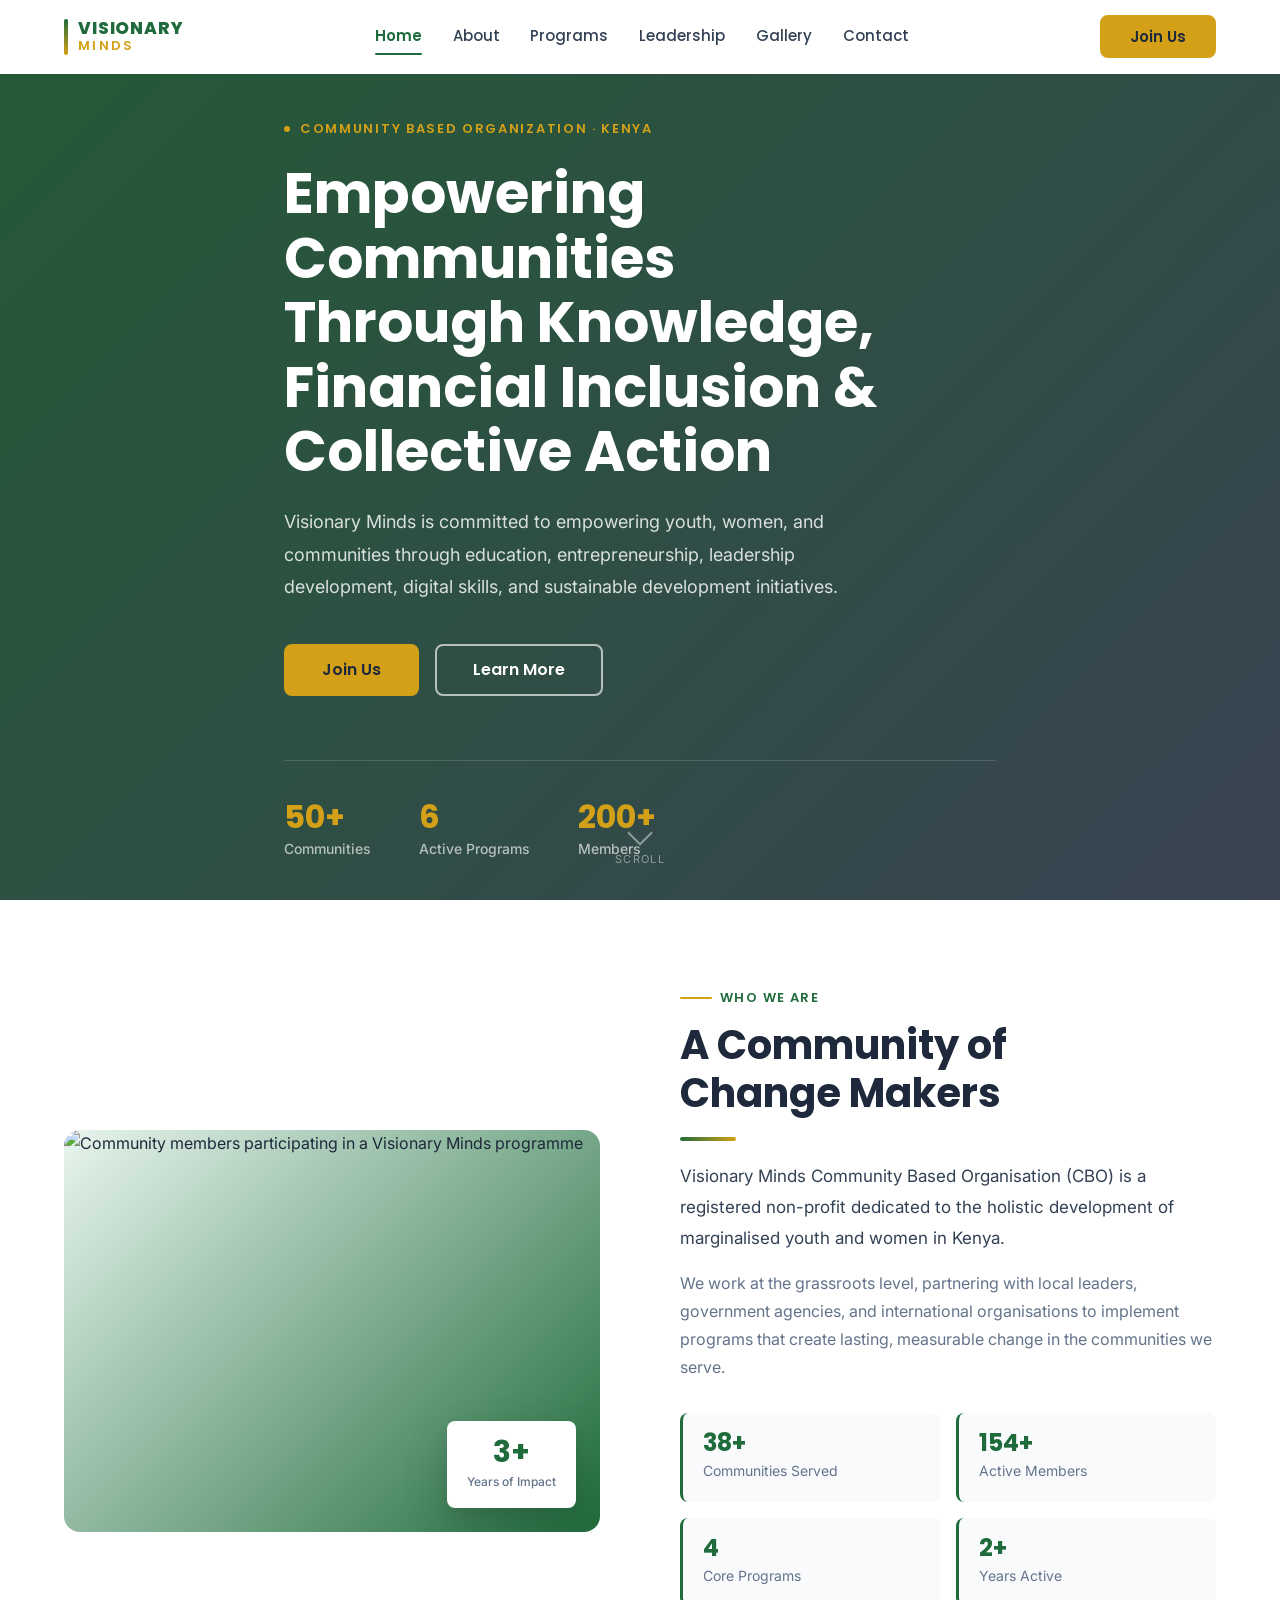
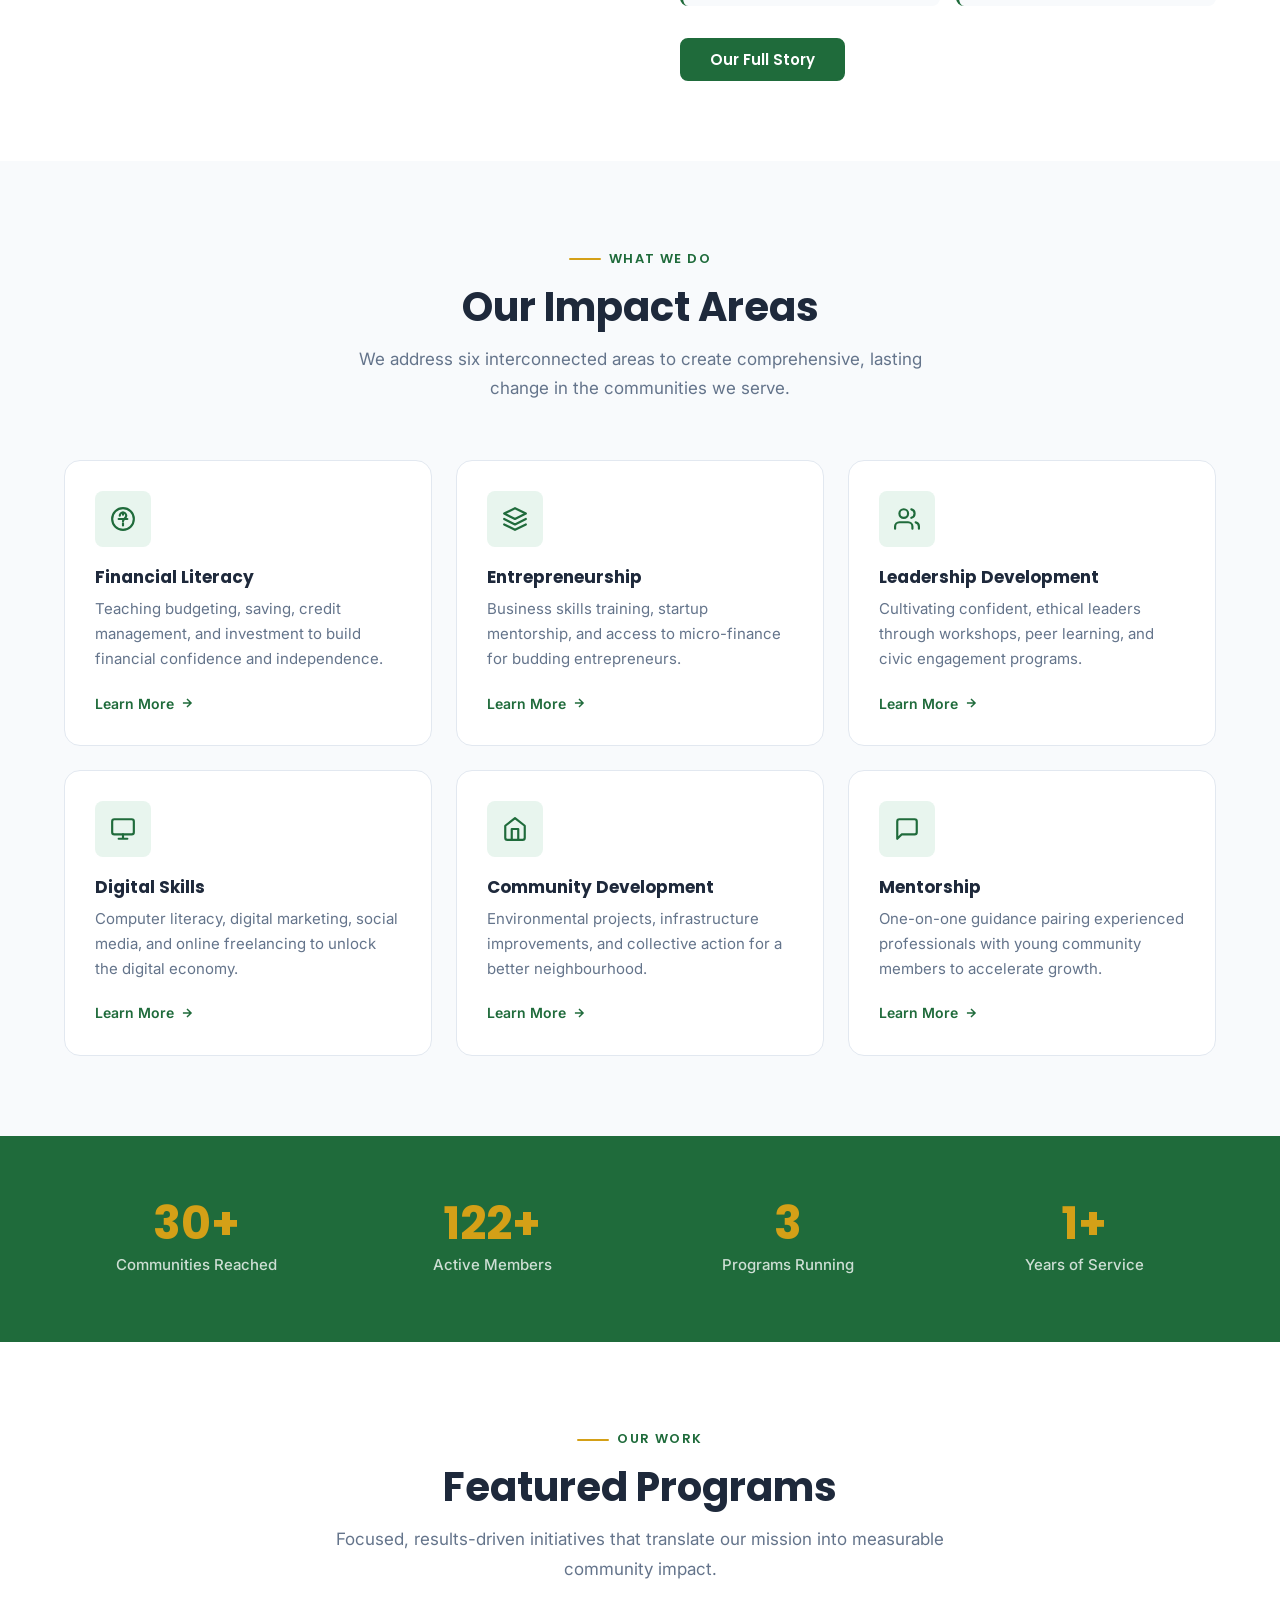
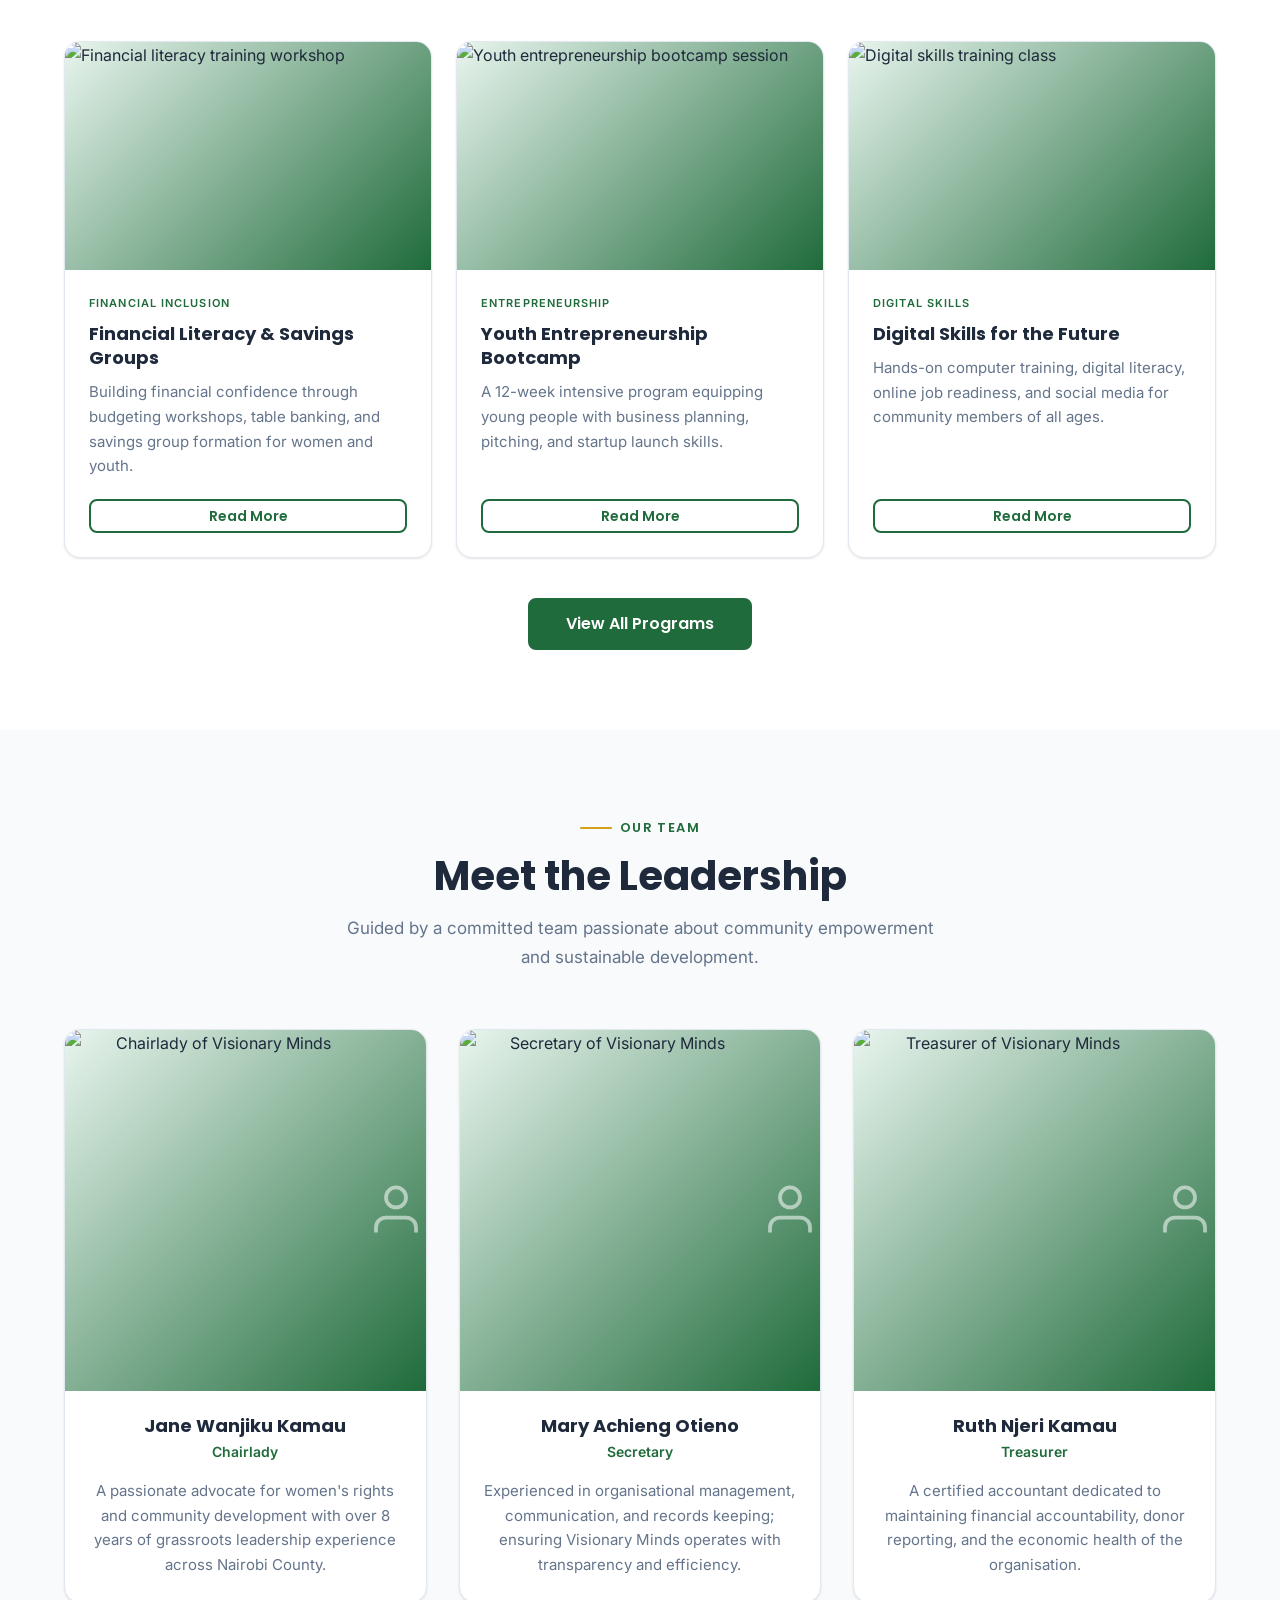
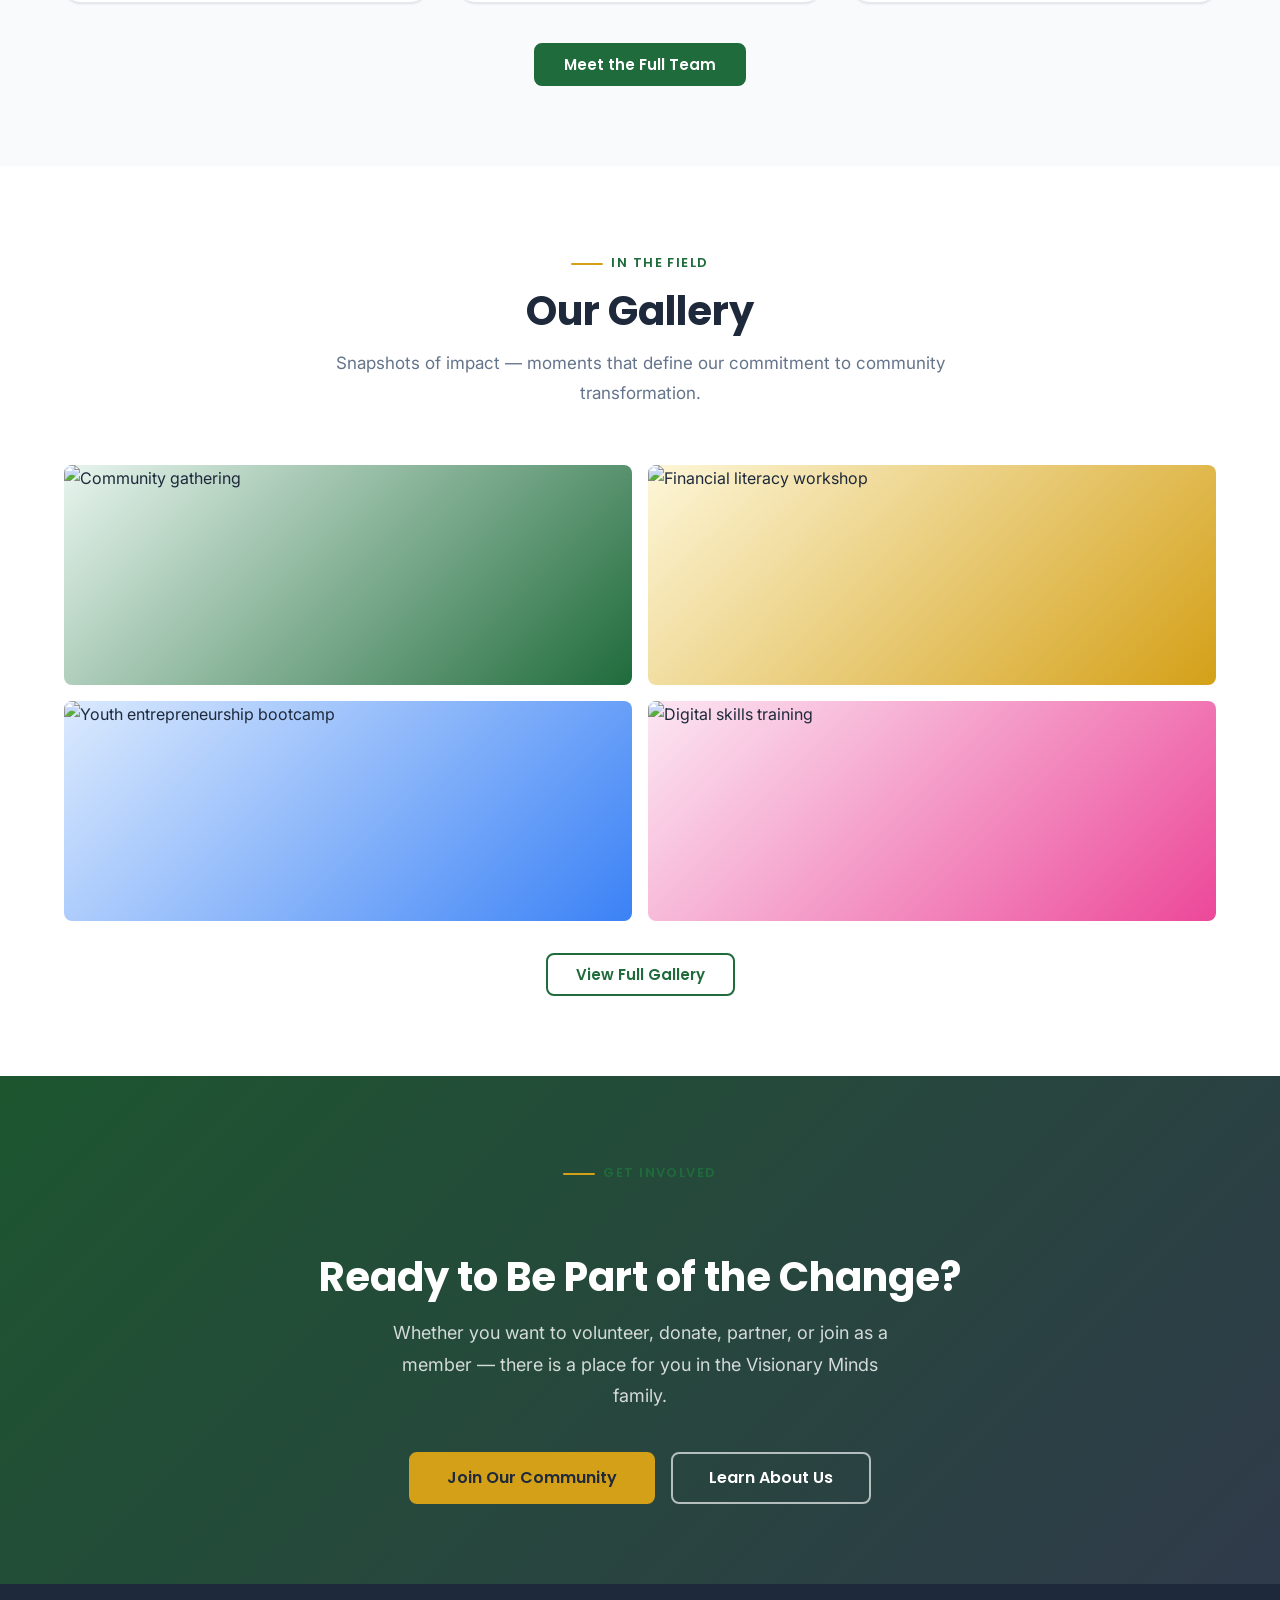
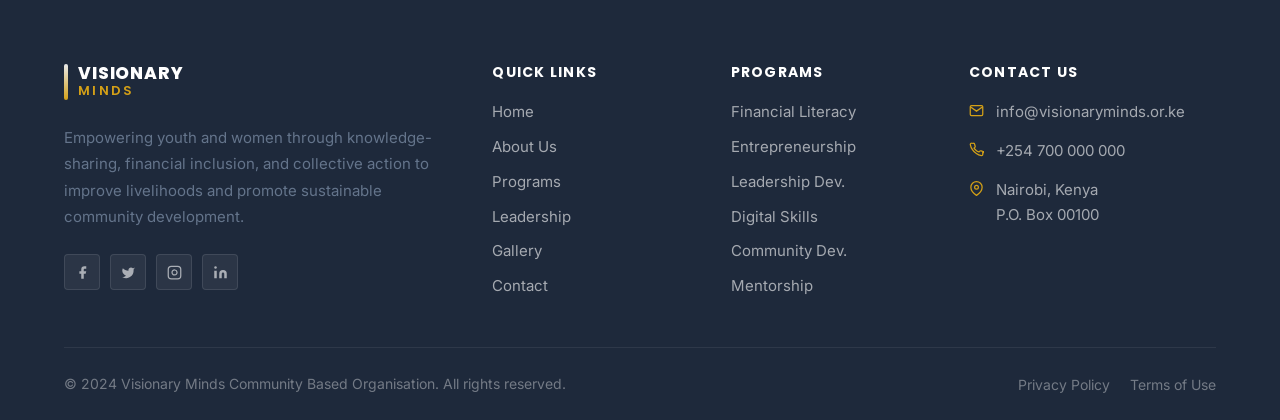
==== index.html @ 81f18fbf "Initial website commit" ====
<!DOCTYPE html>
<html lang="en">
<head>
  <meta charset="UTF-8" />
  <meta name="viewport" content="width=device-width, initial-scale=1.0" />
  <meta name="color-scheme" content="light" />

  <title>Visionary Minds CBO — Empowering Communities in Kenya</title>
  <meta name="description" content="Visionary Minds is a community-based organisation empowering youth and women through financial literacy, entrepreneurship, leadership, digital skills, and sustainable development." />

  <!-- Open Graph -->
  <meta property="og:title"       content="Visionary Minds CBO" />
  <meta property="og:description" content="Empowering youth and women through knowledge-sharing, financial inclusion, and collective action." />
  <meta property="og:type"        content="website" />
  <meta property="og:image"       content="images/photo-1.jpg" />

  <meta name="referrer" content="strict-origin-when-cross-origin" />

  <!-- Fonts -->
  <link rel="preconnect" href="https://fonts.googleapis.com" crossorigin />
  <link rel="preconnect" href="https://fonts.gstatic.com" crossorigin />
  <link href="https://fonts.googleapis.com/css2?family=Inter:wght@400;500;600&family=Poppins:wght@500;600;700;800&display=swap" rel="stylesheet" />

  <!-- Styles -->
  <link rel="stylesheet" href="css/style.css" />
  <link rel="stylesheet" href="css/responsive.css" />
</head>
<body>

<!-- ══ HEADER ════════════════════════════════════════════════ -->
<header class="site-header" id="site-header">
  <nav class="nav-inner container" aria-label="Main navigation">

    <a href="index.html" class="nav-logo" aria-label="Visionary Minds — Home">
      <span class="site-logo">
        <span class="site-logo__bar"></span>
        <span class="site-logo__words">
          <span class="site-logo__top">Visionary</span>
          <span class="site-logo__btm">Minds</span>
        </span>
      </span>
    </a>

    <ul class="nav-menu" id="nav-menu" role="list">
      <li><a href="index.html"      class="nav-link">Home</a></li>
      <li><a href="about.html"      class="nav-link">About</a></li>
      <li><a href="programs.html"   class="nav-link">Programs</a></li>
      <li><a href="leadership.html" class="nav-link">Leadership</a></li>
      <li><a href="gallery.html"    class="nav-link">Gallery</a></li>
      <li><a href="contact.html"    class="nav-link">Contact</a></li>
    </ul>

    <a href="contact.html" class="btn btn-gold nav-cta">Join Us</a>

    <button class="nav-toggle" id="nav-toggle" type="button"
            aria-label="Toggle navigation menu" aria-expanded="false" aria-controls="nav-menu">
      <span class="bar"></span>
      <span class="bar"></span>
      <span class="bar"></span>
    </button>
  </nav>
</header>
<!-- /header -->


<main>

<!-- ══ HERO ══════════════════════════════════════════════════ -->
<section class="hero" aria-label="Hero banner">
  <div class="container hero-content">
    <p class="hero-eyebrow" aria-hidden="true">
      <span class="hero-dot"></span>
      Community Based Organization · Kenya
    </p>

    <h1 class="hero-title">
      Empowering Communities<br>
      Through Knowledge,<br>
      Financial Inclusion &amp;<br>
      Collective Action
    </h1>

    <p class="hero-desc">
      Visionary Minds is committed to empowering youth, women, and communities through
      education, entrepreneurship, leadership development, digital skills, and sustainable
      development initiatives.
    </p>

    <div class="hero-actions">
      <a href="contact.html" class="btn btn-gold btn-lg">Join Us</a>
      <a href="about.html"   class="btn btn-outline-white btn-lg">Learn More</a>
    </div>

    <!-- Quick stats -->
    <div class="hero-stats" aria-label="Quick statistics">
      <div class="hero-stat">
        <p class="hero-stat-num" data-count="50" data-suffix="+">50+</p>
        <p class="hero-stat-lbl">Communities</p>
      </div>
      <div class="hero-stat">
        <p class="hero-stat-num" data-count="6"  data-suffix="">6</p>
        <p class="hero-stat-lbl">Active Programs</p>
      </div>
      <div class="hero-stat">
        <p class="hero-stat-num" data-count="200" data-suffix="+">200+</p>
        <p class="hero-stat-lbl">Members</p>
      </div>
    </div>
  </div>

  <!-- Scroll hint -->
  <div class="hero-scroll" aria-hidden="true">
    <span class="hero-scroll-chevron"></span>
    Scroll
  </div>
</section>
<!-- /hero -->


<!-- ══ ABOUT SNAPSHOT ════════════════════════════════════════ -->
<section class="section" id="about-preview" aria-labelledby="about-title">
  <div class="container">
    <div class="about-split">

      <!-- Image -->
      <div class="about-split-img" data-fade="left">
        <img src="images/photo-2.jpg" alt="Community members participating in a Visionary Minds programme"
             loading="lazy" decoding="async" width="560" height="420" />
        <div class="img-badge">
          <p class="img-badge-num">3+</p>
          <p class="img-badge-txt">Years of Impact</p>
        </div>
      </div>

      <!-- Text -->
      <div data-fade="right">
        <p class="section-eyebrow">Who We Are</p>
        <h2 class="section-title" id="about-title">
          A Community of<br>Change Makers
        </h2>
        <div class="divider"></div>
        <p class="lead" style="margin-bottom:1rem;">
          Visionary Minds Community Based Organisation (CBO) is a registered non-profit
          dedicated to the holistic development of marginalised youth and women in Kenya.
        </p>
        <p style="margin-bottom:1.75rem;">
          We work at the grassroots level, partnering with local leaders, government agencies,
          and international organisations to implement programs that create lasting, measurable
          change in the communities we serve.
        </p>

        <!-- Mini stats -->
        <div class="about-stats">
          <div class="about-stat">
            <p class="about-stat-num" data-count="50" data-suffix="+">50+</p>
            <p class="about-stat-lbl">Communities Served</p>
          </div>
          <div class="about-stat">
            <p class="about-stat-num" data-count="200" data-suffix="+">200+</p>
            <p class="about-stat-lbl">Active Members</p>
          </div>
          <div class="about-stat">
            <p class="about-stat-num" data-count="6" data-suffix="">6</p>
            <p class="about-stat-lbl">Core Programs</p>
          </div>
          <div class="about-stat">
            <p class="about-stat-num" data-count="3" data-suffix="+">3+</p>
            <p class="about-stat-lbl">Years Active</p>
          </div>
        </div>

        <div style="margin-top:2rem;">
          <a href="about.html" class="btn btn-primary">Our Full Story</a>
        </div>
      </div>

    </div>
  </div>
</section>
<!-- /about snapshot -->


<!-- ══ IMPACT AREAS ══════════════════════════════════════════ -->
<section class="section section--gray" id="impact" aria-labelledby="impact-title">
  <div class="container">

    <div class="section-hd section-hd--center" data-fade>
      <p class="section-eyebrow">What We Do</p>
      <h2 class="section-title" id="impact-title">Our Impact Areas</h2>
      <p class="section-desc">We address six interconnected areas to create comprehensive, lasting change in the communities we serve.</p>
    </div>

    <div class="impact-grid">

      <!-- Financial Literacy -->
      <article class="impact-card" data-fade data-delay="1">
        <div class="impact-icon" aria-hidden="true">
          <svg viewBox="0 0 24 24" fill="none" stroke="currentColor" stroke-width="2" stroke-linecap="round" stroke-linejoin="round">
            <circle cx="12" cy="12" r="10"/><path d="M12 6v2m0 8v2m-4-6h8"/><path d="M9 9a3 3 0 0 1 6 0c0 2-3 3-3 5"/>
          </svg>
        </div>
        <h3 class="impact-card-title">Financial Literacy</h3>
        <p class="impact-card-desc">Teaching budgeting, saving, credit management, and investment to build financial confidence and independence.</p>
        <a href="programs.html#financial" class="impact-link">
          Learn More
          <svg viewBox="0 0 24 24" fill="none" stroke="currentColor" stroke-width="2.5"><path d="M5 12h14M12 5l7 7-7 7"/></svg>
        </a>
      </article>

      <!-- Entrepreneurship -->
      <article class="impact-card" data-fade data-delay="2">
        <div class="impact-icon" aria-hidden="true">
          <svg viewBox="0 0 24 24" fill="none" stroke="currentColor" stroke-width="2" stroke-linecap="round" stroke-linejoin="round">
            <path d="M12 2L2 7l10 5 10-5-10-5zM2 17l10 5 10-5M2 12l10 5 10-5"/>
          </svg>
        </div>
        <h3 class="impact-card-title">Entrepreneurship</h3>
        <p class="impact-card-desc">Business skills training, startup mentorship, and access to micro-finance for budding entrepreneurs.</p>
        <a href="programs.html#entrepreneurship" class="impact-link">
          Learn More
          <svg viewBox="0 0 24 24" fill="none" stroke="currentColor" stroke-width="2.5"><path d="M5 12h14M12 5l7 7-7 7"/></svg>
        </a>
      </article>

      <!-- Leadership Development -->
      <article class="impact-card" data-fade data-delay="3">
        <div class="impact-icon" aria-hidden="true">
          <svg viewBox="0 0 24 24" fill="none" stroke="currentColor" stroke-width="2" stroke-linecap="round" stroke-linejoin="round">
            <path d="M17 21v-2a4 4 0 0 0-4-4H5a4 4 0 0 0-4 4v2"/><circle cx="9" cy="7" r="4"/><path d="M23 21v-2a4 4 0 0 0-3-3.87M16 3.13a4 4 0 0 1 0 7.75"/>
          </svg>
        </div>
        <h3 class="impact-card-title">Leadership Development</h3>
        <p class="impact-card-desc">Cultivating confident, ethical leaders through workshops, peer learning, and civic engagement programs.</p>
        <a href="programs.html#leadership" class="impact-link">
          Learn More
          <svg viewBox="0 0 24 24" fill="none" stroke="currentColor" stroke-width="2.5"><path d="M5 12h14M12 5l7 7-7 7"/></svg>
        </a>
      </article>

      <!-- Digital Skills -->
      <article class="impact-card" data-fade data-delay="4">
        <div class="impact-icon" aria-hidden="true">
          <svg viewBox="0 0 24 24" fill="none" stroke="currentColor" stroke-width="2" stroke-linecap="round" stroke-linejoin="round">
            <rect x="2" y="3" width="20" height="14" rx="2"/><path d="M8 21h8M12 17v4"/>
          </svg>
        </div>
        <h3 class="impact-card-title">Digital Skills</h3>
        <p class="impact-card-desc">Computer literacy, digital marketing, social media, and online freelancing to unlock the digital economy.</p>
        <a href="programs.html#digital" class="impact-link">
          Learn More
          <svg viewBox="0 0 24 24" fill="none" stroke="currentColor" stroke-width="2.5"><path d="M5 12h14M12 5l7 7-7 7"/></svg>
        </a>
      </article>

      <!-- Community Development -->
      <article class="impact-card" data-fade data-delay="5">
        <div class="impact-icon" aria-hidden="true">
          <svg viewBox="0 0 24 24" fill="none" stroke="currentColor" stroke-width="2" stroke-linecap="round" stroke-linejoin="round">
            <path d="M3 9l9-7 9 7v11a2 2 0 0 1-2 2H5a2 2 0 0 1-2-2z"/><polyline points="9 22 9 12 15 12 15 22"/>
          </svg>
        </div>
        <h3 class="impact-card-title">Community Development</h3>
        <p class="impact-card-desc">Environmental projects, infrastructure improvements, and collective action for a better neighbourhood.</p>
        <a href="programs.html#community" class="impact-link">
          Learn More
          <svg viewBox="0 0 24 24" fill="none" stroke="currentColor" stroke-width="2.5"><path d="M5 12h14M12 5l7 7-7 7"/></svg>
        </a>
      </article>

      <!-- Mentorship -->
      <article class="impact-card" data-fade data-delay="6">
        <div class="impact-icon" aria-hidden="true">
          <svg viewBox="0 0 24 24" fill="none" stroke="currentColor" stroke-width="2" stroke-linecap="round" stroke-linejoin="round">
            <path d="M21 15a2 2 0 0 1-2 2H7l-4 4V5a2 2 0 0 1 2-2h14a2 2 0 0 1 2 2z"/>
          </svg>
        </div>
        <h3 class="impact-card-title">Mentorship</h3>
        <p class="impact-card-desc">One-on-one guidance pairing experienced professionals with young community members to accelerate growth.</p>
        <a href="programs.html#mentorship" class="impact-link">
          Learn More
          <svg viewBox="0 0 24 24" fill="none" stroke="currentColor" stroke-width="2.5"><path d="M5 12h14M12 5l7 7-7 7"/></svg>
        </a>
      </article>

    </div>
  </div>
</section>
<!-- /impact areas -->


<!-- ══ STATS BAND ════════════════════════════════════════════ -->
<div class="stats-band" aria-label="Organisation statistics">
  <div class="container">
    <div class="stats-band-grid">
      <div class="text-center" data-fade data-delay="1">
        <p class="stat-num" data-count="50" data-suffix="+">50+</p>
        <p class="stat-lbl">Communities Reached</p>
      </div>
      <div class="text-center" data-fade data-delay="2">
        <p class="stat-num" data-count="200" data-suffix="+">200+</p>
        <p class="stat-lbl">Active Members</p>
      </div>
      <div class="text-center" data-fade data-delay="3">
        <p class="stat-num" data-count="6" data-suffix="">6</p>
        <p class="stat-lbl">Programs Running</p>
      </div>
      <div class="text-center" data-fade data-delay="4">
        <p class="stat-num" data-count="3" data-suffix="+">3+</p>
        <p class="stat-lbl">Years of Service</p>
      </div>
    </div>
  </div>
</div>
<!-- /stats -->


<!-- ══ FEATURED PROGRAMS ════════════════════════════════════ -->
<section class="section" id="programs-preview" aria-labelledby="prog-title">
  <div class="container">

    <div class="section-hd section-hd--center" data-fade>
      <p class="section-eyebrow">Our Work</p>
      <h2 class="section-title" id="prog-title">Featured Programs</h2>
      <p class="section-desc">Focused, results-driven initiatives that translate our mission into measurable community impact.</p>
    </div>

    <div class="program-grid">

      <article class="prog-card" data-fade data-delay="1">
        <div class="prog-card-img">
          <img src="images/photo-2.jpg" alt="Financial literacy training workshop" loading="lazy" decoding="async" />
        </div>
        <div class="prog-card-body">
          <p class="prog-tag">Financial Inclusion</p>
          <h3 class="prog-card-title">Financial Literacy &amp; Savings Groups</h3>
          <p class="prog-card-desc">Building financial confidence through budgeting workshops, table banking, and savings group formation for women and youth.</p>
          <a href="programs.html#financial" class="btn btn-outline btn-sm">Read More</a>
        </div>
      </article>

      <article class="prog-card" data-fade data-delay="2">
        <div class="prog-card-img">
          <img src="images/photo-3.jpg" alt="Youth entrepreneurship bootcamp session" loading="lazy" decoding="async" />
        </div>
        <div class="prog-card-body">
          <p class="prog-tag">Entrepreneurship</p>
          <h3 class="prog-card-title">Youth Entrepreneurship Bootcamp</h3>
          <p class="prog-card-desc">A 12-week intensive program equipping young people with business planning, pitching, and startup launch skills.</p>
          <a href="programs.html#entrepreneurship" class="btn btn-outline btn-sm">Read More</a>
        </div>
      </article>

      <article class="prog-card" data-fade data-delay="3">
        <div class="prog-card-img">
          <img src="images/photo-4.jpg" alt="Digital skills training class" loading="lazy" decoding="async" />
        </div>
        <div class="prog-card-body">
          <p class="prog-tag">Digital Skills</p>
          <h3 class="prog-card-title">Digital Skills for the Future</h3>
          <p class="prog-card-desc">Hands-on computer training, digital literacy, online job readiness, and social media for community members of all ages.</p>
          <a href="programs.html#digital" class="btn btn-outline btn-sm">Read More</a>
        </div>
      </article>

    </div>

    <div style="text-align:center; margin-top:2.5rem;" data-fade>
      <a href="programs.html" class="btn btn-primary btn-lg">View All Programs</a>
    </div>
  </div>
</section>
<!-- /featured programs -->


<!-- ══ LEADERSHIP PREVIEW ════════════════════════════════════ -->
<section class="section section--gray" id="leadership-preview" aria-labelledby="lead-title">
  <div class="container">

    <div class="section-hd section-hd--center" data-fade>
      <p class="section-eyebrow">Our Team</p>
      <h2 class="section-title" id="lead-title">Meet the Leadership</h2>
      <p class="section-desc">Guided by a committed team passionate about community empowerment and sustainable development.</p>
    </div>

    <div class="leaders-grid">

      <article class="leader-card" data-fade data-delay="1">
        <div class="leader-img">
          <img src="images/chairlady.jpg" alt="Chairlady of Visionary Minds" loading="lazy" decoding="async" />
          <div class="leader-img-ph" aria-hidden="true">
            <svg viewBox="0 0 24 24" fill="none" stroke="currentColor" stroke-width="1.5"><path d="M20 21v-2a4 4 0 0 0-4-4H8a4 4 0 0 0-4 4v2"/><circle cx="12" cy="7" r="4"/></svg>
          </div>
        </div>
        <div class="leader-body">
          <h3 class="leader-name">Jane Wanjiku Kamau</h3>
          <p class="leader-role">Chairlady</p>
          <p class="leader-bio">A passionate advocate for women's rights and community development with over 8 years of grassroots leadership experience across Nairobi County.</p>
        </div>
      </article>

      <article class="leader-card" data-fade data-delay="2">
        <div class="leader-img">
          <img src="images/secretary.jpg" alt="Secretary of Visionary Minds" loading="lazy" decoding="async" />
          <div class="leader-img-ph" aria-hidden="true">
            <svg viewBox="0 0 24 24" fill="none" stroke="currentColor" stroke-width="1.5"><path d="M20 21v-2a4 4 0 0 0-4-4H8a4 4 0 0 0-4 4v2"/><circle cx="12" cy="7" r="4"/></svg>
          </div>
        </div>
        <div class="leader-body">
          <h3 class="leader-name">Mary Achieng Otieno</h3>
          <p class="leader-role">Secretary</p>
          <p class="leader-bio">Experienced in organisational management, communication, and records keeping; ensuring Visionary Minds operates with transparency and efficiency.</p>
        </div>
      </article>

      <article class="leader-card" data-fade data-delay="3">
        <div class="leader-img">
          <img src="images/treasurer.jpg" alt="Treasurer of Visionary Minds" loading="lazy" decoding="async" />
          <div class="leader-img-ph" aria-hidden="true">
            <svg viewBox="0 0 24 24" fill="none" stroke="currentColor" stroke-width="1.5"><path d="M20 21v-2a4 4 0 0 0-4-4H8a4 4 0 0 0-4 4v2"/><circle cx="12" cy="7" r="4"/></svg>
          </div>
        </div>
        <div class="leader-body">
          <h3 class="leader-name">Ruth Njeri Kamau</h3>
          <p class="leader-role">Treasurer</p>
          <p class="leader-bio">A certified accountant dedicated to maintaining financial accountability, donor reporting, and the economic health of the organisation.</p>
        </div>
      </article>

    </div>

    <div style="text-align:center; margin-top:2.5rem;" data-fade>
      <a href="leadership.html" class="btn btn-primary">Meet the Full Team</a>
    </div>
  </div>
</section>
<!-- /leadership preview -->


<!-- ══ GALLERY PREVIEW ═══════════════════════════════════════ -->
<section class="section" id="gallery-preview" aria-labelledby="gallery-title">
  <div class="container">

    <div class="section-hd section-hd--center" data-fade>
      <p class="section-eyebrow">In The Field</p>
      <h2 class="section-title" id="gallery-title">Our Gallery</h2>
      <p class="section-desc">Snapshots of impact — moments that define our commitment to community transformation.</p>
    </div>

    <div class="gallery-preview-grid" data-fade>
      <div class="gal-item">
        <img src="images/photo-1.jpg" alt="Community gathering" loading="lazy" decoding="async" />
        <div class="gal-overlay"><p class="gal-caption">Community Gathering</p></div>
      </div>
      <div class="gal-item">
        <img src="images/photo-2.jpg" alt="Financial literacy workshop" loading="lazy" decoding="async" />
        <div class="gal-overlay"><p class="gal-caption">Financial Literacy Workshop</p></div>
      </div>
      <div class="gal-item">
        <img src="images/photo-3.jpg" alt="Youth entrepreneurship bootcamp" loading="lazy" decoding="async" />
        <div class="gal-overlay"><p class="gal-caption">Entrepreneurship Bootcamp</p></div>
      </div>
      <div class="gal-item">
        <img src="images/photo-4.jpg" alt="Digital skills training" loading="lazy" decoding="async" />
        <div class="gal-overlay"><p class="gal-caption">Digital Skills Training</p></div>
      </div>
    </div>

    <div style="text-align:center; margin-top:2rem;" data-fade>
      <a href="gallery.html" class="btn btn-outline">View Full Gallery</a>
    </div>

  </div>
</section>
<!-- /gallery preview -->


<!-- ══ CTA ═══════════════════════════════════════════════════ -->
<section class="cta-section" aria-labelledby="cta-title">
  <div class="container">
    <div class="section-hd section-hd--center" data-fade>
      <p class="section-eyebrow">Get Involved</p>
    </div>
    <h2 class="cta-title" data-fade>Ready to Be Part of the Change?</h2>
    <p class="cta-desc" data-fade>
      Whether you want to volunteer, donate, partner, or join as a member — there is a place
      for you in the Visionary Minds family.
    </p>
    <div class="cta-actions" data-fade>
      <a href="contact.html" class="btn btn-gold btn-lg">Join Our Community</a>
      <a href="about.html"   class="btn btn-outline-white btn-lg">Learn About Us</a>
    </div>
  </div>
</section>
<!-- /cta -->

</main>
<!-- /main -->


<!-- ══ FOOTER ════════════════════════════════════════════════ -->
<footer class="site-footer" aria-label="Site footer">
  <div class="container">
    <div class="footer-grid">

      <!-- About -->
      <div>
        <div class="footer-logo">
          <span class="site-logo site-logo--inv">
            <span class="site-logo__bar"></span>
            <span class="site-logo__words">
              <span class="site-logo__top">Visionary</span>
              <span class="site-logo__btm">Minds</span>
            </span>
          </span>
        </div>
        <p class="footer-about">
          Empowering youth and women through knowledge-sharing, financial inclusion,
          and collective action to improve livelihoods and promote sustainable community development.
        </p>
        <div class="footer-socials">
          <!-- Facebook -->
          <a href="#" class="footer-social-a" aria-label="Facebook" rel="noopener noreferrer">
            <svg viewBox="0 0 24 24" fill="currentColor"><path d="M18 2h-3a5 5 0 0 0-5 5v3H7v4h3v8h4v-8h3l1-4h-4V7a1 1 0 0 1 1-1h3z"/></svg>
          </a>
          <!-- Twitter / X -->
          <a href="#" class="footer-social-a" aria-label="Twitter / X" rel="noopener noreferrer">
            <svg viewBox="0 0 24 24" fill="currentColor"><path d="M22 4s-.7 2.1-2 3.4c1.6 10-9.4 17.3-18 11.6 2.2.1 4.4-.6 6-2C3 15.5.5 9.6 3 5c2.2 2.6 5.6 4.1 9 4-.9-4.2 4-6.6 7-3.8 1.1 0 3-1.2 3-1.2z"/></svg>
          </a>
          <!-- Instagram -->
          <a href="#" class="footer-social-a" aria-label="Instagram" rel="noopener noreferrer">
            <svg viewBox="0 0 24 24" fill="none" stroke="currentColor" stroke-width="2"><rect x="2" y="2" width="20" height="20" rx="5" ry="5"/><path d="M16 11.37A4 4 0 1 1 12.63 8 4 4 0 0 1 16 11.37z"/><line x1="17.5" y1="6.5" x2="17.51" y2="6.5"/></svg>
          </a>
          <!-- LinkedIn -->
          <a href="#" class="footer-social-a" aria-label="LinkedIn" rel="noopener noreferrer">
            <svg viewBox="0 0 24 24" fill="currentColor"><path d="M16 8a6 6 0 0 1 6 6v7h-4v-7a2 2 0 0 0-2-2 2 2 0 0 0-2 2v7h-4v-7a6 6 0 0 1 6-6zM2 9h4v12H2z"/><circle cx="4" cy="4" r="2"/></svg>
          </a>
        </div>
      </div>

      <!-- Quick Links -->
      <div>
        <h3 class="footer-h">Quick Links</h3>
        <nav class="footer-links" aria-label="Footer navigation">
          <a href="index.html">Home</a>
          <a href="about.html">About Us</a>
          <a href="programs.html">Programs</a>
          <a href="leadership.html">Leadership</a>
          <a href="gallery.html">Gallery</a>
          <a href="contact.html">Contact</a>
        </nav>
      </div>

      <!-- Programs -->
      <div>
        <h3 class="footer-h">Programs</h3>
        <nav class="footer-links" aria-label="Programs navigation">
          <a href="programs.html#financial">Financial Literacy</a>
          <a href="programs.html#entrepreneurship">Entrepreneurship</a>
          <a href="programs.html#leadership">Leadership Dev.</a>
          <a href="programs.html#digital">Digital Skills</a>
          <a href="programs.html#community">Community Dev.</a>
          <a href="programs.html#mentorship">Mentorship</a>
        </nav>
      </div>

      <!-- Contact -->
      <div>
        <h3 class="footer-h">Contact Us</h3>
        <div class="footer-contact-row">
          <svg viewBox="0 0 24 24" fill="none" stroke="currentColor" stroke-width="2"><path d="M4 4h16c1.1 0 2 .9 2 2v12c0 1.1-.9 2-2 2H4c-1.1 0-2-.9-2-2V6c0-1.1.9-2 2-2z"/><polyline points="22,6 12,13 2,6"/></svg>
          <span>info@visionaryminds.or.ke</span>
        </div>
        <div class="footer-contact-row">
          <svg viewBox="0 0 24 24" fill="none" stroke="currentColor" stroke-width="2"><path d="M22 16.92v3a2 2 0 0 1-2.18 2A19.79 19.79 0 0 1 11.7 18.5 19.5 19.5 0 0 1 5.5 12.3 19.79 19.79 0 0 1 2.08 4.18 2 2 0 0 1 4.1 2h3a2 2 0 0 1 2 1.72c.12.96.36 1.9.7 2.81a2 2 0 0 1-.45 2.11L8.09 9.91A16 16 0 0 0 12 13.82a16 16 0 0 0 3.91 2.1l1.27-1.27a2 2 0 0 1 2.11-.45c.91.34 1.85.58 2.81.7A2 2 0 0 1 24 16.92z"/></svg>
          <span>+254 700 000 000</span>
        </div>
        <div class="footer-contact-row">
          <svg viewBox="0 0 24 24" fill="none" stroke="currentColor" stroke-width="2"><path d="M21 10c0 7-9 13-9 13s-9-6-9-13a9 9 0 0 1 18 0z"/><circle cx="12" cy="10" r="3"/></svg>
          <span>Nairobi, Kenya<br>P.O. Box 00100</span>
        </div>
      </div>

    </div>

    <!-- Bottom bar -->
    <div class="footer-bottom">
      <p class="footer-copy">&copy; 2024 Visionary Minds Community Based Organisation. All rights reserved.</p>
      <nav class="footer-bottom-links" aria-label="Legal navigation">
        <a href="#">Privacy Policy</a>
        <a href="#">Terms of Use</a>
      </nav>
    </div>
  </div>
</footer>
<!-- /footer -->


<!-- Back to top -->
<button id="back-to-top" aria-label="Back to top">
  <svg viewBox="0 0 24 24" fill="none" stroke="currentColor" stroke-width="2.5" stroke-linecap="round"><path d="M18 15l-6-6-6 6"/></svg>
</button>

<script src="js/main.js"></script>
</body>
</html>
---- css/style.css ----
/* ============================================================
   VISIONARY MINDS — MAIN STYLESHEET
   Description : Complete design system for the CBO website
   Fonts       : Poppins (headings) + Inter (body) via Google Fonts
   ============================================================ */

/* ── 1. CUSTOM PROPERTIES ─────────────────────────────────── */
:root {
  /* Brand */
  --green:         #1F6B3B;
  --green-dark:    #155028;
  --green-light:   #E8F5EE;
  --gold:          #D4A017;
  --gold-dark:     #B8880E;
  --gold-light:    #FDF6D8;

  /* Neutrals */
  --dark:          #1E293B;
  --dark-soft:     #334155;
  --gray:          #64748B;
  --gray-light:    #94A3B8;
  --border:        #E2E8F0;
  --white:         #FFFFFF;
  --light-bg:      #F8FAFC;

  /* Typography */
  --font-heading:  'Poppins', system-ui, sans-serif;
  --font-body:     'Inter', system-ui, sans-serif;

  /* Layout */
  --nav-h:         74px;
  --max-w:         1200px;
  --px:            1.5rem;
  --section-py:    5rem;

  /* Elevation */
  --shadow-sm:  0 1px 3px rgba(0,0,0,0.07), 0 1px 2px rgba(0,0,0,0.04);
  --shadow-md:  0 4px 14px rgba(0,0,0,0.09), 0 2px 4px rgba(0,0,0,0.05);
  --shadow-lg:  0 10px 32px rgba(0,0,0,0.11), 0 4px 8px rgba(0,0,0,0.05);
  --shadow-xl:  0 20px 48px rgba(0,0,0,0.14), 0 8px 16px rgba(0,0,0,0.06);

  /* Shape */
  --r-sm:   4px;
  --r-md:   8px;
  --r-lg:   16px;
  --r-xl:   24px;
  --r-full: 9999px;

  /* Motion */
  --ease:   0.24s ease;
}


/* ── 2. RESET ─────────────────────────────────────────────── */
*, *::before, *::after {
  box-sizing: border-box;
  margin: 0;
  padding: 0;
}

html {
  color-scheme: light;
  scroll-behavior: smooth;
  -webkit-text-size-adjust: 100%;
  text-size-adjust: 100%;
}

body {
  font-family: var(--font-body);
  font-size: 1rem;
  line-height: 1.65;
  color: var(--dark);
  background-color: var(--white);
  -webkit-font-smoothing: antialiased;
  overflow-x: hidden;
}

img, video, svg { display: block; max-width: 100%; }
a { text-decoration: none; color: inherit; }
ul, ol { list-style: none; }
button { font-family: inherit; cursor: pointer; border: none; background: none; }
input, textarea, select { font-family: inherit; font-size: inherit; }


/* ── 3. TYPOGRAPHY ────────────────────────────────────────── */
h1, h2, h3, h4, h5, h6 {
  font-family: var(--font-heading);
  font-weight: 700;
  line-height: 1.2;
  color: var(--dark);
}

h1 { font-size: clamp(2rem,    5vw, 3.5rem); }
h2 { font-size: clamp(1.625rem, 3.5vw, 2.5rem); }
h3 { font-size: clamp(1.125rem, 2vw, 1.375rem); }
h4 { font-size: 1.0625rem; }

p { color: var(--gray); line-height: 1.75; }

.lead {
  font-size: 1.0625rem;
  color: var(--dark-soft);
  line-height: 1.8;
}


/* ── 4. LAYOUT ────────────────────────────────────────────── */
.container {
  max-width: var(--max-w);
  margin: 0 auto;
  padding: 0 var(--px);
}

.section { padding: var(--section-py) 0; }
.section--gray  { background-color: var(--light-bg); }
.section--green { background-color: var(--green); }
.section--dark  { background-color: var(--dark); }

main { padding-top: var(--nav-h); }


/* ── 5. SECTION HEADER ────────────────────────────────────── */
.section-hd {
  max-width: 620px;
  margin-bottom: 3.5rem;
}
.section-hd--center {
  text-align: center;
  margin-left: auto;
  margin-right: auto;
}

.section-eyebrow {
  display: inline-flex;
  align-items: center;
  gap: 0.5rem;
  font-family: var(--font-heading);
  font-size: 0.8125rem;
  font-weight: 600;
  letter-spacing: 0.11em;
  text-transform: uppercase;
  color: var(--green);
  margin-bottom: 0.75rem;
}
.section-eyebrow::before {
  content: '';
  width: 2rem;
  height: 2px;
  border-radius: var(--r-full);
  background: var(--gold);
  display: block;
}

.section-title { margin-bottom: 0.875rem; }

.section-desc {
  font-size: 1.0625rem;
  color: var(--gray);
  line-height: 1.75;
}

/* Eyebrow/title/desc on dark backgrounds */
.section--green .section-eyebrow,
.section--dark  .section-eyebrow { color: var(--gold); }
.section--green .section-title,
.section--dark  .section-title   { color: var(--white); }
.section--green .section-desc,
.section--dark  .section-desc    { color: rgba(255,255,255,0.75); }


/* ── 6. BUTTONS ───────────────────────────────────────────── */
.btn {
  display: inline-flex;
  align-items: center;
  justify-content: center;
  gap: 0.5rem;
  padding: 0.75rem 1.75rem;
  border-radius: var(--r-md);
  font-family: var(--font-heading);
  font-size: 0.9375rem;
  font-weight: 600;
  line-height: 1;
  border: 2px solid transparent;
  cursor: pointer;
  white-space: nowrap;
  transition: background var(--ease), color var(--ease), border-color var(--ease),
              transform var(--ease), box-shadow var(--ease);
  text-decoration: none;
}

.btn:focus-visible {
  outline: 3px solid var(--gold);
  outline-offset: 3px;
}
.btn:active { transform: translateY(1px); }

.btn-primary {
  background: var(--green);
  color: var(--white);
  border-color: var(--green);
}
.btn-primary:hover {
  background: var(--green-dark);
  border-color: var(--green-dark);
  transform: translateY(-2px);
  box-shadow: var(--shadow-md);
}

.btn-gold {
  background: var(--gold);
  color: var(--dark);
  border-color: var(--gold);
}
.btn-gold:hover {
  background: var(--gold-dark);
  border-color: var(--gold-dark);
  transform: translateY(-2px);
  box-shadow: var(--shadow-md);
}

.btn-outline {
  background: transparent;
  color: var(--green);
  border-color: var(--green);
}
.btn-outline:hover {
  background: var(--green);
  color: var(--white);
  transform: translateY(-2px);
}

.btn-outline-white {
  background: transparent;
  color: var(--white);
  border-color: rgba(255,255,255,0.65);
}
.btn-outline-white:hover {
  background: var(--white);
  color: var(--green);
}

.btn-white {
  background: var(--white);
  color: var(--green);
  border-color: var(--white);
}
.btn-white:hover {
  background: transparent;
  color: var(--white);
}

.btn-lg { padding: 1rem 2.25rem; font-size: 1rem; }
.btn-sm { padding: 0.5rem 1.25rem; font-size: 0.875rem; }

.btn-success {
  background: #059669 !important;
  border-color: #059669 !important;
  color: var(--white) !important;
}


/* ── 7. DIVIDER ───────────────────────────────────────────── */
.divider {
  width: 56px;
  height: 4px;
  border-radius: var(--r-full);
  background: linear-gradient(90deg, var(--green), var(--gold));
  margin: 1.25rem 0;
}
.divider--center { margin-left: auto; margin-right: auto; }


/* ── 8. BADGE ─────────────────────────────────────────────── */
.badge {
  display: inline-block;
  padding: 0.3rem 0.875rem;
  border-radius: var(--r-full);
  font-size: 0.75rem;
  font-weight: 600;
  letter-spacing: 0.05em;
}
.badge-green { background: var(--green-light); color: var(--green); }
.badge-gold  { background: var(--gold-light);  color: var(--gold-dark); }


/* ── 9. NAVIGATION ────────────────────────────────────────── */
.site-header {
  position: fixed;
  inset: 0 0 auto 0;
  height: var(--nav-h);
  z-index: 900;
  background: var(--white);
  border-bottom: 1px solid transparent;
  transition: border-color var(--ease), box-shadow var(--ease);
}
.site-header.scrolled {
  border-bottom-color: var(--border);
  box-shadow: var(--shadow-md);
}

.nav-inner {
  display: flex;
  align-items: center;
  justify-content: space-between;
  gap: 1.5rem;
  height: 100%;
}

/* Logo */
.nav-logo {
  display: flex;
  align-items: center;
  flex-shrink: 0;
  text-decoration: none;
}

.site-logo {
  display: inline-flex;
  align-items: center;
  gap: 0.625rem;
  text-decoration: none;
  -webkit-user-select: none;
  user-select: none;
}
.site-logo__bar {
  width: 4px;
  height: 36px;
  border-radius: 2px;
  background: linear-gradient(to bottom, var(--green), var(--gold));
  flex-shrink: 0;
}
.site-logo__words {
  display: flex;
  flex-direction: column;
  line-height: 1.15;
}
.site-logo__top {
  font-family: var(--font-heading);
  font-size: 1.0625rem;
  font-weight: 800;
  letter-spacing: 0.05em;
  text-transform: uppercase;
  color: var(--green);
}
.site-logo__btm {
  font-family: var(--font-heading);
  font-size: 0.8125rem;
  font-weight: 600;
  letter-spacing: 0.18em;
  text-transform: uppercase;
  color: var(--gold);
}

/* Inverted variant for dark backgrounds (footer) */
.site-logo--inv .site-logo__bar {
  background: linear-gradient(to bottom, rgba(255,255,255,0.9), var(--gold));
}
.site-logo--inv .site-logo__top { color: var(--white); }
.site-logo--inv .site-logo__btm { color: var(--gold); }

/* Links */
.nav-menu {
  display: flex;
  align-items: center;
  gap: 0.125rem;
  flex: 1;
  justify-content: center;
}

.nav-link {
  display: block;
  padding: 0.5rem 0.9rem;
  font-family: var(--font-heading);
  font-size: 0.9375rem;
  font-weight: 500;
  color: var(--dark-soft);
  border-radius: var(--r-sm);
  transition: color var(--ease), background var(--ease);
  text-decoration: none;
  position: relative;
}
.nav-link::after {
  content: '';
  position: absolute;
  bottom: 2px;
  left: 0.9rem;
  right: 0.9rem;
  height: 2px;
  border-radius: var(--r-full);
  background: var(--green);
  transform: scaleX(0);
  transition: transform var(--ease);
}
.nav-link:hover,
.nav-link.active { color: var(--green); }
.nav-link:hover::after,
.nav-link.active::after { transform: scaleX(1); }
.nav-link.active { font-weight: 600; }

/* CTA */
.nav-cta { flex-shrink: 0; }

/* Hamburger */
.nav-toggle {
  display: none;
  flex-direction: column;
  gap: 5px;
  padding: 6px;
  border-radius: var(--r-sm);
  background: none;
  border: none;
  cursor: pointer;
  transition: background var(--ease);
}
.nav-toggle:hover { background: var(--light-bg); }

.bar {
  display: block;
  width: 22px;
  height: 2px;
  border-radius: var(--r-full);
  background: var(--dark);
  transform-origin: center;
  transition: transform 0.28s ease, opacity 0.28s ease;
}
.nav-toggle.open .bar:nth-child(1) { transform: rotate(45deg) translate(5px, 5px); }
.nav-toggle.open .bar:nth-child(2) { opacity: 0; transform: scaleX(0); }
.nav-toggle.open .bar:nth-child(3) { transform: rotate(-45deg) translate(5px, -5px); }


/* ── 10. HERO (HOME) ──────────────────────────────────────── */
.hero {
  min-height: 100vh;
  display: flex;
  align-items: center;
  position: relative;
  overflow: hidden;
  background:
    linear-gradient(135deg, rgba(21,80,40,0.94) 0%, rgba(30,41,59,0.88) 100%),
    url('../images/photo-1.jpg') center / cover no-repeat;
  color: var(--white);
  /* Ensure full-page hero despite nav */
  margin-top: calc(-1 * var(--nav-h));
  padding-top: var(--nav-h);
}

.hero-content { position: relative; z-index: 1; max-width: 760px; }

.hero-eyebrow {
  display: inline-flex;
  align-items: center;
  gap: 0.625rem;
  font-family: var(--font-heading);
  font-size: 0.8125rem;
  font-weight: 600;
  letter-spacing: 0.13em;
  text-transform: uppercase;
  color: var(--gold);
  margin-bottom: 1.375rem;
}
.hero-dot {
  width: 6px;
  height: 6px;
  border-radius: 50%;
  background: var(--gold);
  flex-shrink: 0;
}

.hero-title {
  color: var(--white);
  line-height: 1.15;
  margin-bottom: 1.375rem;
}

.hero-desc {
  font-size: 1.125rem;
  color: rgba(255,255,255,0.82);
  line-height: 1.8;
  max-width: 620px;
  margin-bottom: 2.5rem;
}

.hero-actions {
  display: flex;
  flex-wrap: wrap;
  gap: 1rem;
  margin-bottom: 4rem;
}

/* Quick-stat bar at bottom of hero */
.hero-stats {
  display: flex;
  gap: 3rem;
  padding-top: 2.5rem;
  border-top: 1px solid rgba(255,255,255,0.15);
}
.hero-stat-num {
  font-family: var(--font-heading);
  font-size: 2rem;
  font-weight: 700;
  color: var(--gold);
  line-height: 1;
  margin-bottom: 0.25rem;
}
.hero-stat-lbl {
  font-size: 0.875rem;
  color: rgba(255,255,255,0.65);
  font-weight: 500;
}

/* Scroll hint */
.hero-scroll {
  position: absolute;
  bottom: 2rem;
  left: 50%;
  transform: translateX(-50%);
  display: flex;
  flex-direction: column;
  align-items: center;
  gap: 0.5rem;
  color: rgba(255,255,255,0.45);
  font-size: 0.6875rem;
  letter-spacing: 0.12em;
  text-transform: uppercase;
  animation: scrollFloat 2.2s ease-in-out infinite;
}
.hero-scroll-chevron {
  width: 18px;
  height: 18px;
  border-right: 2px solid rgba(255,255,255,0.45);
  border-bottom: 2px solid rgba(255,255,255,0.45);
  transform: rotate(45deg);
}

@keyframes scrollFloat {
  0%, 100% { transform: translateX(-50%) translateY(0); }
  50%       { transform: translateX(-50%) translateY(7px); }
}


/* ── 11. PAGE HERO (inner pages) ──────────────────────────── */
.page-hero {
  padding: calc(var(--nav-h) + 4rem) 0 4.5rem;
  background:
    linear-gradient(135deg, rgba(21,80,40,0.94) 0%, rgba(30,41,59,0.88) 100%),
    url('../images/photo-2.jpg') center / cover no-repeat;
  text-align: center;
  color: var(--white);
}

.page-hero-eyebrow {
  display: inline-flex;
  align-items: center;
  justify-content: center;
  gap: 0.5rem;
  font-family: var(--font-heading);
  font-size: 0.8125rem;
  font-weight: 600;
  letter-spacing: 0.12em;
  text-transform: uppercase;
  color: var(--gold);
  margin-bottom: 1rem;
}

.page-hero-title { color: var(--white); margin-bottom: 1rem; }

.page-hero-desc {
  font-size: 1.0625rem;
  color: rgba(255,255,255,0.8);
  max-width: 520px;
  margin: 0 auto 1.5rem;
  line-height: 1.75;
}

.breadcrumb {
  display: flex;
  align-items: center;
  justify-content: center;
  gap: 0.5rem;
  font-size: 0.875rem;
  color: rgba(255,255,255,0.55);
  margin-top: 1.25rem;
}
.breadcrumb a { color: rgba(255,255,255,0.55); transition: color var(--ease); }
.breadcrumb a:hover { color: var(--gold); }
.breadcrumb-sep { opacity: 0.4; }
.breadcrumb-current { color: var(--gold); font-weight: 500; }


/* ── 12. ABOUT SNAPSHOT (home) ────────────────────────────── */
.about-split {
  display: grid;
  grid-template-columns: 1fr 1fr;
  gap: 5rem;
  align-items: center;
}

.about-split-img {
  position: relative;
  border-radius: var(--r-lg);
  overflow: hidden;
  aspect-ratio: 4 / 3;
  background: linear-gradient(135deg, var(--green-light) 0%, var(--green) 100%);
}
.about-split-img img {
  width: 100%;
  height: 100%;
  object-fit: cover;
}

/* Floating badge on image */
.img-badge {
  position: absolute;
  bottom: 1.5rem;
  right: 1.5rem;
  background: var(--white);
  border-radius: var(--r-md);
  padding: 1rem 1.25rem;
  box-shadow: var(--shadow-xl);
  text-align: center;
}
.img-badge-num {
  font-family: var(--font-heading);
  font-size: 1.875rem;
  font-weight: 700;
  color: var(--green);
  line-height: 1;
}
.img-badge-txt {
  font-size: 0.75rem;
  color: var(--gray);
  margin-top: 0.25rem;
  font-weight: 500;
}

/* Mini stats below text */
.about-stats {
  display: grid;
  grid-template-columns: 1fr 1fr;
  gap: 1rem;
  margin-top: 2rem;
}
.about-stat {
  padding: 1.125rem 1.25rem;
  background: var(--light-bg);
  border-radius: var(--r-md);
  border-left: 3px solid var(--green);
}
.about-stat-num {
  font-family: var(--font-heading);
  font-size: 1.5rem;
  font-weight: 700;
  color: var(--green);
  line-height: 1;
  margin-bottom: 0.25rem;
}
.about-stat-lbl { font-size: 0.875rem; color: var(--gray); }


/* ── 13. IMPACT CARDS ─────────────────────────────────────── */
.impact-grid {
  display: grid;
  grid-template-columns: repeat(3, 1fr);
  gap: 1.5rem;
}

.impact-card {
  background: var(--white);
  border: 1px solid var(--border);
  border-radius: var(--r-lg);
  padding: 1.875rem;
  display: flex;
  flex-direction: column;
  transition: transform var(--ease), box-shadow var(--ease), border-color var(--ease);
}
.impact-card:hover {
  transform: translateY(-5px);
  box-shadow: var(--shadow-lg);
  border-color: var(--green-light);
}

.impact-icon {
  width: 56px;
  height: 56px;
  background: var(--green-light);
  border-radius: var(--r-md);
  display: flex;
  align-items: center;
  justify-content: center;
  margin-bottom: 1.25rem;
  color: var(--green);
  transition: background var(--ease), color var(--ease);
}
.impact-icon svg { width: 26px; height: 26px; }
.impact-card:hover .impact-icon {
  background: var(--green);
  color: var(--white);
}

.impact-card-title {
  font-size: 1.0625rem;
  font-weight: 700;
  margin-bottom: 0.625rem;
  color: var(--dark);
}
.impact-card-desc {
  font-size: 0.9375rem;
  color: var(--gray);
  line-height: 1.65;
  flex: 1;
  margin-bottom: 1.25rem;
}
.impact-link {
  display: inline-flex;
  align-items: center;
  gap: 0.375rem;
  font-size: 0.875rem;
  font-weight: 600;
  color: var(--green);
  margin-top: auto;
  transition: gap var(--ease), color var(--ease);
}
.impact-link svg { width: 14px; height: 14px; }
.impact-link:hover { gap: 0.625rem; color: var(--green-dark); }


/* ── 14. PROGRAM CARDS (home featured) ───────────────────── */
.program-grid {
  display: grid;
  grid-template-columns: repeat(3, 1fr);
  gap: 1.5rem;
}

.prog-card {
  background: var(--white);
  border-radius: var(--r-lg);
  overflow: hidden;
  border: 1px solid var(--border);
  box-shadow: var(--shadow-sm);
  display: flex;
  flex-direction: column;
  transition: transform var(--ease), box-shadow var(--ease);
}
.prog-card:hover {
  transform: translateY(-5px);
  box-shadow: var(--shadow-lg);
}

.prog-card-img {
  aspect-ratio: 16 / 10;
  background: linear-gradient(135deg, var(--green-light) 0%, var(--green) 100%);
  overflow: hidden;
  position: relative;
}
.prog-card-img img {
  width: 100%;
  height: 100%;
  object-fit: cover;
  transition: transform 0.4s ease;
}
.prog-card:hover .prog-card-img img { transform: scale(1.06); }

.prog-card-body {
  padding: 1.5rem;
  display: flex;
  flex-direction: column;
  flex: 1;
}
.prog-tag {
  font-size: 0.6875rem;
  font-weight: 600;
  letter-spacing: 0.1em;
  text-transform: uppercase;
  color: var(--green);
  margin-bottom: 0.5rem;
}
.prog-card-title {
  font-size: 1.125rem;
  font-weight: 700;
  margin-bottom: 0.625rem;
  line-height: 1.35;
}
.prog-card-desc {
  font-size: 0.9375rem;
  color: var(--gray);
  line-height: 1.65;
  flex: 1;
  margin-bottom: 1.25rem;
}


/* ── 15. LEADER CARDS ─────────────────────────────────────── */
.leaders-grid {
  display: grid;
  grid-template-columns: repeat(3, 1fr);
  gap: 2rem;
}

.leader-card {
  background: var(--white);
  border-radius: var(--r-lg);
  overflow: hidden;
  border: 1px solid var(--border);
  box-shadow: var(--shadow-sm);
  text-align: center;
  transition: transform var(--ease), box-shadow var(--ease);
}
.leader-card:hover {
  transform: translateY(-5px);
  box-shadow: var(--shadow-lg);
}

.leader-img {
  aspect-ratio: 1 / 1;
  overflow: hidden;
  background: linear-gradient(135deg, var(--green-light) 0%, var(--green) 100%);
  position: relative;
  display: flex;
  align-items: center;
  justify-content: center;
}
.leader-img img {
  width: 100%;
  height: 100%;
  object-fit: cover;
}
.leader-img-ph {
  color: rgba(255,255,255,0.55);
}
.leader-img-ph svg { width: 72px; height: 72px; }

.leader-body { padding: 1.5rem; }
.leader-name {
  font-size: 1.125rem;
  font-weight: 700;
  margin-bottom: 0.25rem;
}
.leader-role {
  font-size: 0.875rem;
  font-weight: 600;
  color: var(--green);
  margin-bottom: 0.875rem;
}
.leader-bio { font-size: 0.9375rem; color: var(--gray); line-height: 1.65; }


/* ── 16. GALLERY GRID ─────────────────────────────────────── */
.gallery-grid {
  display: grid;
  grid-template-columns: repeat(3, 1fr);
  grid-auto-rows: 260px;
  gap: 1rem;
}

.gal-item {
  border-radius: var(--r-md);
  overflow: hidden;
  background: linear-gradient(135deg, var(--green-light) 0%, var(--green) 100%);
  position: relative;
  cursor: pointer;
}
/* Variety of placeholder tones */
.gal-item:nth-child(2) { background: linear-gradient(135deg, var(--gold-light) 0%, var(--gold) 100%); }
.gal-item:nth-child(3) { background: linear-gradient(135deg, #dbeafe 0%, #3b82f6 100%); }
.gal-item:nth-child(4) { background: linear-gradient(135deg, #fce7f3 0%, #ec4899 100%); }
.gal-item:nth-child(5) { background: linear-gradient(135deg, #e0f2fe 0%, #0284c7 100%); }
.gal-item:nth-child(6) { background: linear-gradient(135deg, #d1fae5 0%, #059669 100%); }

/* Span rules for magazine layout */
.gal-item:nth-child(1) { grid-row: span 2; }
.gal-item:nth-child(6) { grid-column: span 2; }

.gal-item img {
  width: 100%;
  height: 100%;
  object-fit: cover;
  transition: transform 0.4s ease;
}
.gal-item:hover img { transform: scale(1.06); }

.gal-overlay {
  position: absolute;
  inset: 0;
  background: linear-gradient(to top, rgba(21,80,40,0.88) 0%, transparent 55%);
  opacity: 0;
  transition: opacity var(--ease);
  display: flex;
  align-items: flex-end;
  padding: 1.25rem;
}
.gal-item:hover .gal-overlay { opacity: 1; }
.gal-caption {
  color: var(--white);
  font-size: 0.875rem;
  font-weight: 500;
}

/* Preview on home (2x2) */
.gallery-preview-grid {
  display: grid;
  grid-template-columns: repeat(2, 1fr);
  grid-template-rows: repeat(2, 220px);
  gap: 1rem;
}
.gallery-preview-grid .gal-item:nth-child(1) { grid-row: span 1; }
.gallery-preview-grid .gal-item:nth-child(6) { grid-column: span 1; }


/* ── 17. STATS BAND ───────────────────────────────────────── */
.stats-band {
  padding: 4rem 0;
  background: var(--green);
}
.stats-band-grid {
  display: grid;
  grid-template-columns: repeat(4, 1fr);
  gap: 2rem;
  text-align: center;
}
.stat-num {
  font-family: var(--font-heading);
  font-size: 2.875rem;
  font-weight: 700;
  color: var(--gold);
  line-height: 1;
  margin-bottom: 0.375rem;
}
.stat-lbl {
  font-size: 0.9375rem;
  font-weight: 500;
  color: rgba(255,255,255,0.78);
}


/* ── 18. CTA SECTION ──────────────────────────────────────── */
.cta-section {
  padding: var(--section-py) 0;
  text-align: center;
  background:
    linear-gradient(135deg, rgba(21,80,40,0.97) 0%, rgba(30,41,59,0.92) 100%),
    url('../images/photo-3.jpg') center / cover no-repeat;
  color: var(--white);
}

.cta-title {
  color: var(--white);
  margin-bottom: 1rem;
  max-width: 680px;
  margin-left: auto;
  margin-right: auto;
}
.cta-desc {
  font-size: 1.125rem;
  color: rgba(255,255,255,0.8);
  max-width: 520px;
  margin: 0 auto 2.5rem;
  line-height: 1.75;
}
.cta-actions {
  display: flex;
  justify-content: center;
  flex-wrap: wrap;
  gap: 1rem;
}


/* ── 19. MISSION / VISION BOXES (about) ─────────────────────*/
.mv-grid {
  display: grid;
  grid-template-columns: 1fr 1fr;
  gap: 1.5rem;
}

.mv-box {
  padding: 2.5rem;
  border-radius: var(--r-lg);
  position: relative;
  overflow: hidden;
}
.mv-box--green {
  background: var(--green);
  color: var(--white);
}
.mv-box--gold {
  background: var(--gold-light);
  border: 2px solid var(--gold);
}

.mv-eyebrow {
  font-family: var(--font-heading);
  font-size: 0.8125rem;
  font-weight: 700;
  letter-spacing: 0.12em;
  text-transform: uppercase;
  margin-bottom: 1rem;
  display: flex;
  align-items: center;
  gap: 0.5rem;
}
.mv-box--green .mv-eyebrow { color: var(--gold); }
.mv-box--gold  .mv-eyebrow { color: var(--gold-dark); }

.mv-title { font-size: 1.5rem; margin-bottom: 1rem; }
.mv-box--green .mv-title { color: var(--white); }
.mv-box--gold  .mv-title { color: var(--dark); }

.mv-text { font-size: 1rem; line-height: 1.8; }
.mv-box--green .mv-text { color: rgba(255,255,255,0.85); }
.mv-box--gold  .mv-text { color: var(--dark-soft); }


/* ── 20. VALUE CARDS (about) ──────────────────────────────── */
.values-grid {
  display: grid;
  grid-template-columns: repeat(4, 1fr);
  gap: 1.25rem;
}

.val-card {
  display: flex;
  align-items: flex-start;
  gap: 1rem;
  padding: 1.375rem;
  background: var(--white);
  border: 1px solid var(--border);
  border-radius: var(--r-md);
  transition: border-color var(--ease), box-shadow var(--ease);
}
.val-card:hover {
  border-color: var(--green-light);
  box-shadow: var(--shadow-md);
}

.val-icon {
  width: 42px;
  height: 42px;
  background: var(--green-light);
  border-radius: var(--r-md);
  display: flex;
  align-items: center;
  justify-content: center;
  color: var(--green);
  flex-shrink: 0;
}
.val-icon svg { width: 19px; height: 19px; }

.val-name {
  font-size: 0.9375rem;
  font-weight: 700;
  margin-bottom: 0.25rem;
}
.val-desc { font-size: 0.875rem; color: var(--gray); line-height: 1.6; }


/* ── 21. OBJECTIVES LIST (about) ──────────────────────────── */
.obj-list {
  display: flex;
  flex-direction: column;
  gap: 0.875rem;
}
.obj-item {
  display: flex;
  align-items: flex-start;
  gap: 1.25rem;
  padding: 1.25rem 1.375rem;
  background: var(--white);
  border: 1px solid var(--border);
  border-radius: var(--r-md);
  transition: border-color var(--ease), box-shadow var(--ease);
}
.obj-item:hover {
  border-color: var(--green-light);
  box-shadow: var(--shadow-sm);
}
.obj-num {
  width: 34px;
  height: 34px;
  background: var(--green);
  color: var(--white);
  border-radius: 50%;
  display: flex;
  align-items: center;
  justify-content: center;
  font-family: var(--font-heading);
  font-size: 0.875rem;
  font-weight: 700;
  flex-shrink: 0;
}
.obj-text { font-size: 0.9375rem; color: var(--gray); line-height: 1.65; padding-top: 0.375rem; }


/* ── 22. PROGRAM DETAIL (programs page) ───────────────────── */
.prog-detail {
  display: grid;
  grid-template-columns: 1fr 1fr;
  gap: 4rem;
  align-items: center;
  padding: 4rem 0;
  border-bottom: 1px solid var(--border);
}
.prog-detail:last-child { border-bottom: none; }

/* Alternate image side */
.prog-detail--alt .prog-detail-img { order: 2; }
.prog-detail--alt .prog-detail-content { order: 1; }

.prog-detail-img {
  border-radius: var(--r-lg);
  overflow: hidden;
  aspect-ratio: 4 / 3;
  background: linear-gradient(135deg, var(--green-light) 0%, var(--green) 100%);
}
.prog-detail-img img { width: 100%; height: 100%; object-fit: cover; }

.prog-detail-tag {
  font-family: var(--font-heading);
  font-size: 0.8125rem;
  font-weight: 600;
  letter-spacing: 0.1em;
  text-transform: uppercase;
  color: var(--green);
  margin-bottom: 0.75rem;
  display: flex;
  align-items: center;
  gap: 0.5rem;
}
.prog-detail-tag::before {
  content: '';
  width: 1.5rem;
  height: 2px;
  background: var(--gold);
  border-radius: var(--r-full);
  display: block;
}

.prog-detail-title { margin-bottom: 1rem; }
.prog-detail-desc { font-size: 0.9375rem; color: var(--gray); line-height: 1.75; margin-bottom: 1.5rem; }

.prog-detail-list {
  display: flex;
  flex-direction: column;
  gap: 0.625rem;
  margin-bottom: 1.75rem;
}
.prog-detail-list li {
  display: flex;
  align-items: flex-start;
  gap: 0.75rem;
  font-size: 0.9375rem;
  color: var(--gray);
  line-height: 1.6;
}
.prog-detail-list li::before {
  content: '';
  width: 8px;
  height: 8px;
  border-radius: 50%;
  background: var(--gold);
  margin-top: 7px;
  flex-shrink: 0;
}


/* ── 23. CONTACT PAGE ─────────────────────────────────────── */
.contact-layout {
  display: grid;
  grid-template-columns: 1fr 1.5fr;
  gap: 4rem;
  align-items: start;
}

/* Info side */
.contact-info-card {
  display: flex;
  align-items: flex-start;
  gap: 1rem;
  padding: 1.25rem;
  background: var(--light-bg);
  border-radius: var(--r-md);
  border-left: 3px solid var(--green);
  margin-bottom: 1rem;
  transition: border-color var(--ease);
}
.contact-info-card:hover { border-left-color: var(--gold); }

.ci-icon {
  width: 42px;
  height: 42px;
  background: var(--green-light);
  border-radius: var(--r-md);
  display: flex;
  align-items: center;
  justify-content: center;
  color: var(--green);
  flex-shrink: 0;
}
.ci-icon svg { width: 19px; height: 19px; }
.ci-label {
  font-size: 0.75rem;
  font-weight: 600;
  letter-spacing: 0.08em;
  text-transform: uppercase;
  color: var(--gray-light);
  margin-bottom: 0.25rem;
}
.ci-value { font-size: 0.9375rem; font-weight: 500; color: var(--dark); }

/* Social icons */
.social-icons {
  display: flex;
  gap: 0.75rem;
  flex-wrap: wrap;
  margin-top: 0.25rem;
}
.social-icon {
  width: 40px;
  height: 40px;
  border-radius: var(--r-md);
  background: var(--green-light);
  color: var(--green);
  display: flex;
  align-items: center;
  justify-content: center;
  transition: background var(--ease), color var(--ease), transform var(--ease);
}
.social-icon:hover {
  background: var(--green);
  color: var(--white);
  transform: translateY(-2px);
}
.social-icon svg { width: 17px; height: 17px; }

/* Map placeholder */
.map-wrap {
  margin-top: 1.5rem;
  border-radius: var(--r-lg);
  overflow: hidden;
  height: 240px;
  background: var(--light-bg);
  border: 2px dashed var(--border);
  display: flex;
  flex-direction: column;
  align-items: center;
  justify-content: center;
  gap: 0.75rem;
  color: var(--gray-light);
  font-size: 0.9375rem;
}
.map-wrap svg { width: 36px; height: 36px; }

/* Form */
.form-wrap {
  background: var(--white);
  border: 1px solid var(--border);
  border-radius: var(--r-lg);
  padding: 2.25rem;
  box-shadow: var(--shadow-md);
}
.form-wrap-title {
  font-size: 1.375rem;
  font-weight: 700;
  margin-bottom: 0.375rem;
}
.form-wrap-sub { font-size: 0.9375rem; color: var(--gray); margin-bottom: 1.875rem; }

.form-group { margin-bottom: 1.25rem; }

.form-label {
  display: block;
  font-size: 0.875rem;
  font-weight: 600;
  color: var(--dark-soft);
  margin-bottom: 0.5rem;
}
.form-label .req { color: #ef4444; margin-left: 2px; }

.form-control {
  display: block;
  width: 100%;
  padding: 0.75rem 1rem;
  font-family: var(--font-body);
  font-size: 0.9375rem;
  color: var(--dark);
  background: var(--white);
  border: 1.5px solid var(--border);
  border-radius: var(--r-md);
  transition: border-color var(--ease), box-shadow var(--ease);
  -webkit-appearance: none;
  appearance: none;
  line-height: 1.5;
}
.form-control::placeholder { color: var(--gray-light); }
.form-control:focus {
  outline: none;
  border-color: var(--green);
  box-shadow: 0 0 0 3px rgba(31,107,59,0.12);
}
.form-group.error .form-control {
  border-color: #ef4444;
  box-shadow: 0 0 0 3px rgba(239,68,68,0.1);
}
.form-error-msg {
  font-size: 0.8125rem;
  color: #ef4444;
  margin-top: 0.375rem;
  display: none;
}
.form-group.error .form-error-msg { display: block; }

textarea.form-control { resize: vertical; min-height: 130px; }

.form-row {
  display: grid;
  grid-template-columns: 1fr 1fr;
  gap: 1rem;
}


/* ── 24. FOOTER ───────────────────────────────────────────── */
.site-footer {
  background: var(--dark);
  color: rgba(255,255,255,0.62);
  padding: 5rem 0 0;
}

.footer-grid {
  display: grid;
  grid-template-columns: 2fr 1fr 1fr 1.3fr;
  gap: 3rem;
  padding-bottom: 3rem;
  border-bottom: 1px solid rgba(255,255,255,0.07);
}

.footer-logo { margin-bottom: 1.125rem; }
.footer-about { font-size: 0.9375rem; line-height: 1.75; margin-bottom: 1.5rem; }

.footer-h { font-family: var(--font-heading); font-size: 0.875rem; font-weight: 700; letter-spacing: 0.09em; text-transform: uppercase; color: var(--white); margin-bottom: 1.25rem; }

.footer-links { display: flex; flex-direction: column; gap: 0.625rem; }
.footer-links a {
  font-size: 0.9375rem;
  color: rgba(255,255,255,0.6);
  transition: color var(--ease), padding-left var(--ease);
  display: flex;
  align-items: center;
  gap: 0.375rem;
}
.footer-links a:hover { color: var(--gold); padding-left: 4px; }

.footer-contact-row {
  display: flex;
  align-items: flex-start;
  gap: 0.75rem;
  margin-bottom: 0.875rem;
  font-size: 0.9375rem;
  color: rgba(255,255,255,0.6);
}
.footer-contact-row svg { width: 15px; height: 15px; color: var(--gold); flex-shrink: 0; margin-top: 3px; }

.footer-socials {
  display: flex;
  gap: 0.625rem;
  flex-wrap: wrap;
  margin-top: 0.5rem;
}
.footer-social-a {
  width: 36px;
  height: 36px;
  background: rgba(255,255,255,0.06);
  border: 1px solid rgba(255,255,255,0.1);
  border-radius: var(--r-sm);
  display: flex;
  align-items: center;
  justify-content: center;
  color: rgba(255,255,255,0.6);
  transition: background var(--ease), color var(--ease), border-color var(--ease);
}
.footer-social-a:hover {
  background: var(--green);
  color: var(--white);
  border-color: var(--green);
}
.footer-social-a svg { width: 15px; height: 15px; }

.footer-bottom {
  display: flex;
  align-items: center;
  justify-content: space-between;
  flex-wrap: wrap;
  gap: 0.75rem;
  padding: 1.5rem 0;
}
.footer-copy { font-size: 0.875rem; color: rgba(255,255,255,0.38); }
.footer-bottom-links { display: flex; gap: 1.25rem; }
.footer-bottom-links a {
  font-size: 0.875rem;
  color: rgba(255,255,255,0.38);
  transition: color var(--ease);
}
.footer-bottom-links a:hover { color: var(--gold); }


/* ── 25. BACK-TO-TOP ──────────────────────────────────────── */
#back-to-top {
  position: fixed;
  bottom: 2rem;
  right: 2rem;
  z-index: 800;
  width: 44px;
  height: 44px;
  background: var(--green);
  color: var(--white);
  border-radius: var(--r-md);
  display: flex;
  align-items: center;
  justify-content: center;
  box-shadow: var(--shadow-md);
  opacity: 0;
  transform: translateY(12px);
  transition: opacity var(--ease), transform var(--ease), background var(--ease);
  pointer-events: none;
}
#back-to-top.visible { opacity: 1; transform: translateY(0); pointer-events: auto; }
#back-to-top:hover { background: var(--green-dark); }
#back-to-top svg { width: 20px; height: 20px; }


/* ── 26. LIGHTBOX ─────────────────────────────────────────── */
.lightbox {
  position: fixed;
  inset: 0;
  z-index: 1000;
  background: rgba(0,0,0,0.92);
  display: flex;
  align-items: center;
  justify-content: center;
  padding: 1.5rem;
  opacity: 0;
  pointer-events: none;
  transition: opacity 0.3s ease;
}
.lightbox.open { opacity: 1; pointer-events: auto; }

.lightbox-img-wrap {
  position: relative;
  max-width: 900px;
  width: 100%;
}
.lightbox-img-wrap img {
  width: 100%;
  height: auto;
  max-height: 80vh;
  object-fit: contain;
  border-radius: var(--r-md);
}

.lightbox-close {
  position: absolute;
  top: -2.5rem;
  right: 0;
  color: white;
  font-size: 2rem;
  line-height: 1;
  cursor: pointer;
  opacity: 0.75;
  transition: opacity var(--ease);
}
.lightbox-close:hover { opacity: 1; }

.lightbox-prev,
.lightbox-next {
  position: absolute;
  top: 50%;
  transform: translateY(-50%);
  background: rgba(255,255,255,0.12);
  border: 1px solid rgba(255,255,255,0.25);
  color: white;
  width: 44px;
  height: 44px;
  border-radius: 50%;
  display: flex;
  align-items: center;
  justify-content: center;
  cursor: pointer;
  transition: background var(--ease);
}
.lightbox-prev:hover,
.lightbox-next:hover { background: rgba(255,255,255,0.25); }
.lightbox-prev { left: -3.5rem; }
.lightbox-next { right: -3.5rem; }
.lightbox-prev svg,
.lightbox-next svg { width: 18px; height: 18px; }


/* ── 27. SCROLL ANIMATIONS ────────────────────────────────── */
[data-fade] {
  opacity: 0;
  transform: translateY(26px);
  transition: opacity 0.55s ease, transform 0.55s ease;
}
[data-fade="left"]  { transform: translateX(-28px); }
[data-fade="right"] { transform: translateX(28px); }
[data-fade="scale"] { transform: scale(0.94); }

[data-fade].visible,
[data-fade="left"].visible,
[data-fade="right"].visible,
[data-fade="scale"].visible {
  opacity: 1;
  transform: none;
}

/* Stagger helpers */
[data-delay="1"] { transition-delay: 0.08s; }
[data-delay="2"] { transition-delay: 0.16s; }
[data-delay="3"] { transition-delay: 0.24s; }
[data-delay="4"] { transition-delay: 0.32s; }
[data-delay="5"] { transition-delay: 0.40s; }
[data-delay="6"] { transition-delay: 0.48s; }
---- css/responsive.css ----
/* ============================================================
   VISIONARY MINDS — RESPONSIVE STYLESHEET
   Breakpoints:
     Desktop  : > 1024px  (default, style.css)
     Tablet   : ≤ 1024px
     Mobile   : ≤ 768px
     Small    : ≤ 480px
   ============================================================ */


/* ── TABLET (≤ 1024px) ────────────────────────────────────── */
@media (max-width: 1024px) {

  :root {
    --section-py: 4rem;
  }

  /* About split: stack vertically */
  .about-split {
    grid-template-columns: 1fr;
    gap: 3rem;
  }
  .about-split-img { max-width: 560px; margin: 0 auto; width: 100%; }

  /* Stats: 2 columns */
  .stats-band-grid { grid-template-columns: repeat(2, 1fr); gap: 1.5rem; }

  /* Values: 2 columns */
  .values-grid { grid-template-columns: repeat(2, 1fr); }

  /* Programs grid: 2 columns */
  .program-grid { grid-template-columns: repeat(2, 1fr); }

  /* Program detail: stack */
  .prog-detail {
    grid-template-columns: 1fr;
    gap: 2.5rem;
  }
  .prog-detail--alt .prog-detail-img,
  .prog-detail--alt .prog-detail-content { order: unset; }

  /* Contact: stack */
  .contact-layout { grid-template-columns: 1fr; gap: 3rem; }

  /* Footer: 2 columns */
  .footer-grid { grid-template-columns: 1fr 1fr; gap: 2.5rem; }

  /* Lightbox nav arrows — bring inside */
  .lightbox-prev { left: -2rem; }
  .lightbox-next { right: -2rem; }
}


/* ── MOBILE (≤ 768px) ─────────────────────────────────────── */
@media (max-width: 768px) {

  :root {
    --section-py: 3.5rem;
    --px: 1.25rem;
  }

  /* ── Navigation ── */
  .nav-toggle { display: flex; }
  .nav-cta    { display: none; }

  .nav-menu {
    position: fixed;
    inset: var(--nav-h) 0 0 0;
    background: var(--white);
    flex-direction: column;
    align-items: stretch;
    justify-content: flex-start;
    gap: 0;
    padding: 1rem 1.5rem 2rem;
    overflow-y: auto;
    transform: translateX(-100%);
    transition: transform 0.3s cubic-bezier(0.4, 0, 0.2, 1);
    z-index: 850;
    box-shadow: var(--shadow-xl);
  }

  .nav-menu.open { transform: translateX(0); }

  .nav-link {
    font-size: 1.0625rem;
    padding: 1rem 0;
    border-radius: 0;
    border-bottom: 1px solid var(--border);
    width: 100%;
  }
  .nav-link::after { display: none; }
  .nav-menu li:last-child .nav-link { border-bottom: none; }

  /* Mobile CTA inside menu */
  .nav-menu::after {
    content: '';
    display: block;
    height: 1px;
  }

  /* ── Hero ── */
  .hero-actions { flex-direction: column; align-items: flex-start; }
  .hero-actions .btn { width: 100%; justify-content: center; }
  .hero-stats { display: none; }
  .hero-scroll { display: none; }

  /* ── Grids: all single column ── */
  .impact-grid,
  .program-grid,
  .leaders-grid { grid-template-columns: 1fr; }

  /* ── About ── */
  .about-stats { grid-template-columns: 1fr 1fr; }

  /* ── Mission / Vision ── */
  .mv-grid { grid-template-columns: 1fr; }

  /* ── Values: 2 cols ── */
  .values-grid { grid-template-columns: 1fr 1fr; }

  /* ── Gallery ── */
  .gallery-grid {
    grid-template-columns: 1fr 1fr;
    grid-auto-rows: 180px;
  }
  .gal-item:nth-child(1) { grid-row: span 1; }
  .gal-item:nth-child(6) { grid-column: span 1; }

  .gallery-preview-grid {
    grid-template-columns: 1fr 1fr;
    grid-template-rows: repeat(2, 170px);
  }

  /* ── Stats band: 2 cols ── */
  .stats-band-grid { grid-template-columns: repeat(2, 1fr); }

  /* ── CTA actions: stack ── */
  .cta-actions { flex-direction: column; align-items: center; }
  .cta-actions .btn { width: 100%; max-width: 320px; }

  /* ── Footer: single column ── */
  .footer-grid { grid-template-columns: 1fr; gap: 2rem; }
  .footer-bottom { flex-direction: column; text-align: center; gap: 0.5rem; }
  .footer-bottom-links { justify-content: center; }

  /* ── Form row: single column ── */
  .form-row { grid-template-columns: 1fr; }

  /* ── Back to top ── */
  #back-to-top { bottom: 1.25rem; right: 1.25rem; }

  /* ── Lightbox arrows: hide on mobile (tap to close) ── */
  .lightbox-prev,
  .lightbox-next { display: none; }
}


/* ── SMALL MOBILE (≤ 480px) ──────────────────────────────── */
@media (max-width: 480px) {

  :root {
    --section-py: 3rem;
    --px: 1rem;
  }

  /* Typography scale-down */
  h1 { font-size: 1.875rem; }
  h2 { font-size: 1.5rem; }
  h3 { font-size: 1.125rem; }

  /* Values: single column */
  .values-grid { grid-template-columns: 1fr; }

  /* About stats: single column */
  .about-stats { grid-template-columns: 1fr; }

  /* Stats band: single column */
  .stats-band-grid { grid-template-columns: 1fr; gap: 1rem; }
  .stat-num { font-size: 2.25rem; }

  /* Gallery: single column */
  .gallery-grid {
    grid-template-columns: 1fr;
    grid-auto-rows: 200px;
  }
  .gal-item:nth-child(6) { grid-column: span 1; }

  .gallery-preview-grid {
    grid-template-columns: 1fr;
    grid-template-rows: repeat(4, 180px);
  }

  /* Contact form */
  .form-wrap { padding: 1.5rem; }

  /* Impact, program, leader cards: ensure comfortable sizing */
  .impact-card,
  .prog-card,
  .leader-card { margin: 0; }

  /* Page hero */
  .page-hero { padding-top: calc(var(--nav-h) + 3rem); padding-bottom: 3rem; }

  /* Footer bottom */
  .footer-bottom-links { flex-direction: column; align-items: center; gap: 0.5rem; }
}


/* ── REDUCED MOTION ───────────────────────────────────────── */
@media (prefers-reduced-motion: reduce) {
  *, *::before, *::after {
    animation-duration: 0.01ms !important;
    animation-iteration-count: 1 !important;
    transition-duration: 0.01ms !important;
  }
  html { scroll-behavior: auto; }
  [data-fade] { opacity: 1 !important; transform: none !important; }
}
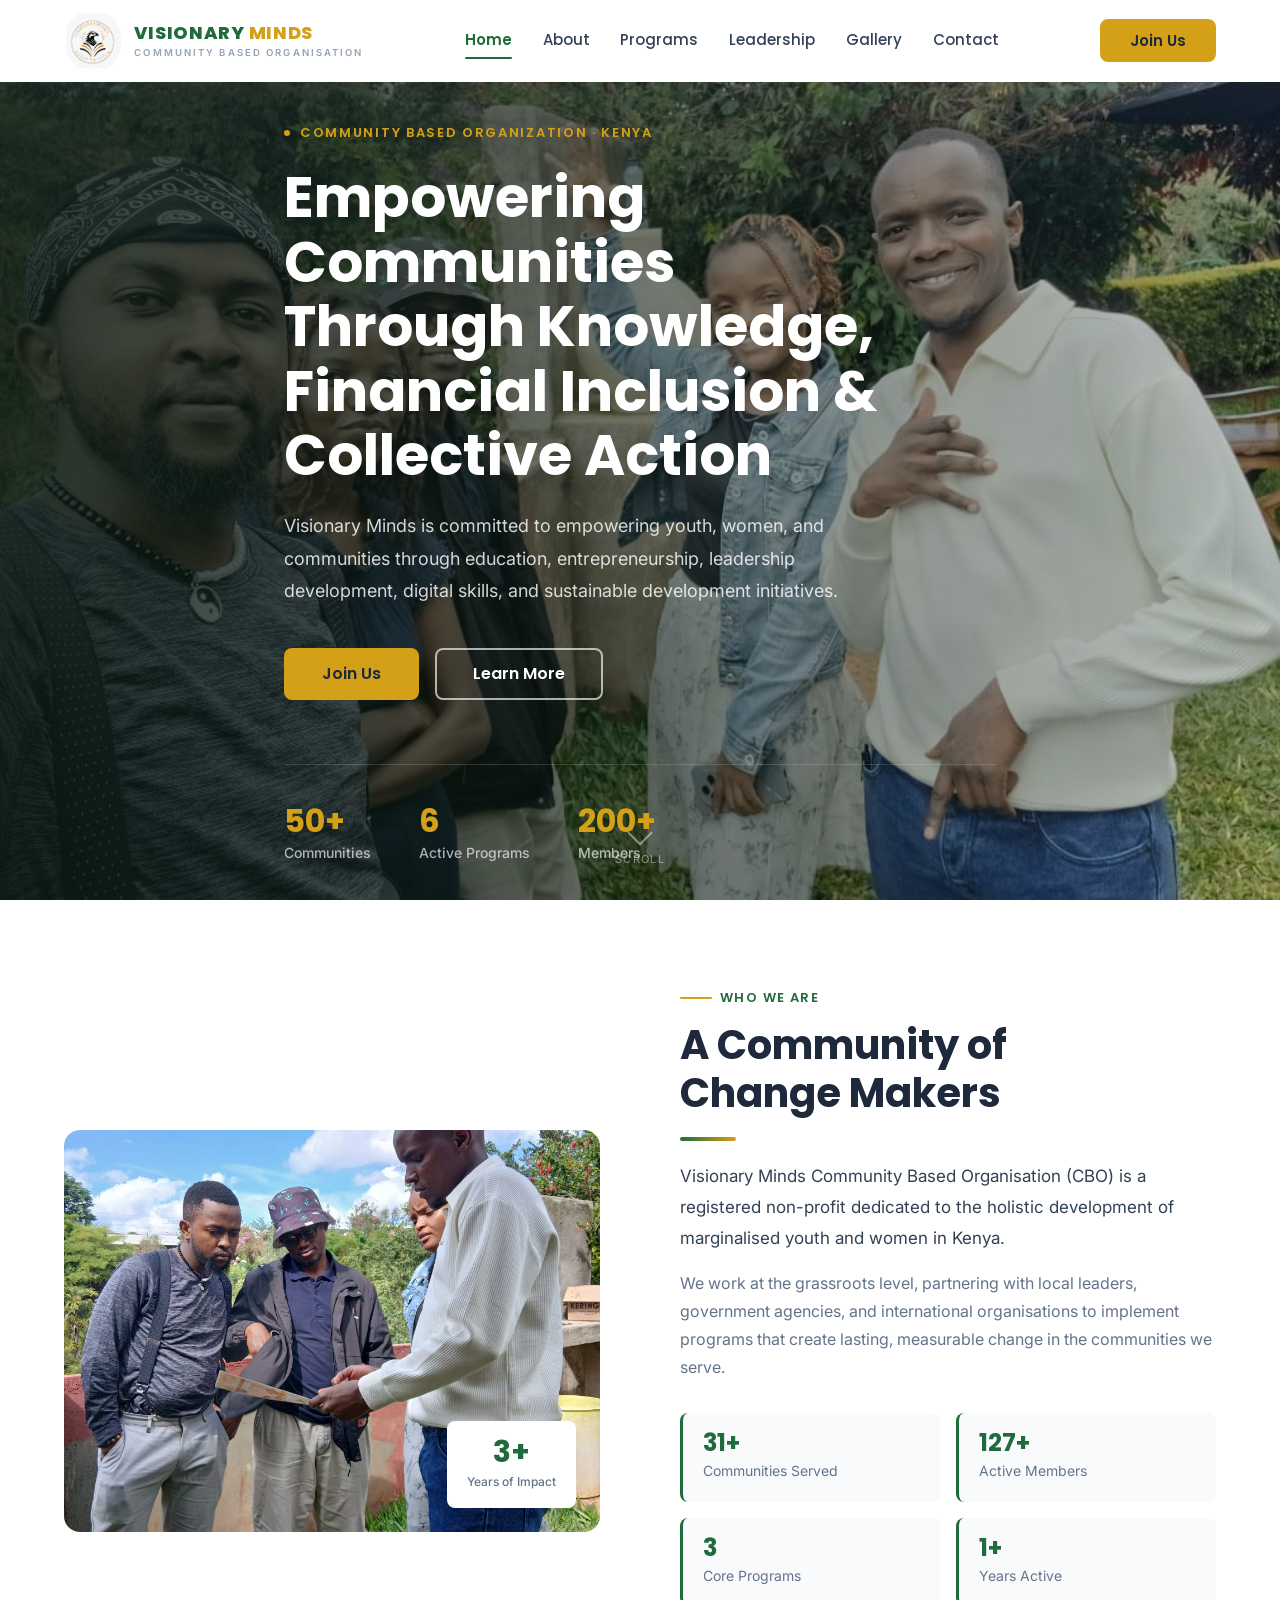
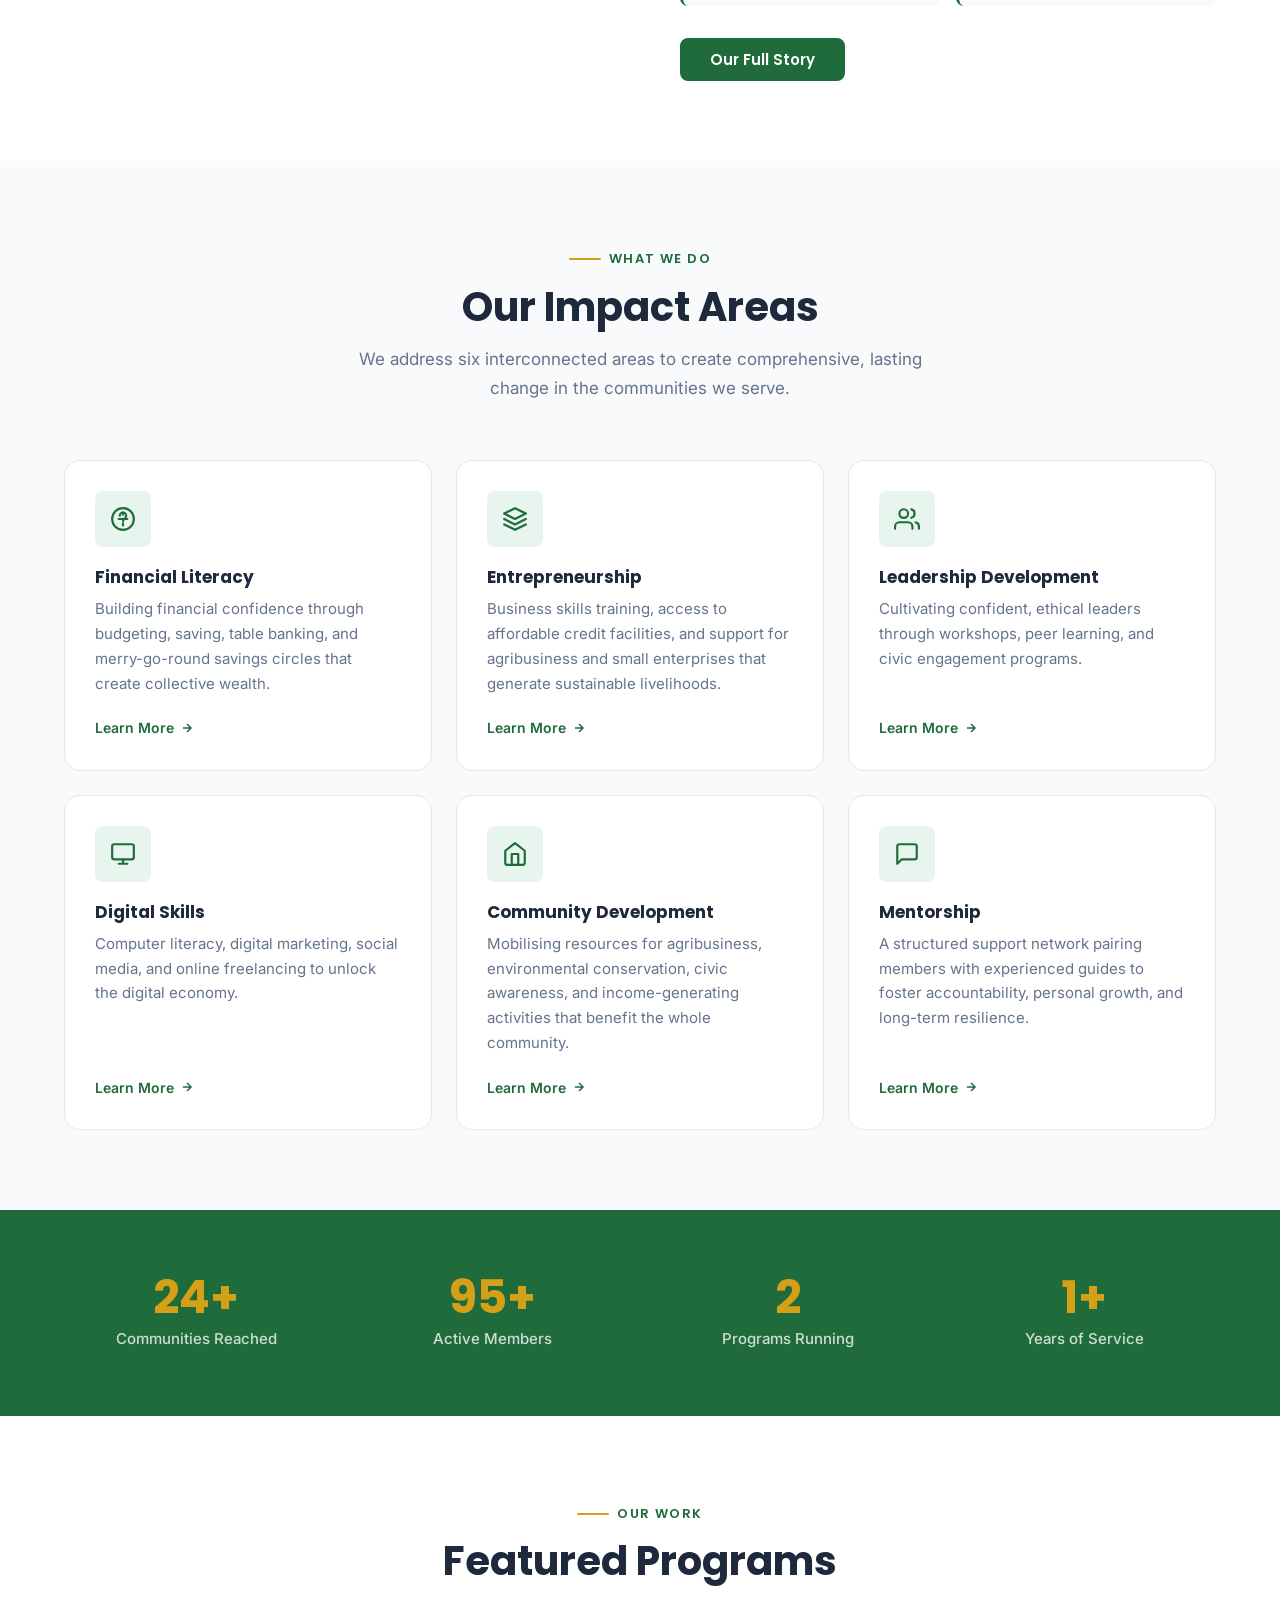
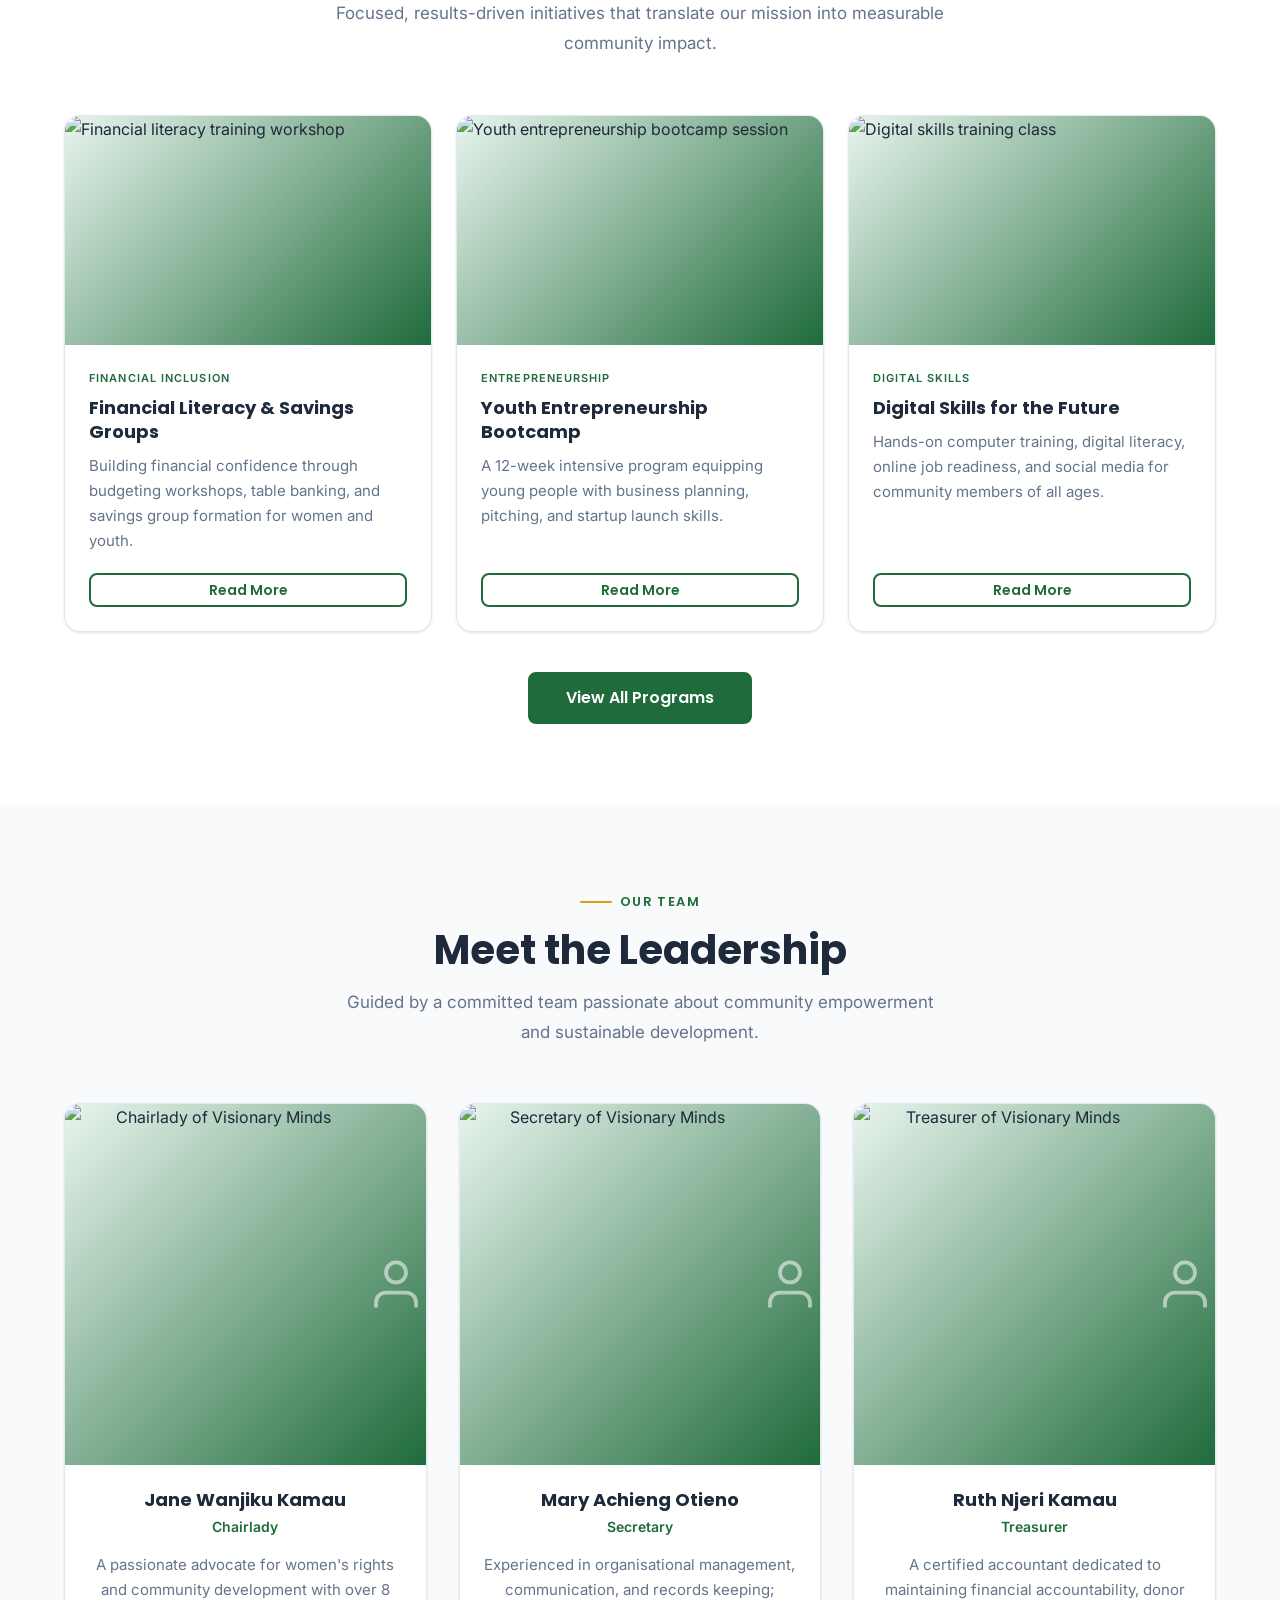
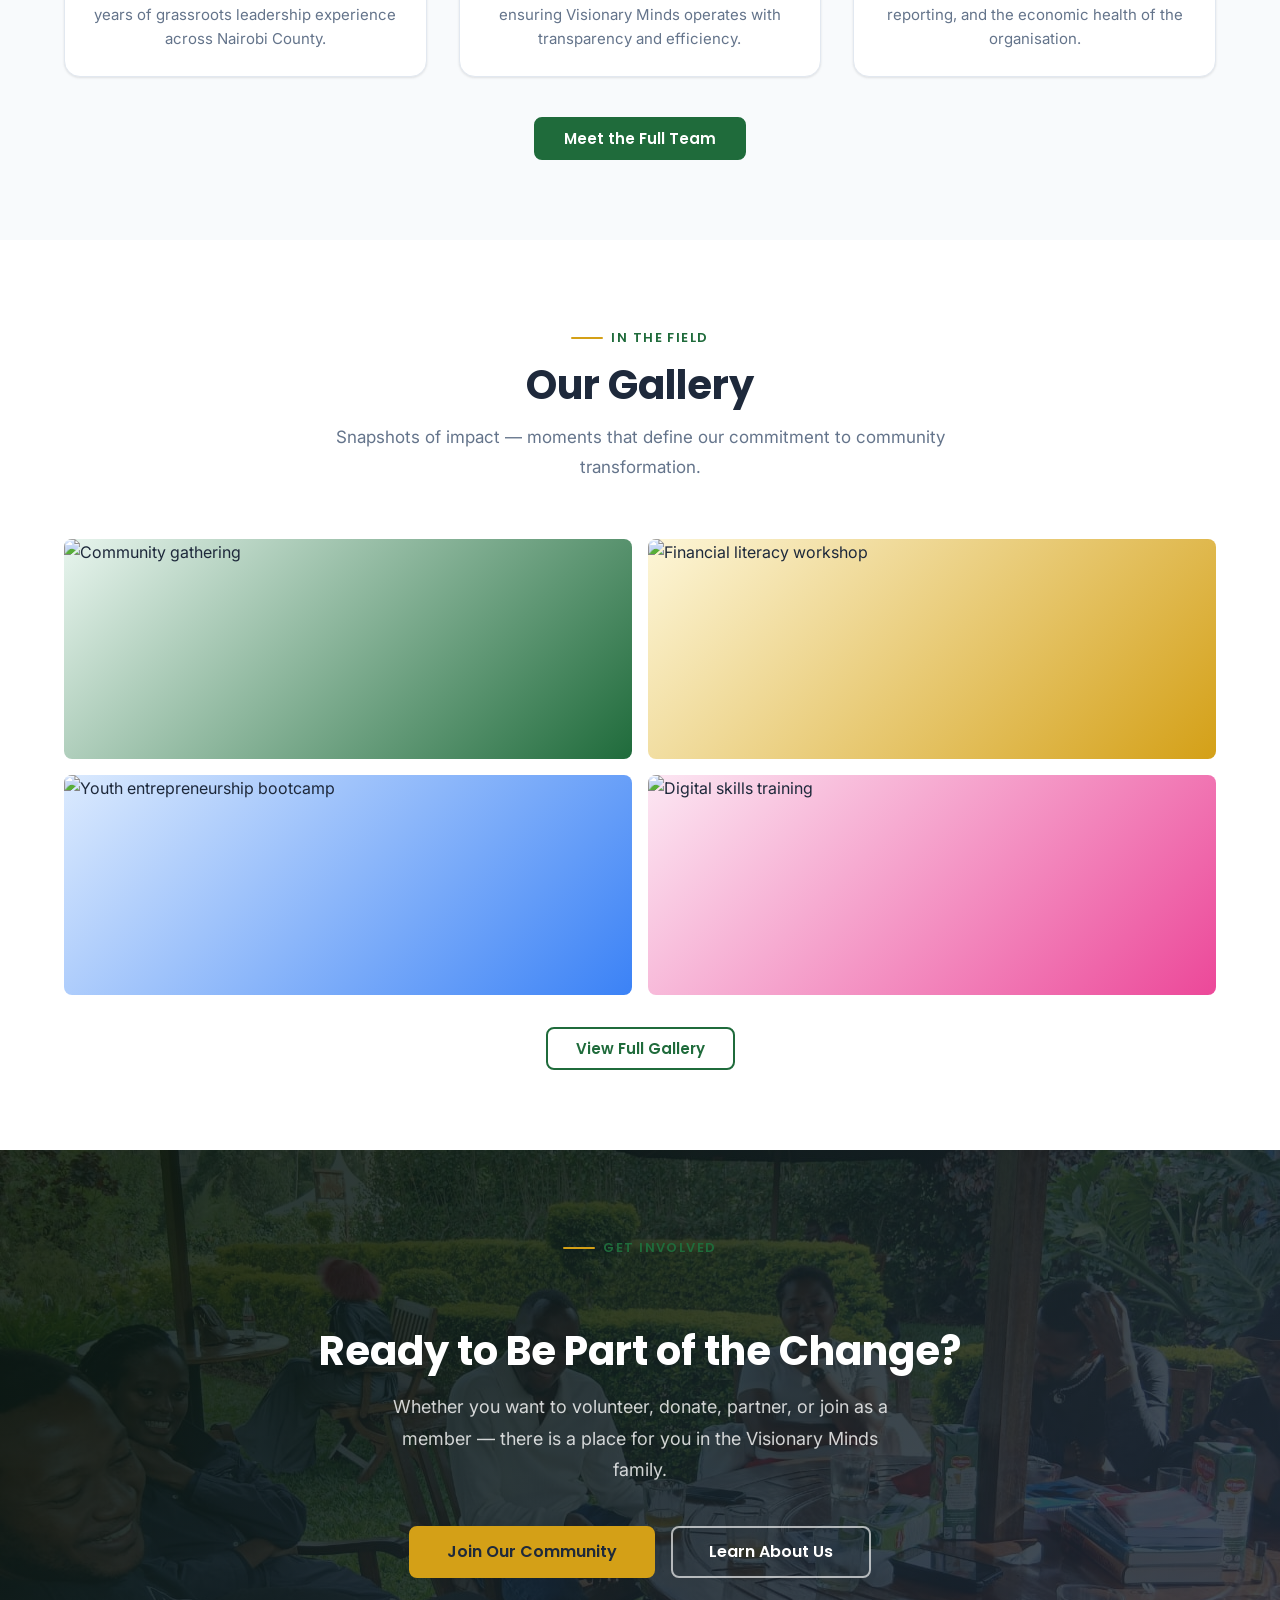
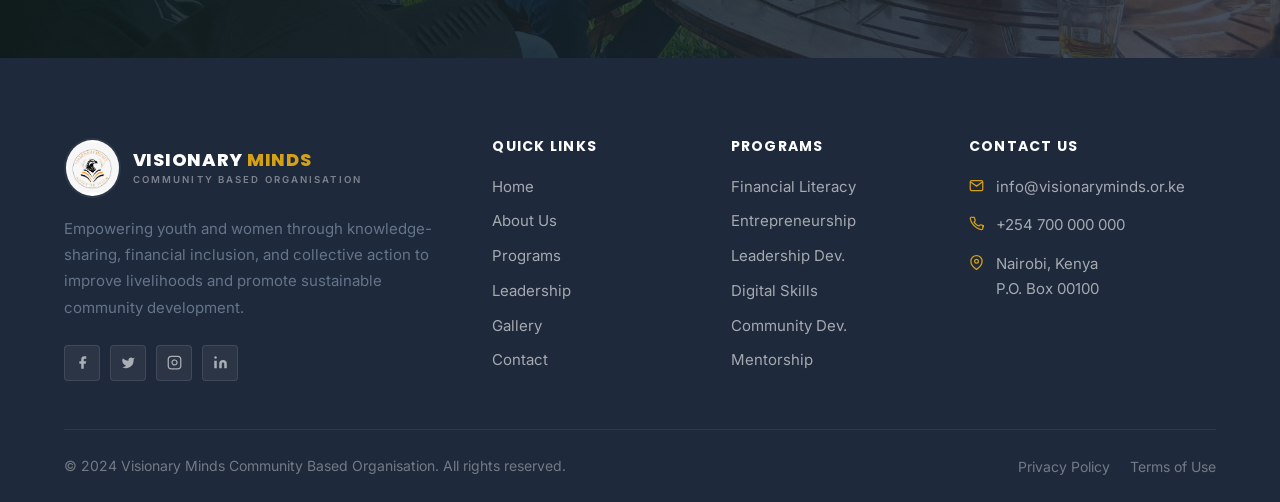
==== commit 9deb049a: "More photos added" ====
--- a/index.html
+++ b/index.html
@@ -32,12 +32,10 @@
   <nav class="nav-inner container" aria-label="Main navigation">
 
     <a href="index.html" class="nav-logo" aria-label="Visionary Minds — Home">
-      <span class="site-logo">
-        <span class="site-logo__bar"></span>
-        <span class="site-logo__words">
-          <span class="site-logo__top">Visionary</span>
-          <span class="site-logo__btm">Minds</span>
-        </span>
+      <img src="images/logo.jpeg" alt="" class="nav-logo-img" aria-hidden="true" />
+      <span class="logo-wordmark">
+        <span class="logo-wordmark__name">Visionary <em>Minds</em></span>
+        <span class="logo-wordmark__sub">Community Based Organisation</span>
       </span>
     </a>
 
@@ -124,7 +122,7 @@
 
       <!-- Image -->
       <div class="about-split-img" data-fade="left">
-        <img src="images/photo-2.jpg" alt="Community members participating in a Visionary Minds programme"
+        <img src="images/community_members.jpeg" alt="Community members participating in a Visionary Minds programme"
              loading="lazy" decoding="async" width="560" height="420" />
         <div class="img-badge">
           <p class="img-badge-num">3+</p>
@@ -200,7 +198,7 @@
           </svg>
         </div>
         <h3 class="impact-card-title">Financial Literacy</h3>
-        <p class="impact-card-desc">Teaching budgeting, saving, credit management, and investment to build financial confidence and independence.</p>
+        <p class="impact-card-desc">Building financial confidence through budgeting, saving, table banking, and merry-go-round savings circles that create collective wealth.</p>
         <a href="programs.html#financial" class="impact-link">
           Learn More
           <svg viewBox="0 0 24 24" fill="none" stroke="currentColor" stroke-width="2.5"><path d="M5 12h14M12 5l7 7-7 7"/></svg>
@@ -215,7 +213,7 @@
           </svg>
         </div>
         <h3 class="impact-card-title">Entrepreneurship</h3>
-        <p class="impact-card-desc">Business skills training, startup mentorship, and access to micro-finance for budding entrepreneurs.</p>
+        <p class="impact-card-desc">Business skills training, access to affordable credit facilities, and support for agribusiness and small enterprises that generate sustainable livelihoods.</p>
         <a href="programs.html#entrepreneurship" class="impact-link">
           Learn More
           <svg viewBox="0 0 24 24" fill="none" stroke="currentColor" stroke-width="2.5"><path d="M5 12h14M12 5l7 7-7 7"/></svg>
@@ -260,7 +258,7 @@
           </svg>
         </div>
         <h3 class="impact-card-title">Community Development</h3>
-        <p class="impact-card-desc">Environmental projects, infrastructure improvements, and collective action for a better neighbourhood.</p>
+        <p class="impact-card-desc">Mobilising resources for agribusiness, environmental conservation, civic awareness, and income-generating activities that benefit the whole community.</p>
         <a href="programs.html#community" class="impact-link">
           Learn More
           <svg viewBox="0 0 24 24" fill="none" stroke="currentColor" stroke-width="2.5"><path d="M5 12h14M12 5l7 7-7 7"/></svg>
@@ -275,7 +273,7 @@
           </svg>
         </div>
         <h3 class="impact-card-title">Mentorship</h3>
-        <p class="impact-card-desc">One-on-one guidance pairing experienced professionals with young community members to accelerate growth.</p>
+        <p class="impact-card-desc">A structured support network pairing members with experienced guides to foster accountability, personal growth, and long-term resilience.</p>
         <a href="programs.html#mentorship" class="impact-link">
           Learn More
           <svg viewBox="0 0 24 24" fill="none" stroke="currentColor" stroke-width="2.5"><path d="M5 12h14M12 5l7 7-7 7"/></svg>
@@ -505,12 +503,10 @@
       <!-- About -->
       <div>
         <div class="footer-logo">
-          <span class="site-logo site-logo--inv">
-            <span class="site-logo__bar"></span>
-            <span class="site-logo__words">
-              <span class="site-logo__top">Visionary</span>
-              <span class="site-logo__btm">Minds</span>
-            </span>
+          <img src="images/logo.jpeg" alt="" aria-hidden="true" />
+          <span class="logo-wordmark">
+            <span class="logo-wordmark__name">Visionary <em>Minds</em></span>
+            <span class="logo-wordmark__sub">Community Based Organisation</span>
           </span>
         </div>
         <p class="footer-about">
--- a/css/style.css
+++ b/css/style.css
@@ -28,7 +28,7 @@
   --font-body:     'Inter', system-ui, sans-serif;
 
   /* Layout */
-  --nav-h:         74px;
+  --nav-h:         82px;
   --max-w:         1200px;
   --px:            1.5rem;
   --section-py:    5rem;
@@ -310,53 +310,61 @@
 .nav-logo {
   display: flex;
   align-items: center;
+  gap: 0.75rem;
   flex-shrink: 0;
   text-decoration: none;
 }
 
-.site-logo {
-  display: inline-flex;
-  align-items: center;
-  gap: 0.625rem;
-  text-decoration: none;
-  -webkit-user-select: none;
-  user-select: none;
-}
-.site-logo__bar {
-  width: 4px;
-  height: 36px;
-  border-radius: 2px;
-  background: linear-gradient(to bottom, var(--green), var(--gold));
+.nav-logo-img {
+  height: 62px;
+  width: auto;
+  border-radius: 50%;
   flex-shrink: 0;
 }
-.site-logo__words {
+
+.logo-wordmark {
   display: flex;
   flex-direction: column;
-  line-height: 1.15;
-}
-.site-logo__top {
+  line-height: 1.2;
+}
+
+.logo-wordmark__name {
   font-family: var(--font-heading);
-  font-size: 1.0625rem;
+  font-size: 1.125rem;
   font-weight: 800;
-  letter-spacing: 0.05em;
+  letter-spacing: 0.04em;
   text-transform: uppercase;
   color: var(--green);
-}
-.site-logo__btm {
-  font-family: var(--font-heading);
-  font-size: 0.8125rem;
+  line-height: 1.15;
+}
+
+.logo-wordmark__name em {
+  font-style: normal;
+  color: var(--gold);
+}
+
+.logo-wordmark__sub {
+  font-size: 0.6rem;
   font-weight: 600;
-  letter-spacing: 0.18em;
   text-transform: uppercase;
-  color: var(--gold);
-}
-
-/* Inverted variant for dark backgrounds (footer) */
-.site-logo--inv .site-logo__bar {
-  background: linear-gradient(to bottom, rgba(255,255,255,0.9), var(--gold));
-}
-.site-logo--inv .site-logo__top { color: var(--white); }
-.site-logo--inv .site-logo__btm { color: var(--gold); }
+  letter-spacing: 0.22em;
+  color: var(--gray-light);
+  margin-top: 0.2rem;
+}
+
+/* Footer logo variant */
+.footer-logo { display: flex; align-items: center; gap: 0.75rem; margin-bottom: 1.125rem; }
+.footer-logo img {
+  height: 60px;
+  width: auto;
+  border-radius: 50%;
+  background: rgba(255,255,255,0.06);
+  padding: 2px;
+  flex-shrink: 0;
+}
+.footer-logo .logo-wordmark__name { color: var(--white); }
+.footer-logo .logo-wordmark__name em { color: var(--gold); }
+.footer-logo .logo-wordmark__sub  { color: rgba(255,255,255,0.42); }
 
 /* Links */
 .nav-menu {
@@ -436,8 +444,8 @@
   position: relative;
   overflow: hidden;
   background:
-    linear-gradient(135deg, rgba(21,80,40,0.94) 0%, rgba(30,41,59,0.88) 100%),
-    url('../images/photo-1.jpg') center / cover no-repeat;
+    linear-gradient(to right, rgba(10,24,16,0.84) 0%, rgba(10,24,16,0.58) 50%, rgba(10,24,16,0.22) 100%),
+    url('../images/photo-1.jpeg') center / cover no-repeat;
   color: var(--white);
   /* Ensure full-page hero despite nav */
   margin-top: calc(-1 * var(--nav-h));
@@ -542,8 +550,8 @@
 .page-hero {
   padding: calc(var(--nav-h) + 4rem) 0 4.5rem;
   background:
-    linear-gradient(135deg, rgba(21,80,40,0.94) 0%, rgba(30,41,59,0.88) 100%),
-    url('../images/photo-2.jpg') center / cover no-repeat;
+    linear-gradient(rgba(10,24,16,0.78) 0%, rgba(30,41,59,0.70) 100%),
+    url('../images/photo-2.jpeg') center / cover no-repeat;
   text-align: center;
   color: var(--white);
 }
@@ -937,8 +945,8 @@
   padding: var(--section-py) 0;
   text-align: center;
   background:
-    linear-gradient(135deg, rgba(21,80,40,0.97) 0%, rgba(30,41,59,0.92) 100%),
-    url('../images/photo-3.jpg') center / cover no-repeat;
+    linear-gradient(135deg, rgba(10,24,16,0.88) 0%, rgba(30,41,59,0.82) 100%),
+    url('../images/photo-3.jpeg') center / cover no-repeat;
   color: var(--white);
 }
 
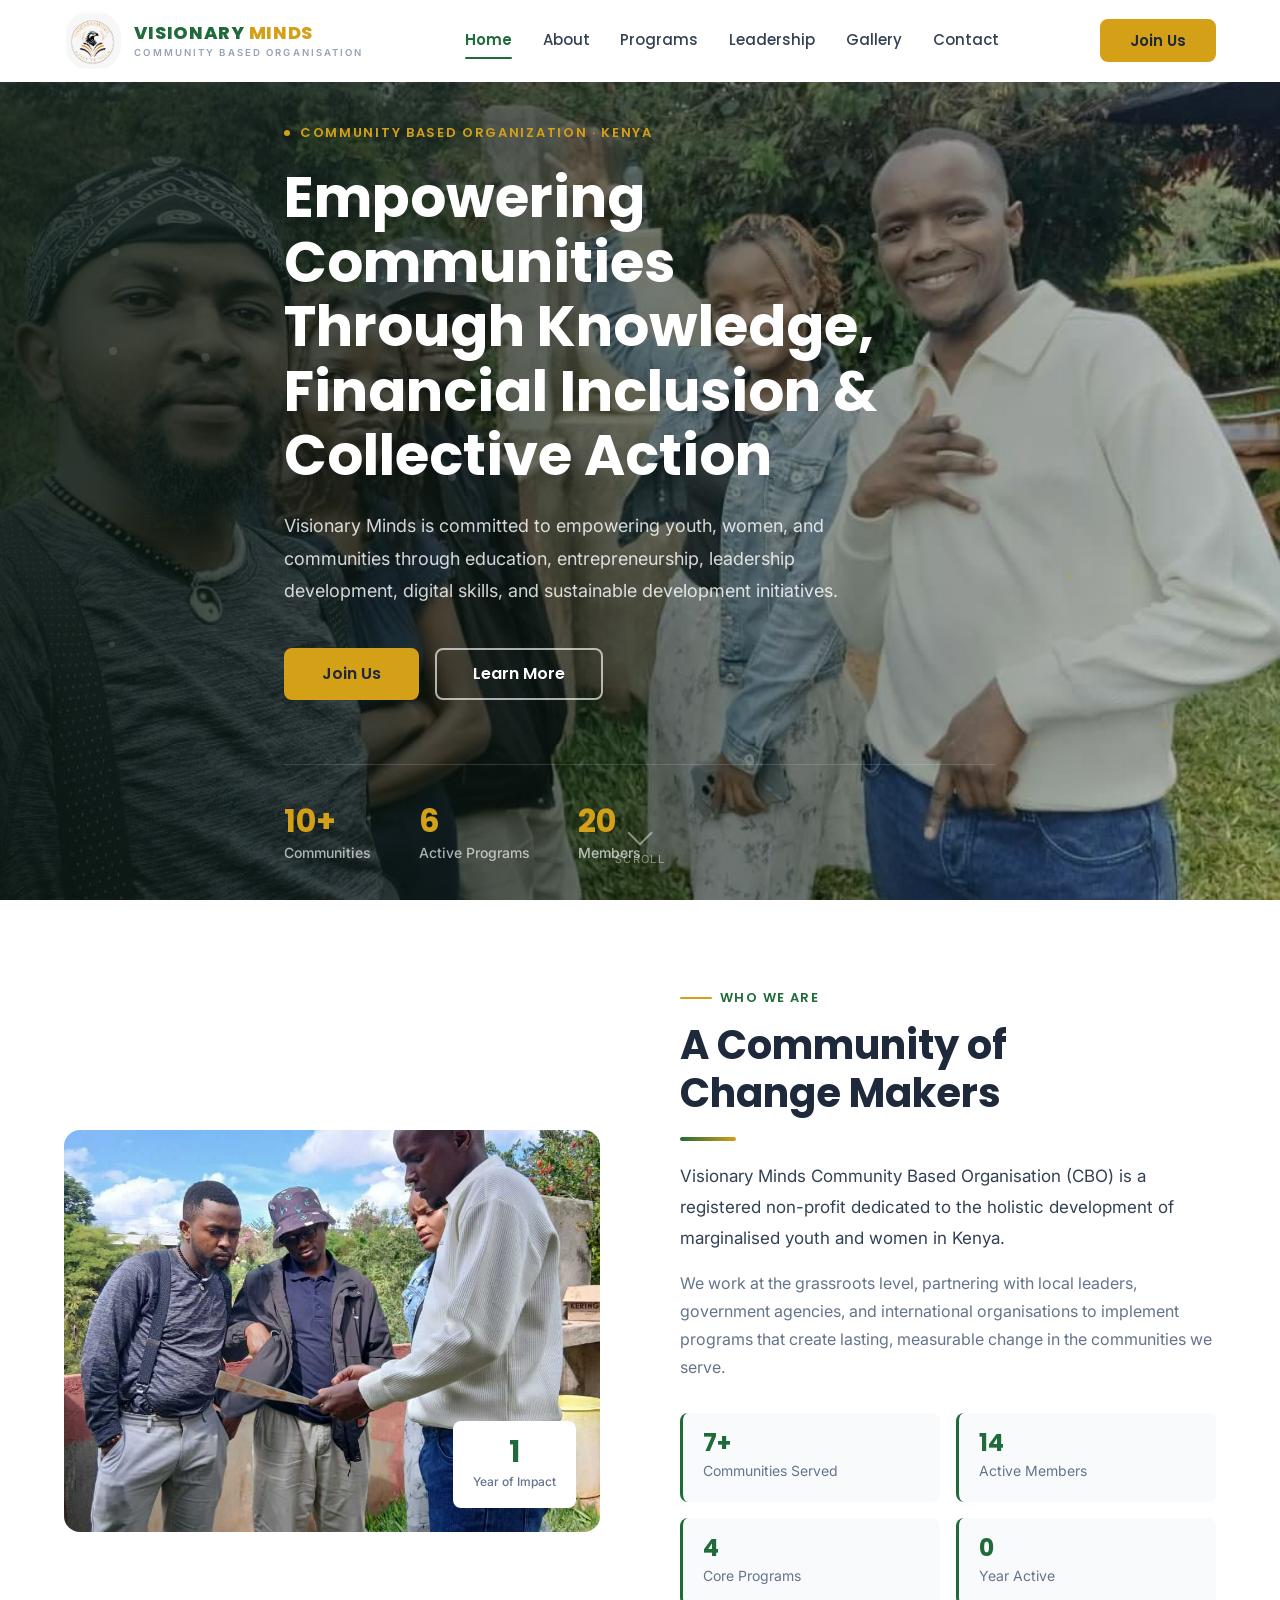
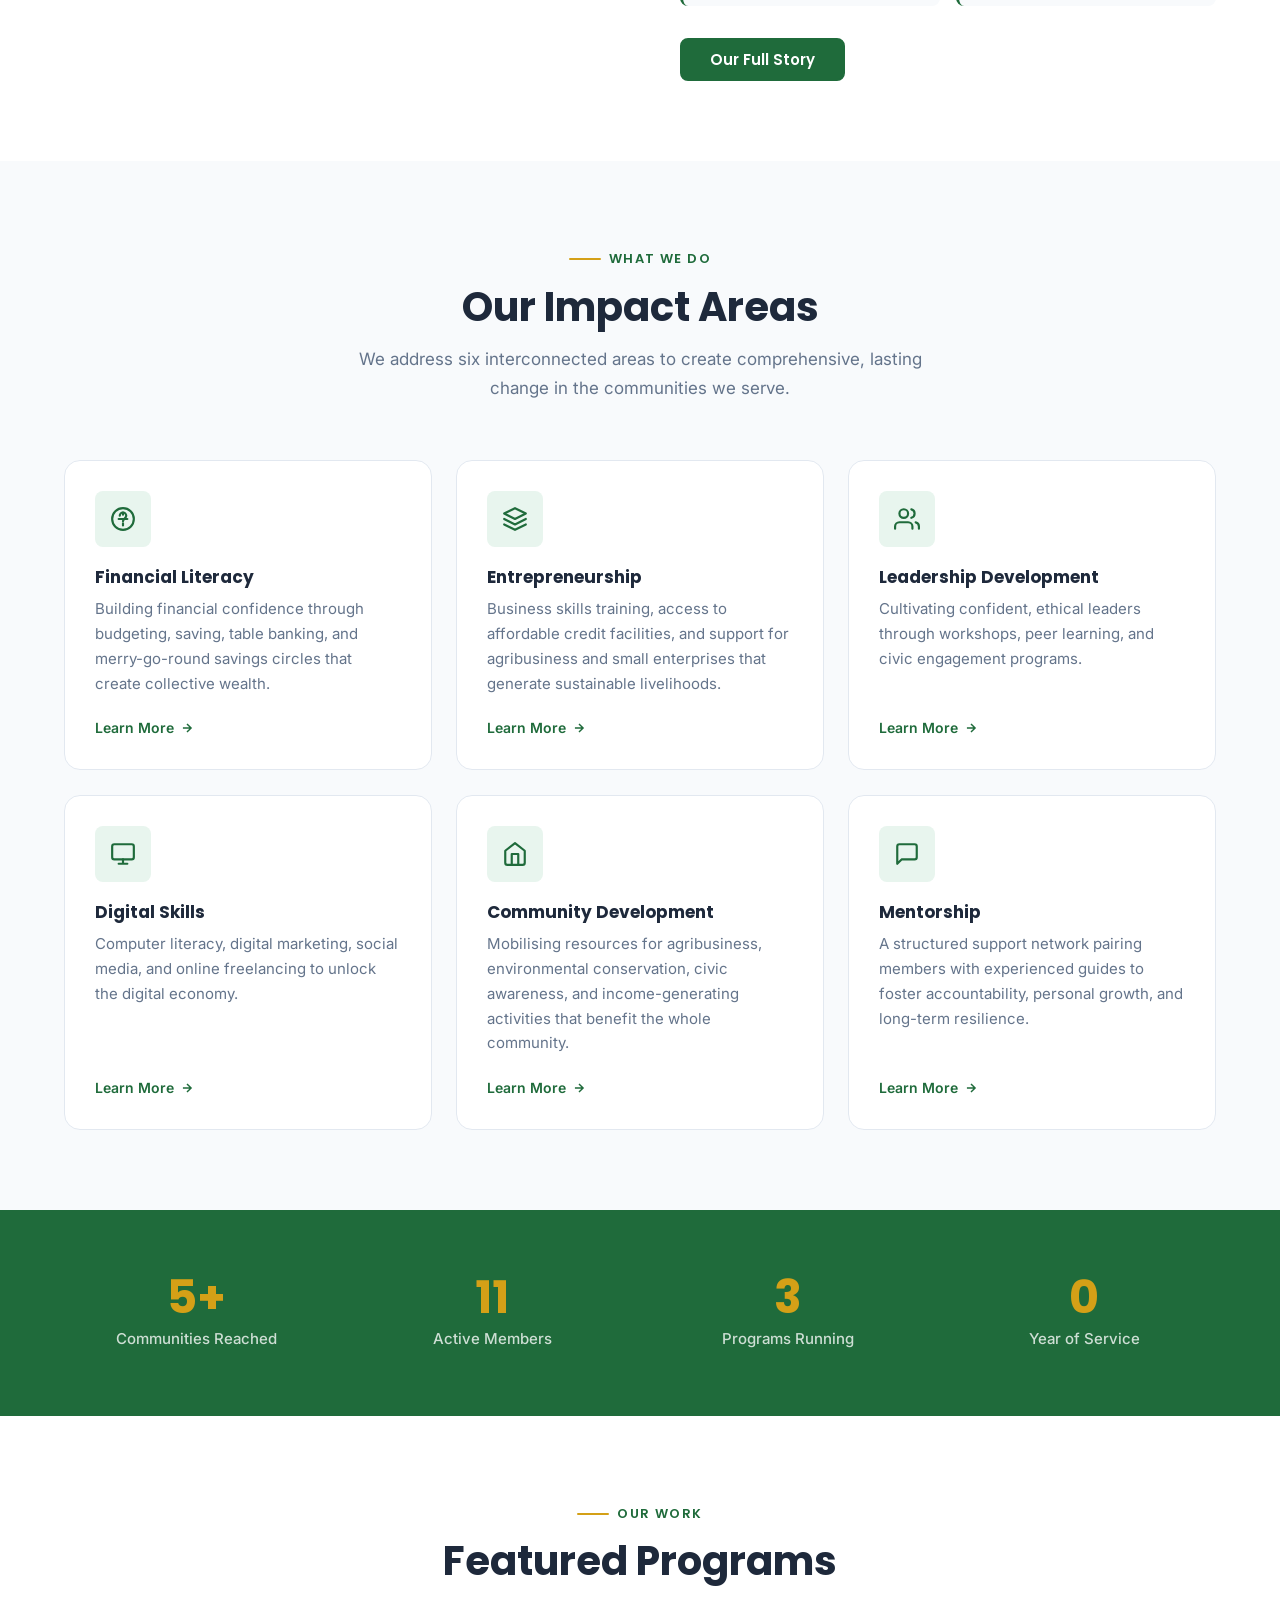
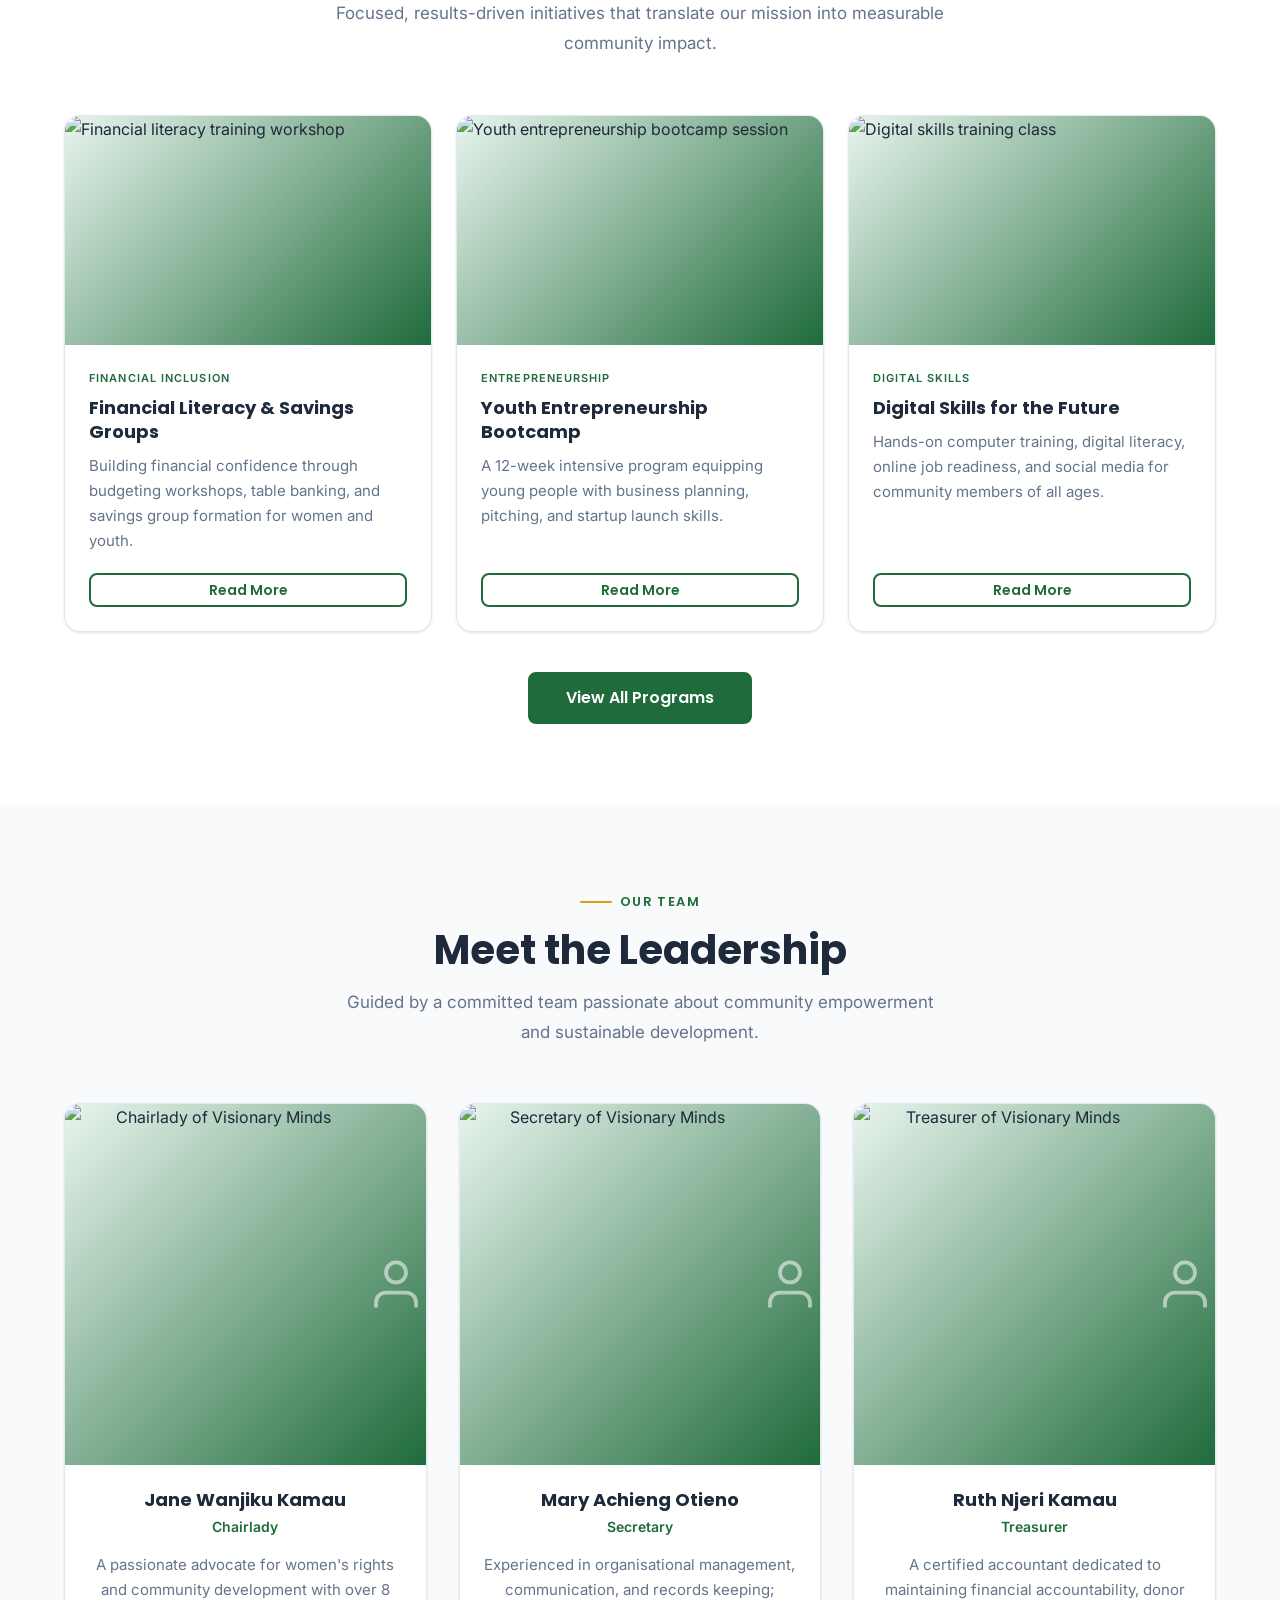
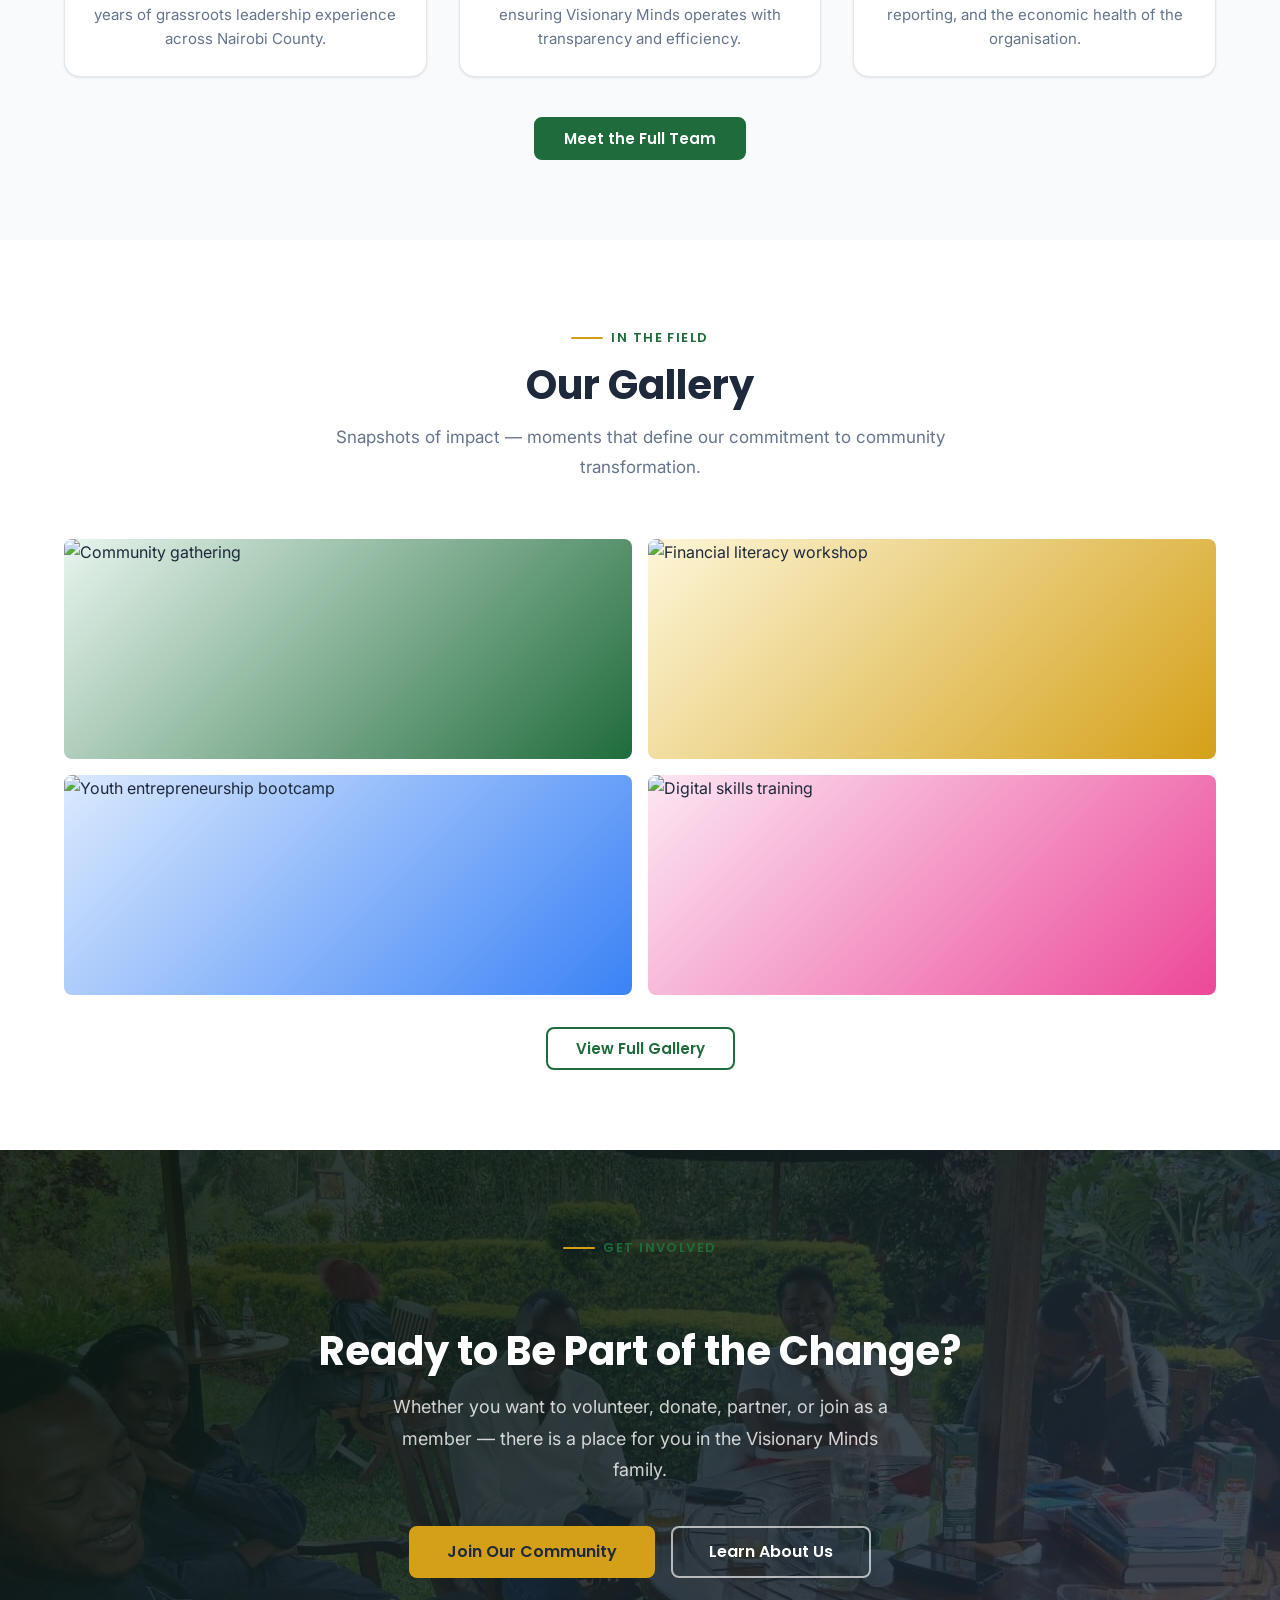
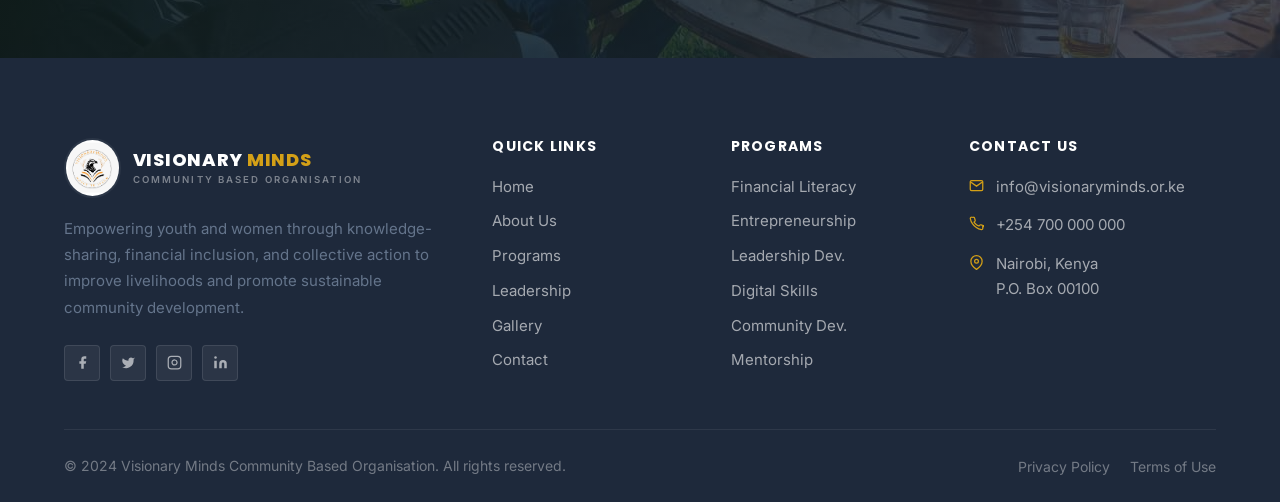
==== commit 8ab1fe6f: "styling changes" ====
--- a/index.html
+++ b/index.html
@@ -92,7 +92,7 @@
     <!-- Quick stats -->
     <div class="hero-stats" aria-label="Quick statistics">
       <div class="hero-stat">
-        <p class="hero-stat-num" data-count="50" data-suffix="+">50+</p>
+        <p class="hero-stat-num" data-count="10" data-suffix="+">10+</p>
         <p class="hero-stat-lbl">Communities</p>
       </div>
       <div class="hero-stat">
@@ -100,7 +100,7 @@
         <p class="hero-stat-lbl">Active Programs</p>
       </div>
       <div class="hero-stat">
-        <p class="hero-stat-num" data-count="200" data-suffix="+">200+</p>
+        <p class="hero-stat-num" data-count="20" data-suffix="">20</p>
         <p class="hero-stat-lbl">Members</p>
       </div>
     </div>
@@ -125,8 +125,8 @@
         <img src="images/community_members.jpeg" alt="Community members participating in a Visionary Minds programme"
              loading="lazy" decoding="async" width="560" height="420" />
         <div class="img-badge">
-          <p class="img-badge-num">3+</p>
-          <p class="img-badge-txt">Years of Impact</p>
+          <p class="img-badge-num">1</p>
+          <p class="img-badge-txt">Year of Impact</p>
         </div>
       </div>
 
@@ -150,11 +150,11 @@
         <!-- Mini stats -->
         <div class="about-stats">
           <div class="about-stat">
-            <p class="about-stat-num" data-count="50" data-suffix="+">50+</p>
+            <p class="about-stat-num" data-count="10" data-suffix="+">10+</p>
             <p class="about-stat-lbl">Communities Served</p>
           </div>
           <div class="about-stat">
-            <p class="about-stat-num" data-count="200" data-suffix="+">200+</p>
+            <p class="about-stat-num" data-count="20" data-suffix="">20</p>
             <p class="about-stat-lbl">Active Members</p>
           </div>
           <div class="about-stat">
@@ -162,8 +162,8 @@
             <p class="about-stat-lbl">Core Programs</p>
           </div>
           <div class="about-stat">
-            <p class="about-stat-num" data-count="3" data-suffix="+">3+</p>
-            <p class="about-stat-lbl">Years Active</p>
+            <p class="about-stat-num" data-count="1" data-suffix="">1</p>
+            <p class="about-stat-lbl">Year Active</p>
           </div>
         </div>
 
@@ -291,11 +291,11 @@
   <div class="container">
     <div class="stats-band-grid">
       <div class="text-center" data-fade data-delay="1">
-        <p class="stat-num" data-count="50" data-suffix="+">50+</p>
+        <p class="stat-num" data-count="10" data-suffix="+">10+</p>
         <p class="stat-lbl">Communities Reached</p>
       </div>
       <div class="text-center" data-fade data-delay="2">
-        <p class="stat-num" data-count="200" data-suffix="+">200+</p>
+        <p class="stat-num" data-count="20" data-suffix="">20</p>
         <p class="stat-lbl">Active Members</p>
       </div>
       <div class="text-center" data-fade data-delay="3">
@@ -303,8 +303,8 @@
         <p class="stat-lbl">Programs Running</p>
       </div>
       <div class="text-center" data-fade data-delay="4">
-        <p class="stat-num" data-count="3" data-suffix="+">3+</p>
-        <p class="stat-lbl">Years of Service</p>
+        <p class="stat-num" data-count="1" data-suffix="">1</p>
+        <p class="stat-lbl">Year of Service</p>
       </div>
     </div>
   </div>
--- a/css/style.css
+++ b/css/style.css
@@ -1525,3 +1525,73 @@
 [data-delay="4"] { transition-delay: 0.32s; }
 [data-delay="5"] { transition-delay: 0.40s; }
 [data-delay="6"] { transition-delay: 0.48s; }
+
+
+/* ── 28. SCROLL PROGRESS BAR ──────────────────────────────── */
+#scroll-progress {
+  position: fixed;
+  top: 0;
+  left: 0;
+  width: 0%;
+  height: 3px;
+  background: linear-gradient(to right, var(--green), var(--gold));
+  z-index: 9999;
+  transition: width 0.08s linear;
+  pointer-events: none;
+}
+
+
+/* ── 29. HERO ENTRANCE ────────────────────────────────────── */
+.hero-eyebrow,
+.hero-title,
+.hero-desc,
+.hero-actions,
+.hero-stats {
+  opacity: 0;
+  transform: translateY(32px);
+  transition: opacity 0.72s cubic-bezier(0.22,1,0.36,1),
+              transform 0.72s cubic-bezier(0.22,1,0.36,1);
+}
+
+body.hero-ready .hero-eyebrow  { opacity: 1; transform: none; transition-delay: 0.05s; }
+body.hero-ready .hero-title    { opacity: 1; transform: none; transition-delay: 0.22s; }
+body.hero-ready .hero-desc     { opacity: 1; transform: none; transition-delay: 0.40s; }
+body.hero-ready .hero-actions  { opacity: 1; transform: none; transition-delay: 0.55s; }
+body.hero-ready .hero-stats    { opacity: 1; transform: none; transition-delay: 0.70s; }
+
+
+/* ── 30. HERO PARTICLES ───────────────────────────────────── */
+.hero-particles {
+  position: absolute;
+  inset: 0;
+  z-index: 0;
+  pointer-events: none;
+  overflow: hidden;
+}
+
+@keyframes particleFloat {
+  0%   { transform: translateY(0px) translateX(0px) scale(1); opacity: 0.55; }
+  33%  { transform: translateY(-22px) translateX(10px) scale(1.08); opacity: 0.8; }
+  66%  { transform: translateY(-10px) translateX(-8px) scale(0.95); opacity: 0.6; }
+  100% { transform: translateY(0px) translateX(0px) scale(1); opacity: 0.55; }
+}
+
+
+/* ── 31. PAGE TRANSITIONS ─────────────────────────────────── */
+body {
+  transition: opacity 0.32s ease;
+}
+body.page-entering {
+  opacity: 0;
+}
+body.page-exiting {
+  opacity: 0;
+  pointer-events: none;
+}
+
+
+/* ── 32. CARD TILT ────────────────────────────────────────── */
+.impact-card {
+  will-change: transform;
+  transform-style: preserve-3d;
+}
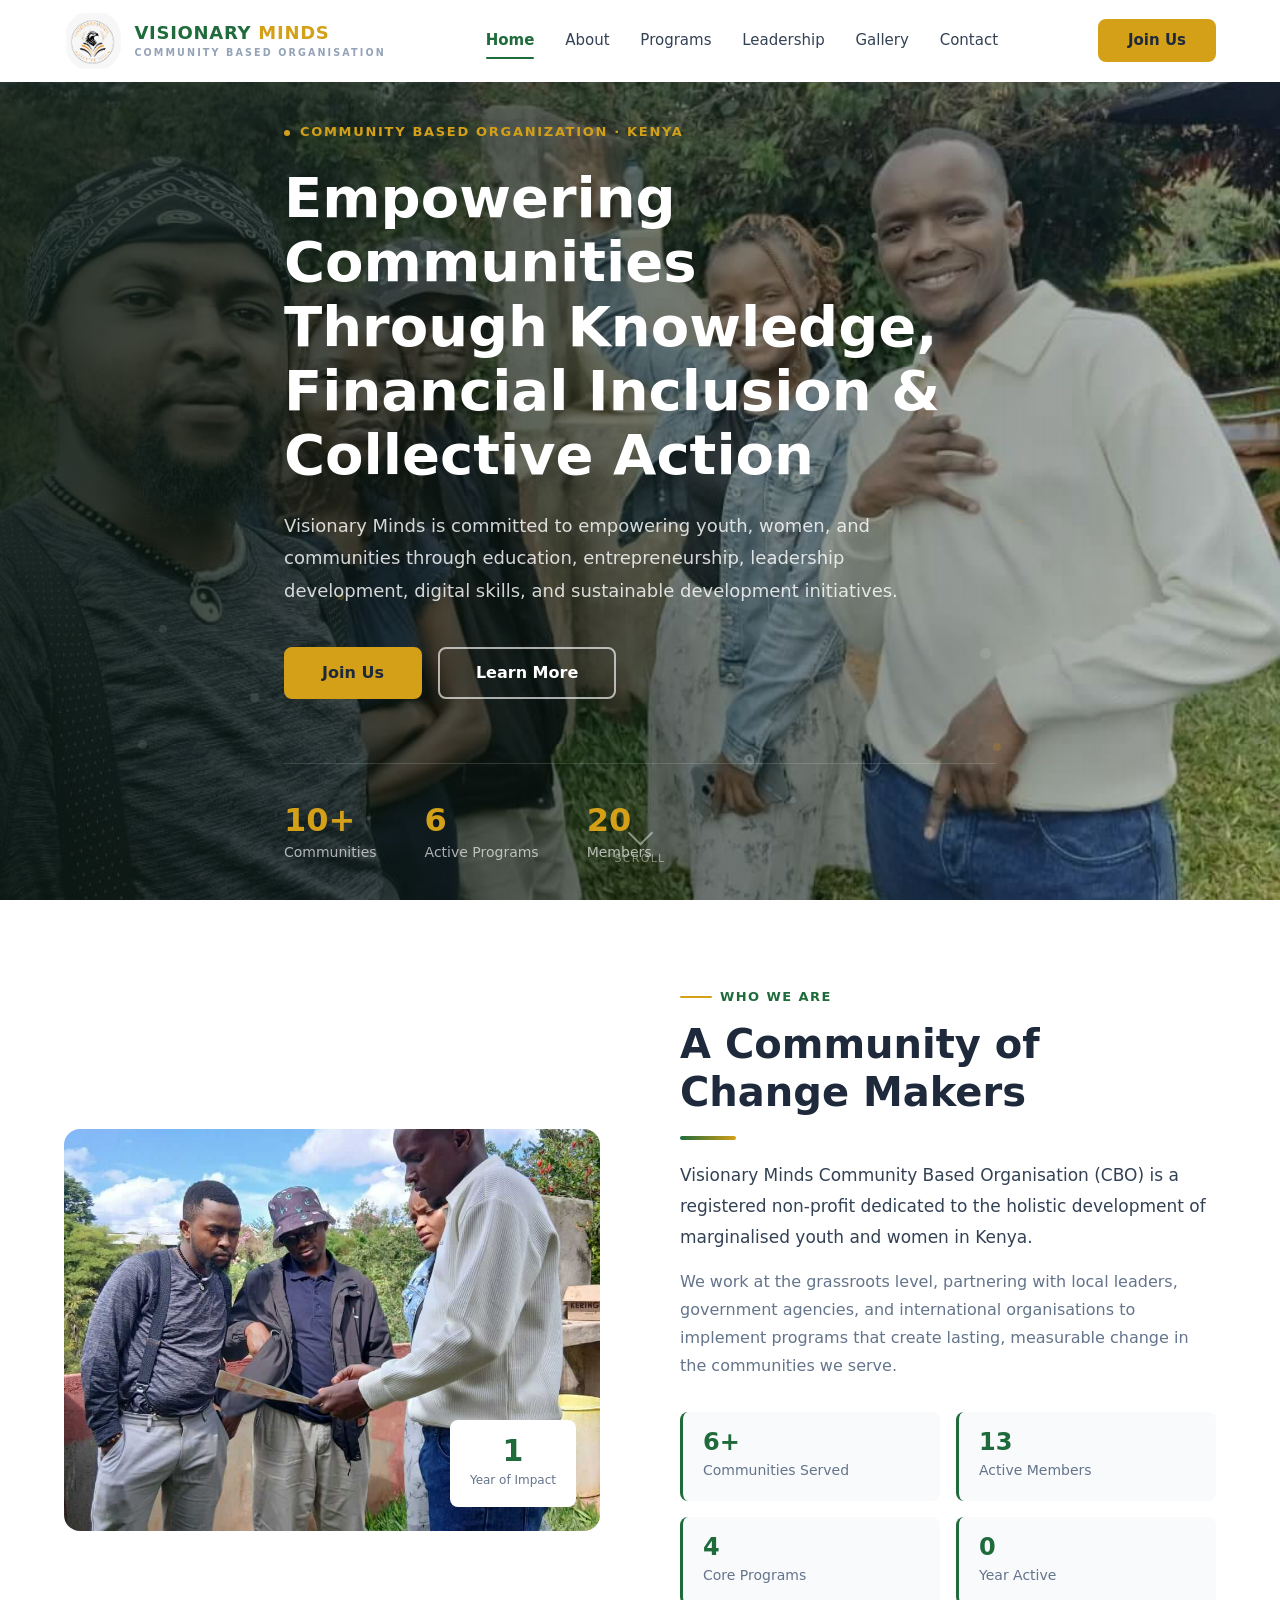
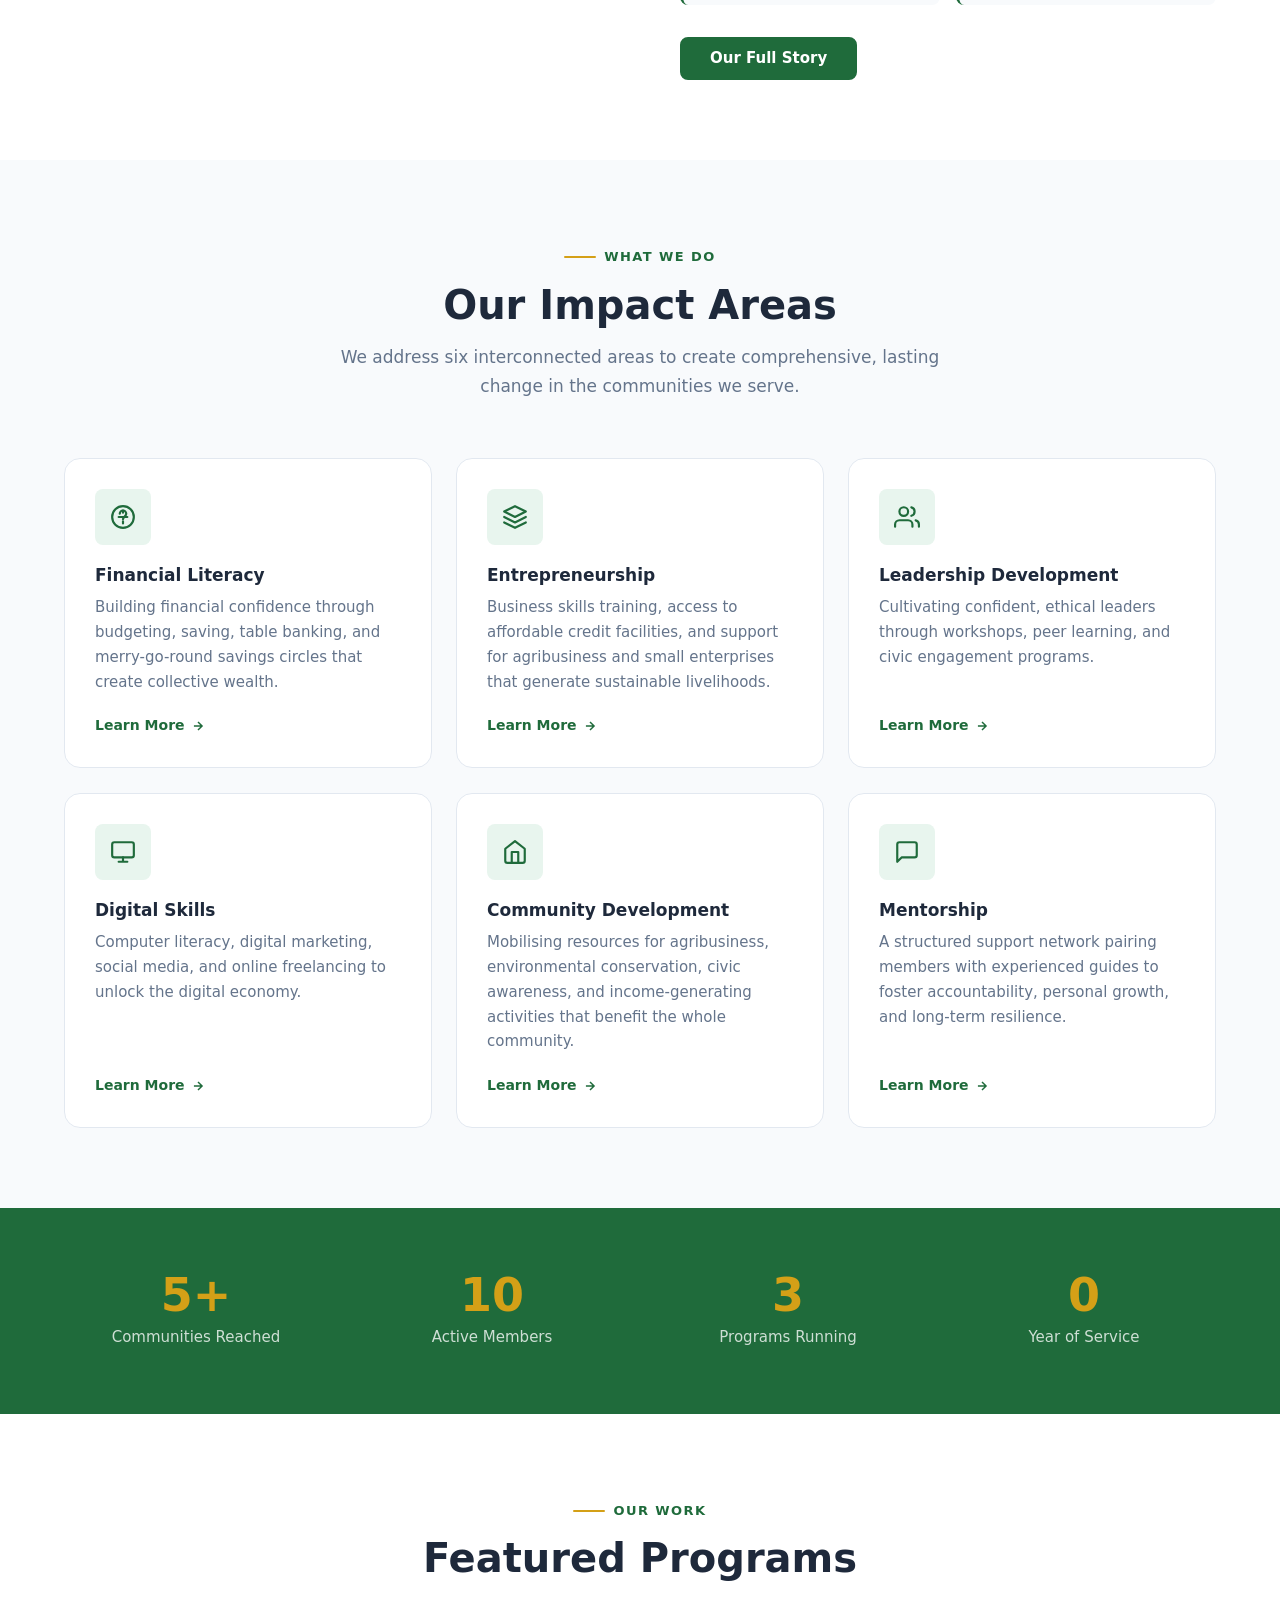
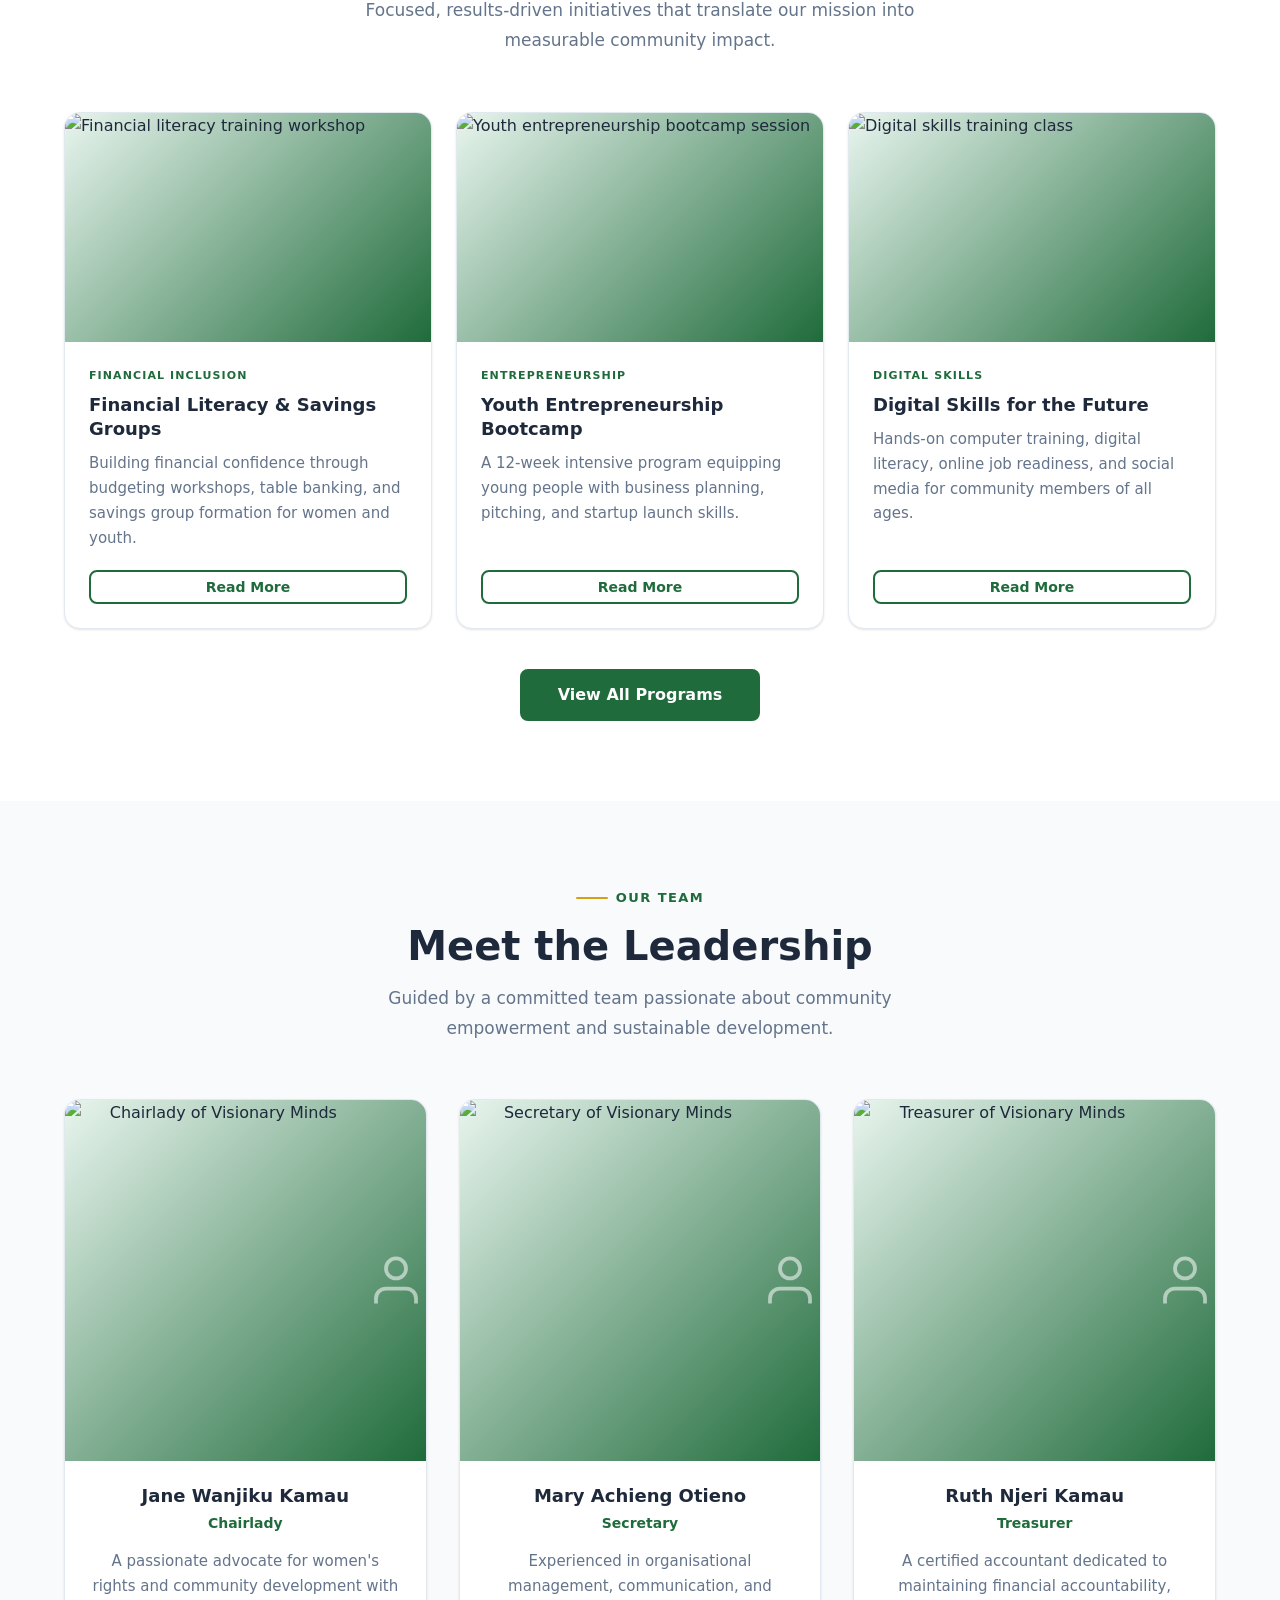
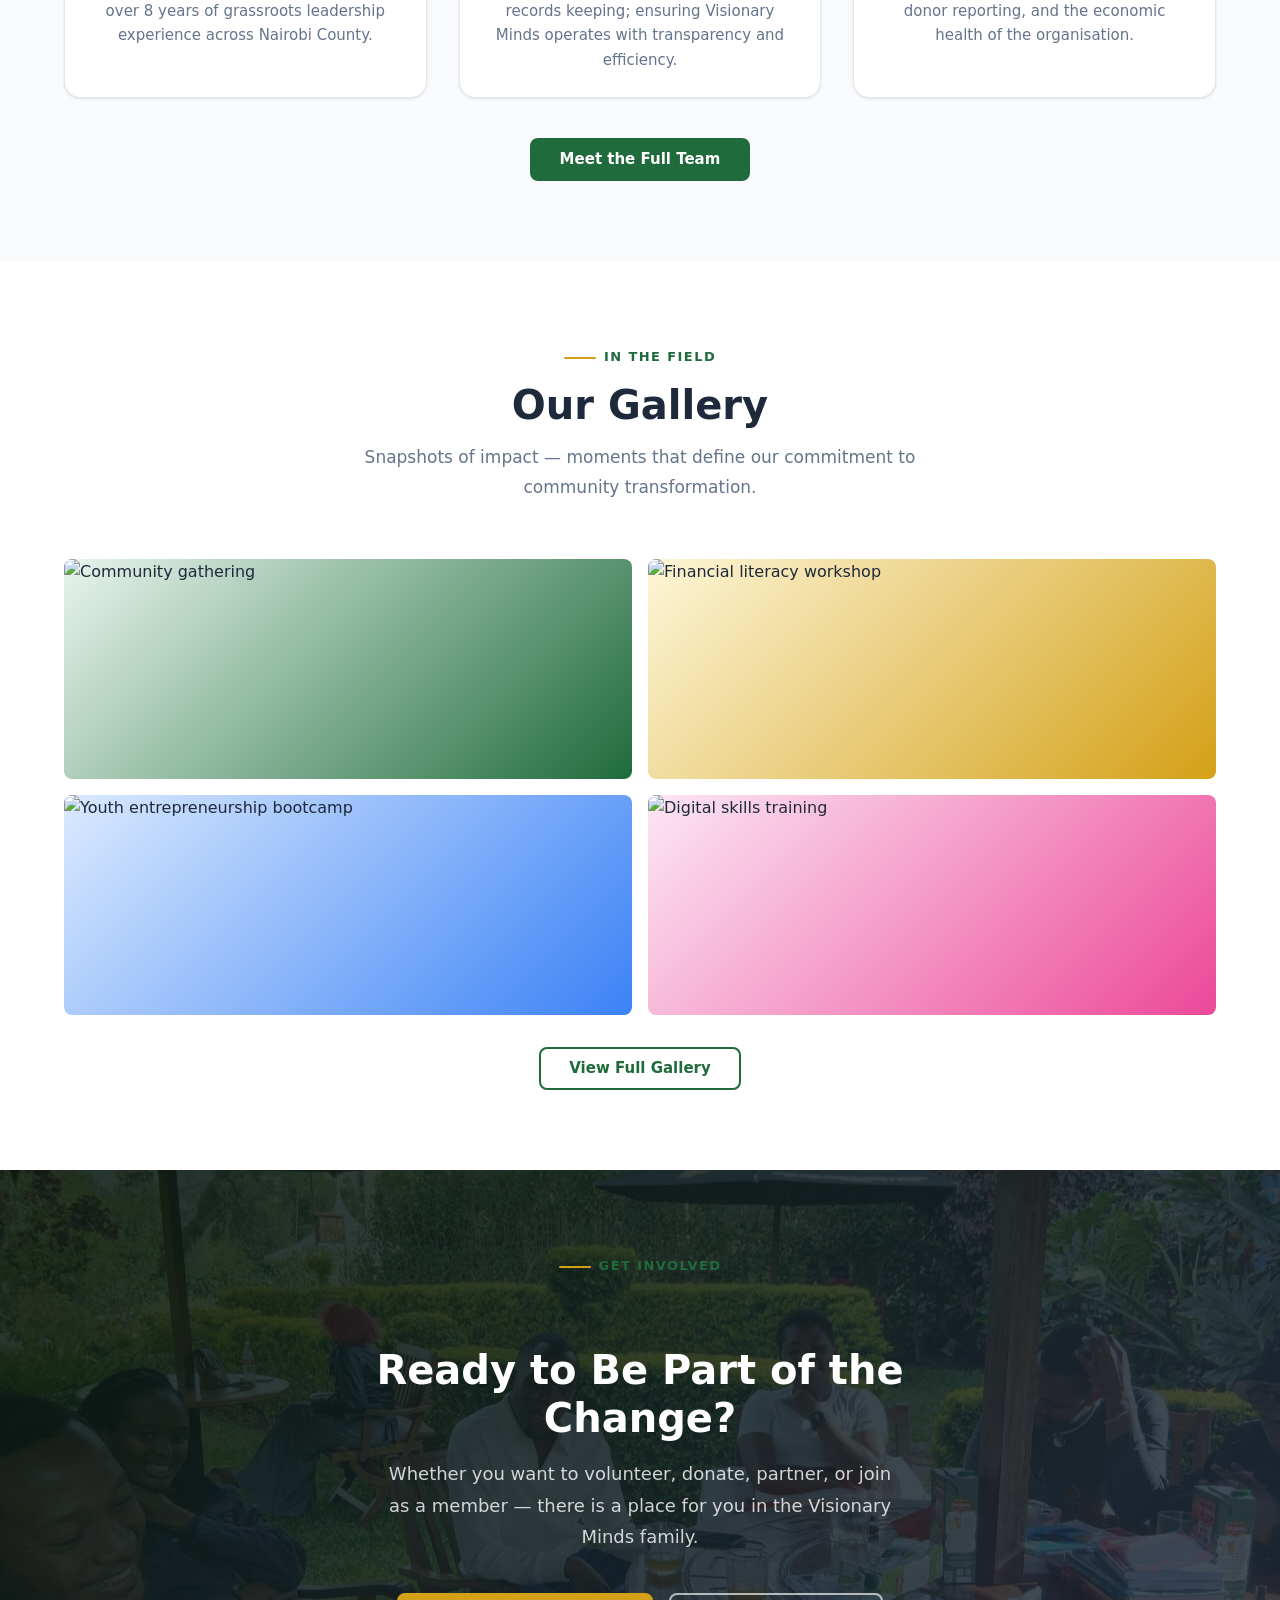
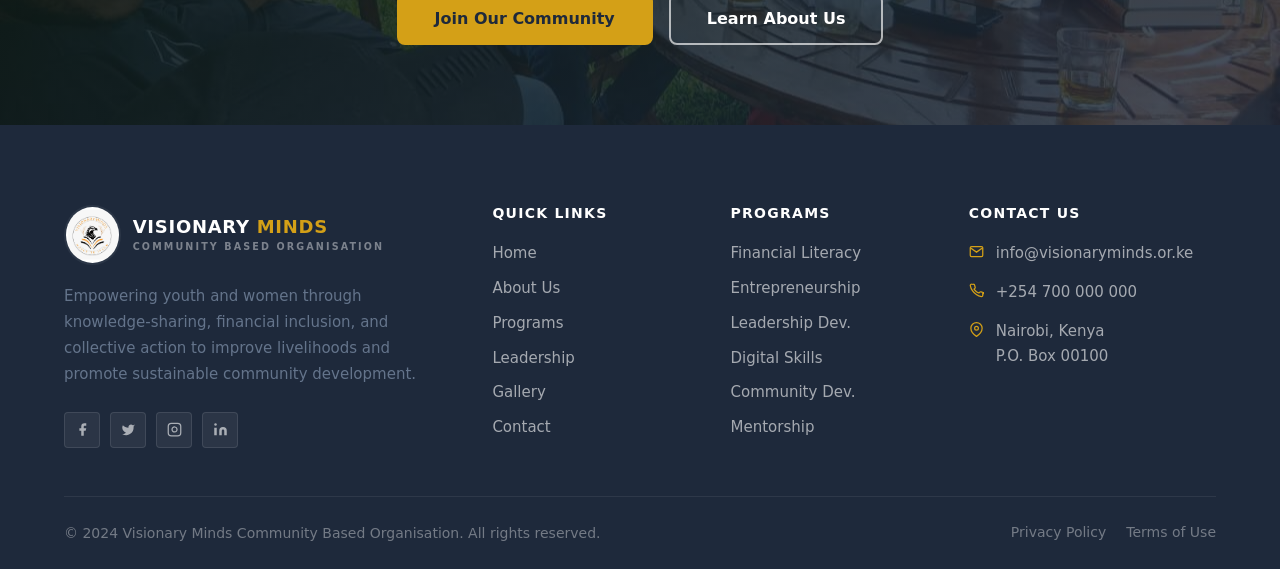
==== commit 89ec410b: "styling changes" ====
--- a/index.html
+++ b/index.html
@@ -15,6 +15,8 @@
   <meta property="og:image"       content="images/photo-1.jpg" />
 
   <meta name="referrer" content="strict-origin-when-cross-origin" />
+  <meta http-equiv="Content-Security-Policy" content="default-src 'self'; script-src 'self'; style-src 'self' 'unsafe-inline' https://fonts.googleapis.com; font-src 'self' https://fonts.gstatic.com; img-src 'self' data: blob:; connect-src 'none'; frame-src 'none'; object-src 'none'; base-uri 'self'; form-action 'self';" />
+  <meta http-equiv="Permissions-Policy" content="camera=(), microphone=(), geolocation=(), payment=(), usb=()" />
 
   <!-- Fonts -->
   <link rel="preconnect" href="https://fonts.googleapis.com" crossorigin />
--- a/css/style.css
+++ b/css/style.css
@@ -249,8 +249,9 @@
   color: var(--white);
 }
 
-.btn-lg { padding: 1rem 2.25rem; font-size: 1rem; }
-.btn-sm { padding: 0.5rem 1.25rem; font-size: 0.875rem; }
+.btn-lg    { padding: 1rem 2.25rem; font-size: 1rem; }
+.btn-sm    { padding: 0.5rem 1.25rem; font-size: 0.875rem; }
+.btn-block { width: 100%; }
 
 .btn-success {
   background: #059669 !important;
@@ -1170,6 +1171,23 @@
 
 
 /* ── 23. CONTACT PAGE ─────────────────────────────────────── */
+
+/* Honeypot field — visually hidden but not display:none (bots detect that) */
+.form-honey {
+  position: absolute;
+  left: -9999px;
+  width: 1px;
+  height: 1px;
+  overflow: hidden;
+  opacity: 0;
+  pointer-events: none;
+}
+
+/* Contact form wrapper */
+.contact-form-section {
+  max-width: 780px;
+  margin: 3rem auto 0;
+}
 .contact-layout {
   display: grid;
   grid-template-columns: 1fr 1.5fr;
--- a/css/responsive.css
+++ b/css/responsive.css
@@ -5,7 +5,25 @@
      Tablet   : ≤ 1024px
      Mobile   : ≤ 768px
      Small    : ≤ 480px
+     XSmall   : ≤ 360px
    ============================================================ */
+
+
+/* ── GLOBAL MOBILE SAFETY ─────────────────────────────────── */
+html, body {
+  overflow-x: hidden;
+}
+
+/* Minimum touch target size (WCAG 2.5.5) */
+a, button, [role="button"], input[type="submit"],
+input[type="button"], label[for], select {
+  touch-action: manipulation;
+}
+
+img {
+  max-width: 100%;
+  height: auto;
+}
 
 
 /* ── TABLET (≤ 1024px) ────────────────────────────────────── */
@@ -21,6 +39,10 @@
     gap: 3rem;
   }
   .about-split-img { max-width: 560px; margin: 0 auto; width: 100%; }
+
+  /* Impact & leaders: 2 columns on tablet */
+  .impact-grid   { grid-template-columns: repeat(2, 1fr); }
+  .leaders-grid  { grid-template-columns: repeat(2, 1fr); }
 
   /* Stats: 2 columns */
   .stats-band-grid { grid-template-columns: repeat(2, 1fr); gap: 1.5rem; }
@@ -62,6 +84,11 @@
   /* ── Navigation ── */
   .nav-toggle { display: flex; }
   .nav-cta    { display: none; }
+
+  /* Shrink logo on mobile */
+  .nav-logo-img { height: 48px; }
+  .logo-wordmark__sub { display: none; }
+  .logo-wordmark__name { font-size: 1rem; }
 
   .nav-menu {
     position: fixed;
@@ -83,25 +110,29 @@
 
   .nav-link {
     font-size: 1.0625rem;
-    padding: 1rem 0;
+    padding: 0.875rem 0;
     border-radius: 0;
     border-bottom: 1px solid var(--border);
     width: 100%;
+    min-height: 44px;
+    display: flex;
+    align-items: center;
   }
   .nav-link::after { display: none; }
   .nav-menu li:last-child .nav-link { border-bottom: none; }
 
-  /* Mobile CTA inside menu */
-  .nav-menu::after {
-    content: '';
-    display: block;
-    height: 1px;
-  }
-
   /* ── Hero ── */
-  .hero-actions { flex-direction: column; align-items: flex-start; }
-  .hero-actions .btn { width: 100%; justify-content: center; }
-  .hero-stats { display: none; }
+  .hero-content { padding: 1.5rem 0; }
+  .hero-actions {
+    flex-direction: column;
+    align-items: stretch;
+  }
+  .hero-actions .btn {
+    width: 100%;
+    justify-content: center;
+    min-height: 48px;
+  }
+  .hero-stats  { display: none; }
   .hero-scroll { display: none; }
 
   /* ── Grids: all single column ── */
@@ -136,7 +167,7 @@
 
   /* ── CTA actions: stack ── */
   .cta-actions { flex-direction: column; align-items: center; }
-  .cta-actions .btn { width: 100%; max-width: 320px; }
+  .cta-actions .btn { width: 100%; max-width: 320px; min-height: 48px; }
 
   /* ── Footer: single column ── */
   .footer-grid { grid-template-columns: 1fr; gap: 2rem; }
@@ -146,12 +177,26 @@
   /* ── Form row: single column ── */
   .form-row { grid-template-columns: 1fr; }
 
+  /* Larger form controls for touch */
+  .form-control {
+    padding: 0.875rem 1rem;
+    font-size: 1rem;
+    min-height: 48px;
+  }
+  textarea.form-control { min-height: 120px; }
+
+  /* ── Buttons: ensure tap-friendly height ── */
+  .btn { min-height: 44px; }
+
   /* ── Back to top ── */
   #back-to-top { bottom: 1.25rem; right: 1.25rem; }
 
-  /* ── Lightbox arrows: hide on mobile (tap to close) ── */
+  /* ── Lightbox arrows: hide on mobile (use swipe) ── */
   .lightbox-prev,
   .lightbox-next { display: none; }
+
+  /* ── Contact form section ── */
+  .contact-form-section { margin-top: 2rem; }
 }
 
 
@@ -168,6 +213,11 @@
   h2 { font-size: 1.5rem; }
   h3 { font-size: 1.125rem; }
 
+  /* Tighten hero */
+  .hero-eyebrow { font-size: 0.6875rem; letter-spacing: 0.1em; }
+  .hero-title   { font-size: 1.875rem; }
+  .hero-desc    { font-size: 1rem; }
+
   /* Values: single column */
   .values-grid { grid-template-columns: 1fr; }
 
@@ -191,9 +241,9 @@
   }
 
   /* Contact form */
-  .form-wrap { padding: 1.5rem; }
-
-  /* Impact, program, leader cards: ensure comfortable sizing */
+  .form-wrap { padding: 1.25rem; }
+
+  /* Impact, program, leader cards */
   .impact-card,
   .prog-card,
   .leader-card { margin: 0; }
@@ -203,6 +253,22 @@
 
   /* Footer bottom */
   .footer-bottom-links { flex-direction: column; align-items: center; gap: 0.5rem; }
+
+  /* Nav logo: minimal */
+  .nav-logo-img { height: 40px; }
+}
+
+
+/* ── XSMALL (≤ 360px) ─────────────────────────────────────── */
+@media (max-width: 360px) {
+
+  :root { --px: 0.875rem; }
+
+  .hero-title { font-size: 1.625rem; }
+  .nav-logo-img { height: 36px; }
+  .logo-wordmark__name { font-size: 0.9rem; }
+
+  .btn-lg { padding: 0.875rem 1.5rem; font-size: 0.9375rem; }
 }
 
 
@@ -216,3 +282,11 @@
   html { scroll-behavior: auto; }
   [data-fade] { opacity: 1 !important; transform: none !important; }
 }
+
+
+/* ── HIGH CONTRAST MODE ───────────────────────────────────── */
+@media (forced-colors: active) {
+  .btn { border: 2px solid ButtonText; }
+  .nav-link::after { background: Highlight; }
+  .impact-card, .prog-card, .leader-card { border: 1px solid ButtonText; }
+}
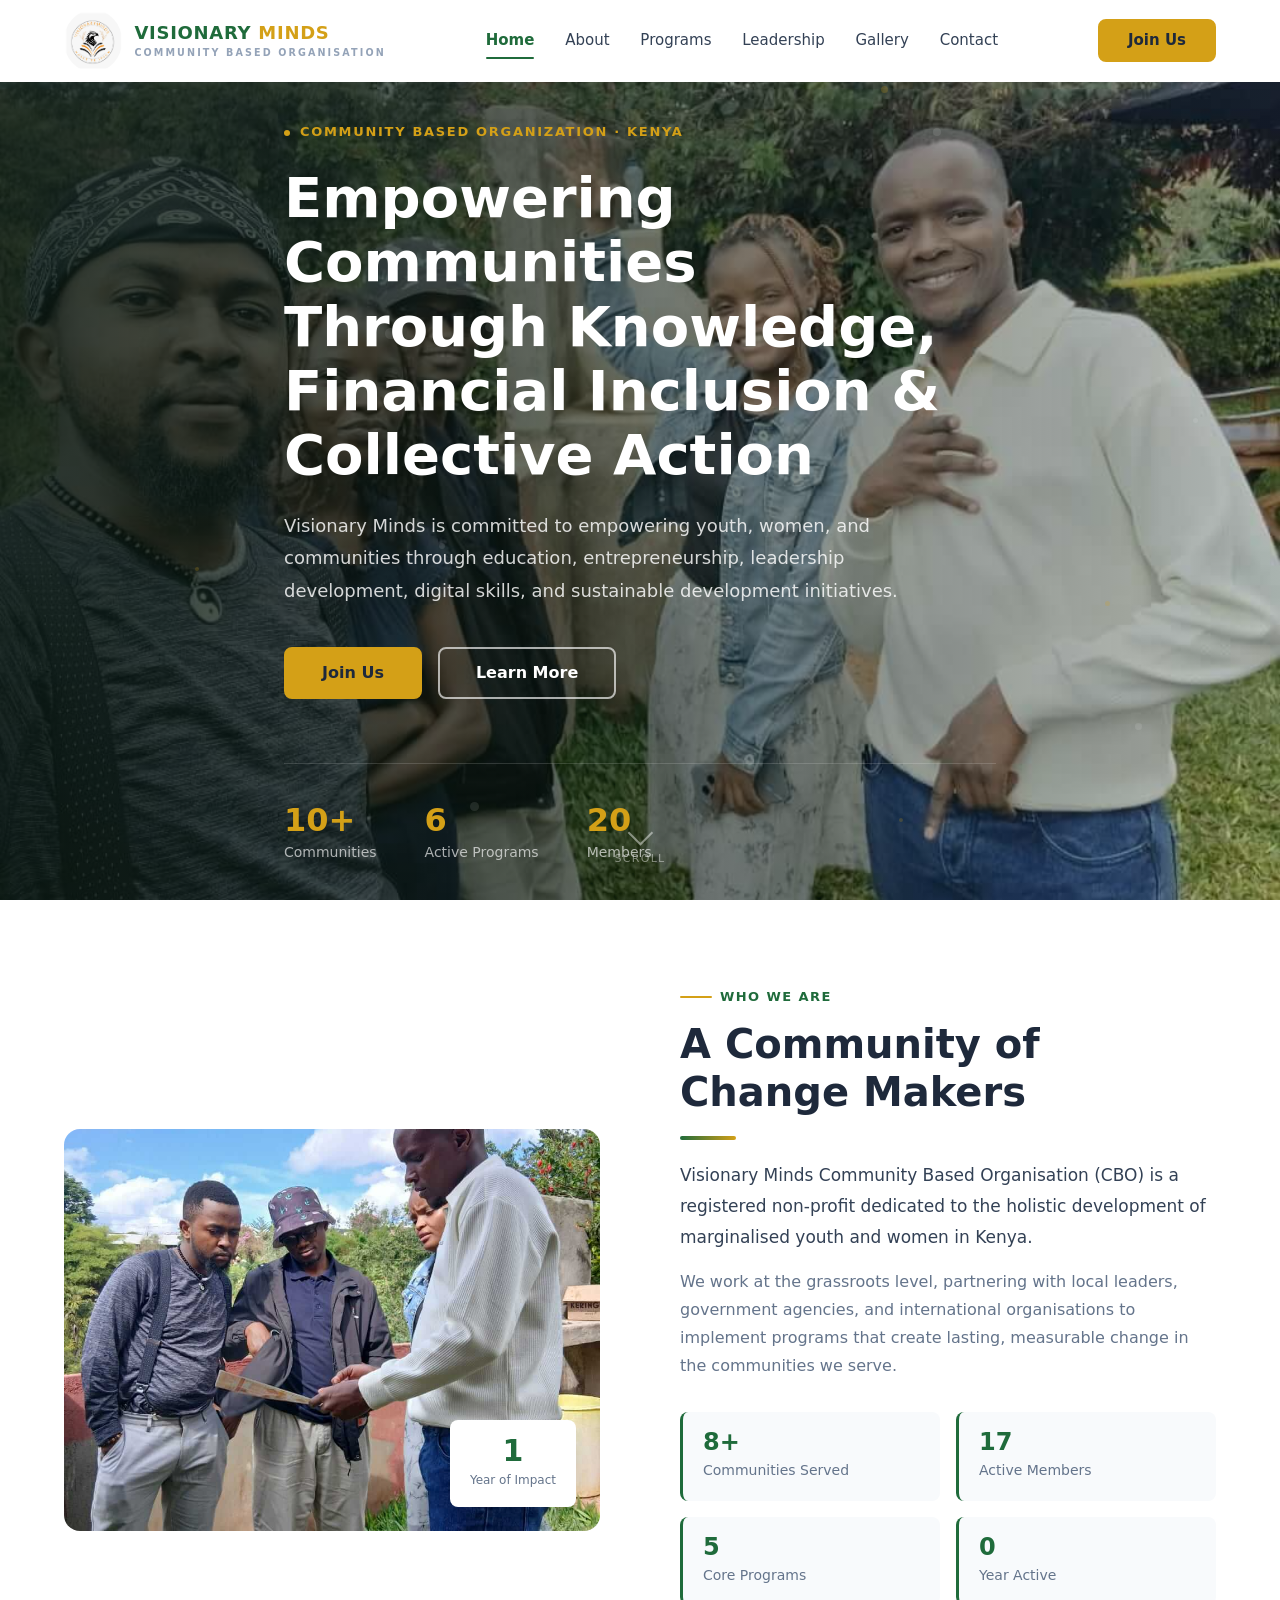
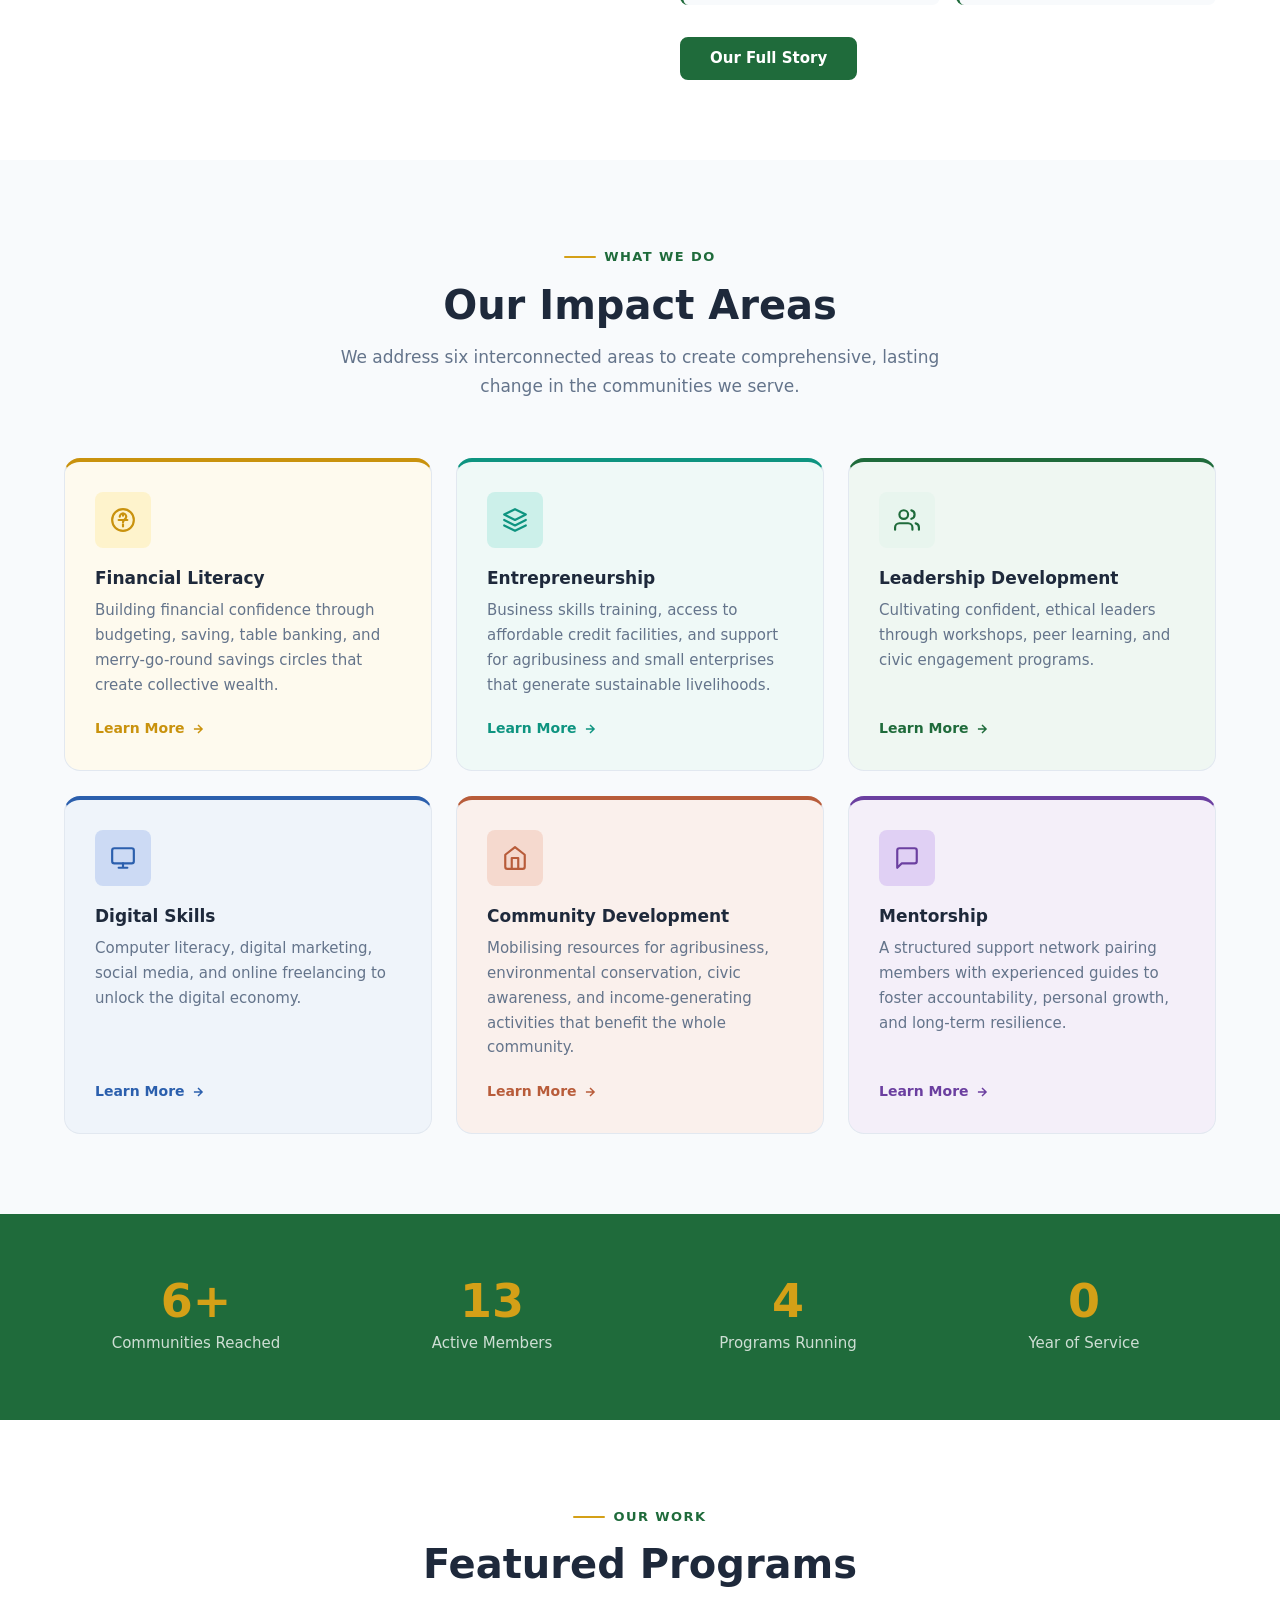
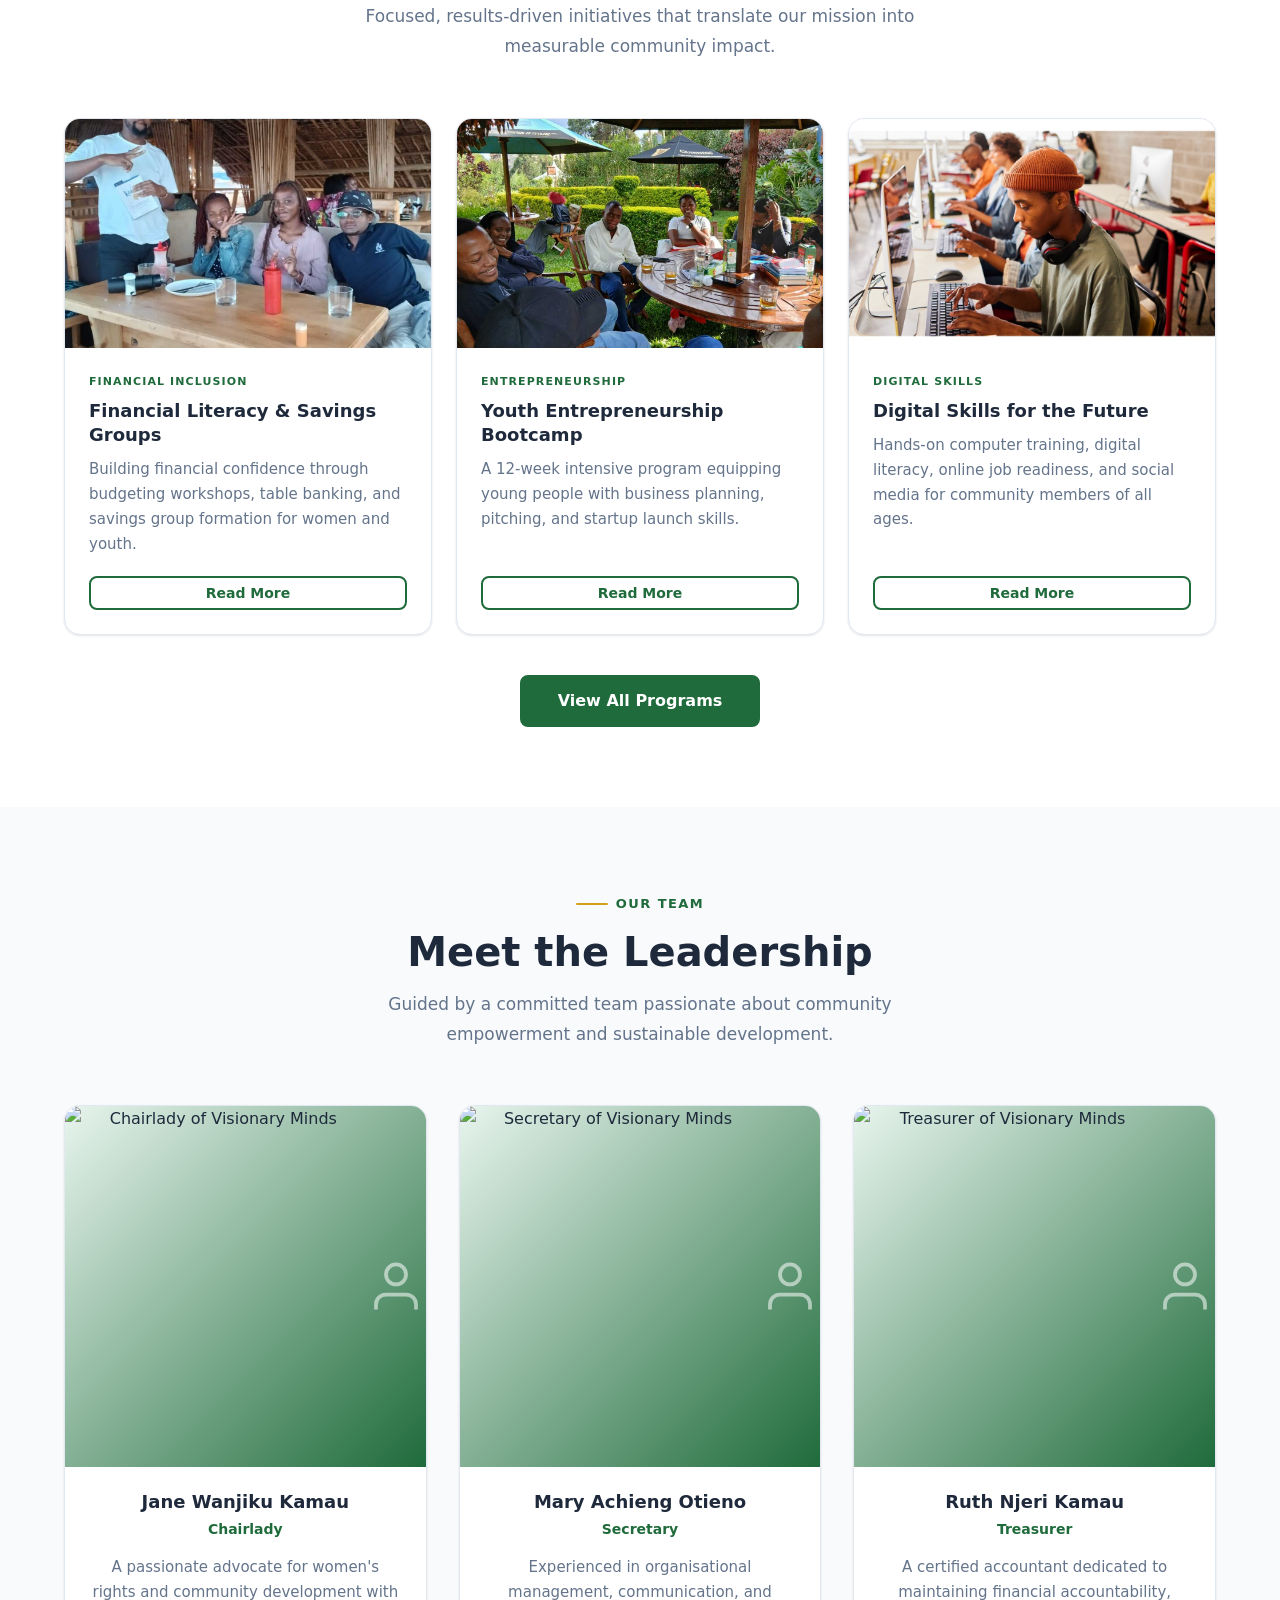
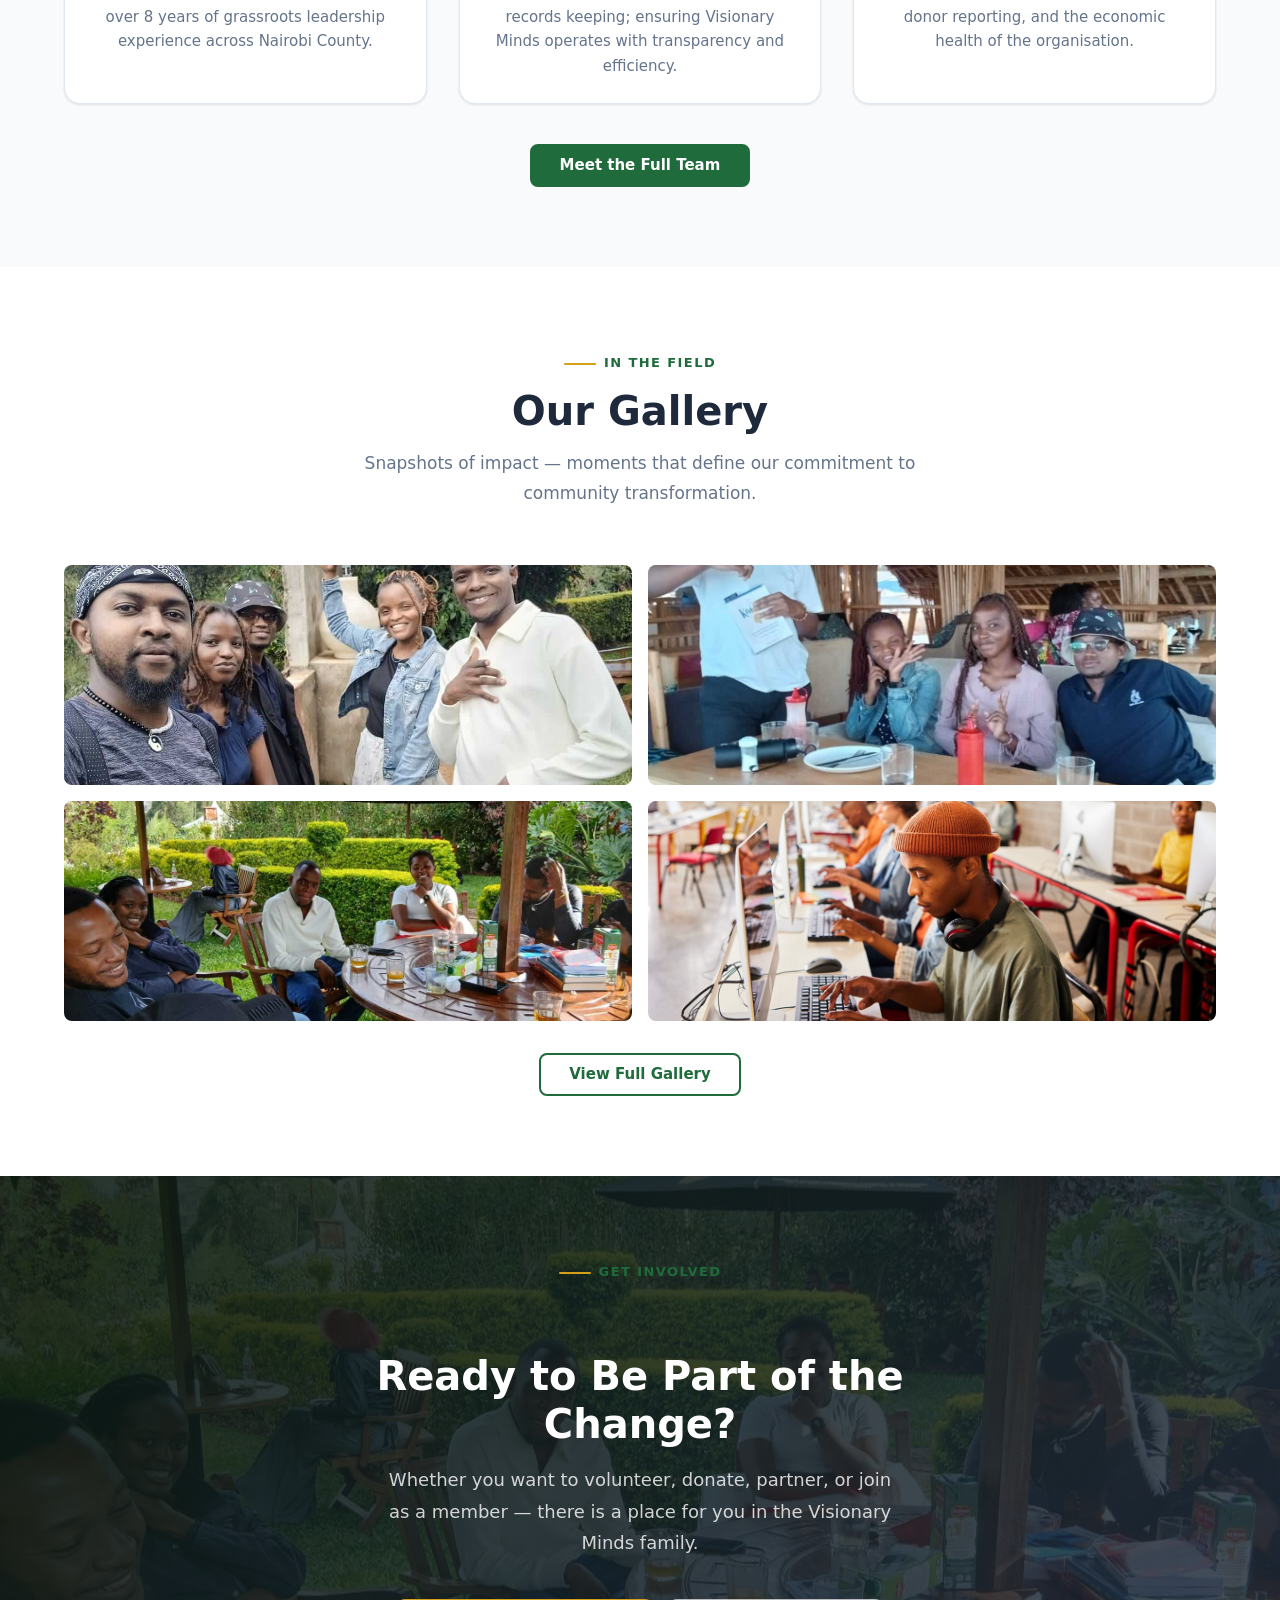
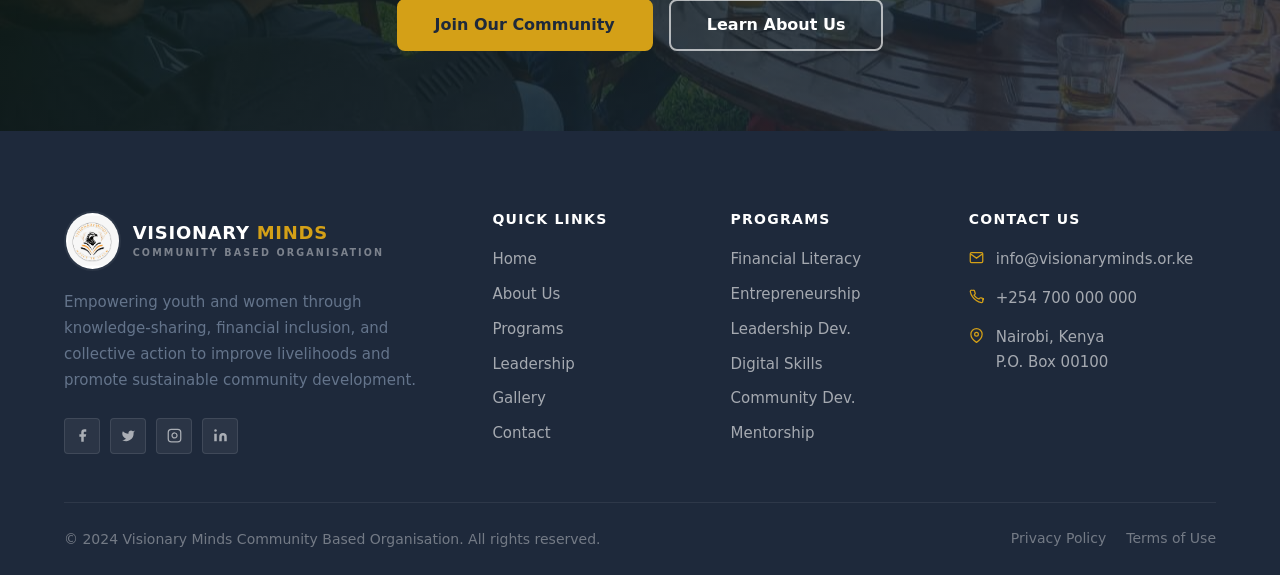
==== commit c124f985: "styling changes" ====
--- a/index.html
+++ b/index.html
@@ -12,7 +12,7 @@
   <meta property="og:title"       content="Visionary Minds CBO" />
   <meta property="og:description" content="Empowering youth and women through knowledge-sharing, financial inclusion, and collective action." />
   <meta property="og:type"        content="website" />
-  <meta property="og:image"       content="images/photo-1.jpg" />
+  <meta property="og:image"       content="images/photo-1.jpeg" />
 
   <meta name="referrer" content="strict-origin-when-cross-origin" />
   <meta http-equiv="Content-Security-Policy" content="default-src 'self'; script-src 'self'; style-src 'self' 'unsafe-inline' https://fonts.googleapis.com; font-src 'self' https://fonts.gstatic.com; img-src 'self' data: blob:; connect-src 'none'; frame-src 'none'; object-src 'none'; base-uri 'self'; form-action 'self';" />
@@ -328,7 +328,7 @@
 
       <article class="prog-card" data-fade data-delay="1">
         <div class="prog-card-img">
-          <img src="images/photo-2.jpg" alt="Financial literacy training workshop" loading="lazy" decoding="async" />
+          <img src="images/photo-2.jpeg" alt="Financial literacy training workshop" loading="lazy" decoding="async" />
         </div>
         <div class="prog-card-body">
           <p class="prog-tag">Financial Inclusion</p>
@@ -340,7 +340,7 @@
 
       <article class="prog-card" data-fade data-delay="2">
         <div class="prog-card-img">
-          <img src="images/photo-3.jpg" alt="Youth entrepreneurship bootcamp session" loading="lazy" decoding="async" />
+          <img src="images/photo-3.jpeg" alt="Youth entrepreneurship bootcamp session" loading="lazy" decoding="async" />
         </div>
         <div class="prog-card-body">
           <p class="prog-tag">Entrepreneurship</p>
@@ -352,7 +352,7 @@
 
       <article class="prog-card" data-fade data-delay="3">
         <div class="prog-card-img">
-          <img src="images/photo-4.jpg" alt="Digital skills training class" loading="lazy" decoding="async" />
+          <img src="images/photo-4.jfif" alt="Digital skills training class" loading="lazy" decoding="async" />
         </div>
         <div class="prog-card-body">
           <p class="prog-tag">Digital Skills</p>
@@ -448,19 +448,19 @@
 
     <div class="gallery-preview-grid" data-fade>
       <div class="gal-item">
-        <img src="images/photo-1.jpg" alt="Community gathering" loading="lazy" decoding="async" />
+        <img src="images/photo-1.jpeg" alt="Community gathering" loading="lazy" decoding="async" />
         <div class="gal-overlay"><p class="gal-caption">Community Gathering</p></div>
       </div>
       <div class="gal-item">
-        <img src="images/photo-2.jpg" alt="Financial literacy workshop" loading="lazy" decoding="async" />
+        <img src="images/photo-2.jpeg" alt="Financial literacy workshop" loading="lazy" decoding="async" />
         <div class="gal-overlay"><p class="gal-caption">Financial Literacy Workshop</p></div>
       </div>
       <div class="gal-item">
-        <img src="images/photo-3.jpg" alt="Youth entrepreneurship bootcamp" loading="lazy" decoding="async" />
+        <img src="images/photo-3.jpeg" alt="Youth entrepreneurship bootcamp" loading="lazy" decoding="async" />
         <div class="gal-overlay"><p class="gal-caption">Entrepreneurship Bootcamp</p></div>
       </div>
       <div class="gal-item">
-        <img src="images/photo-4.jpg" alt="Digital skills training" loading="lazy" decoding="async" />
+        <img src="images/photo-4.jfif" alt="Digital skills training" loading="lazy" decoding="async" />
         <div class="gal-overlay"><p class="gal-caption">Digital Skills Training</p></div>
       </div>
     </div>
--- a/css/style.css
+++ b/css/style.css
@@ -676,6 +676,7 @@
 .impact-card {
   background: var(--white);
   border: 1px solid var(--border);
+  border-top: 4px solid var(--border);
   border-radius: var(--r-lg);
   padding: 1.875rem;
   display: flex;
@@ -685,26 +686,80 @@
 .impact-card:hover {
   transform: translateY(-5px);
   box-shadow: var(--shadow-lg);
-  border-color: var(--green-light);
-}
+}
+
+/* ── Per-card accent colours (muted palette) ── */
+/* 1 · Financial Literacy — amber */
+.impact-card:nth-child(1) {
+  border-top-color: #C9920D;
+  background: #FEFAEE;
+}
+.impact-card:nth-child(1) .impact-icon { background: #FEF3CC; color: #C9920D; }
+.impact-card:nth-child(1):hover .impact-icon { background: #C9920D; color: var(--white); }
+.impact-card:nth-child(1) .impact-link { color: #C9920D; }
+.impact-card:nth-child(1):hover { border-color: #C9920D; }
+
+/* 2 · Entrepreneurship — teal */
+.impact-card:nth-child(2) {
+  border-top-color: #0E9480;
+  background: #EFF9F7;
+}
+.impact-card:nth-child(2) .impact-icon { background: #CCF0EA; color: #0E9480; }
+.impact-card:nth-child(2):hover .impact-icon { background: #0E9480; color: var(--white); }
+.impact-card:nth-child(2) .impact-link { color: #0E9480; }
+.impact-card:nth-child(2):hover { border-color: #0E9480; }
+
+/* 3 · Leadership — forest green (brand) */
+.impact-card:nth-child(3) {
+  border-top-color: var(--green);
+  background: #EFF7F2;
+}
+.impact-card:nth-child(3) .impact-icon { background: var(--green-light); color: var(--green); }
+.impact-card:nth-child(3):hover .impact-icon { background: var(--green); color: var(--white); }
+.impact-card:nth-child(3) .impact-link { color: var(--green); }
+.impact-card:nth-child(3):hover { border-color: var(--green); }
+
+/* 4 · Digital Skills — steel blue */
+.impact-card:nth-child(4) {
+  border-top-color: #2B5FAD;
+  background: #EFF4FA;
+}
+.impact-card:nth-child(4) .impact-icon { background: #CCDAF4; color: #2B5FAD; }
+.impact-card:nth-child(4):hover .impact-icon { background: #2B5FAD; color: var(--white); }
+.impact-card:nth-child(4) .impact-link { color: #2B5FAD; }
+.impact-card:nth-child(4):hover { border-color: #2B5FAD; }
+
+/* 5 · Community Development — terracotta */
+.impact-card:nth-child(5) {
+  border-top-color: #B85C3A;
+  background: #FAF0EC;
+}
+.impact-card:nth-child(5) .impact-icon { background: #F5D9CE; color: #B85C3A; }
+.impact-card:nth-child(5):hover .impact-icon { background: #B85C3A; color: var(--white); }
+.impact-card:nth-child(5) .impact-link { color: #B85C3A; }
+.impact-card:nth-child(5):hover { border-color: #B85C3A; }
+
+/* 6 · Mentorship — muted purple */
+.impact-card:nth-child(6) {
+  border-top-color: #6B3FA0;
+  background: #F4EFF9;
+}
+.impact-card:nth-child(6) .impact-icon { background: #E0D0F4; color: #6B3FA0; }
+.impact-card:nth-child(6):hover .impact-icon { background: #6B3FA0; color: var(--white); }
+.impact-card:nth-child(6) .impact-link { color: #6B3FA0; }
+.impact-card:nth-child(6):hover { border-color: #6B3FA0; }
 
 .impact-icon {
   width: 56px;
   height: 56px;
-  background: var(--green-light);
   border-radius: var(--r-md);
   display: flex;
   align-items: center;
   justify-content: center;
   margin-bottom: 1.25rem;
-  color: var(--green);
   transition: background var(--ease), color var(--ease);
 }
 .impact-icon svg { width: 26px; height: 26px; }
-.impact-card:hover .impact-icon {
-  background: var(--green);
-  color: var(--white);
-}
 
 .impact-card-title {
   font-size: 1.0625rem;
@@ -725,12 +780,11 @@
   gap: 0.375rem;
   font-size: 0.875rem;
   font-weight: 600;
-  color: var(--green);
   margin-top: auto;
   transition: gap var(--ease), color var(--ease);
 }
 .impact-link svg { width: 14px; height: 14px; }
-.impact-link:hover { gap: 0.625rem; color: var(--green-dark); }
+.impact-link:hover { gap: 0.625rem; opacity: 0.8; }
 
 
 /* ── 14. PROGRAM CARDS (home featured) ───────────────────── */
